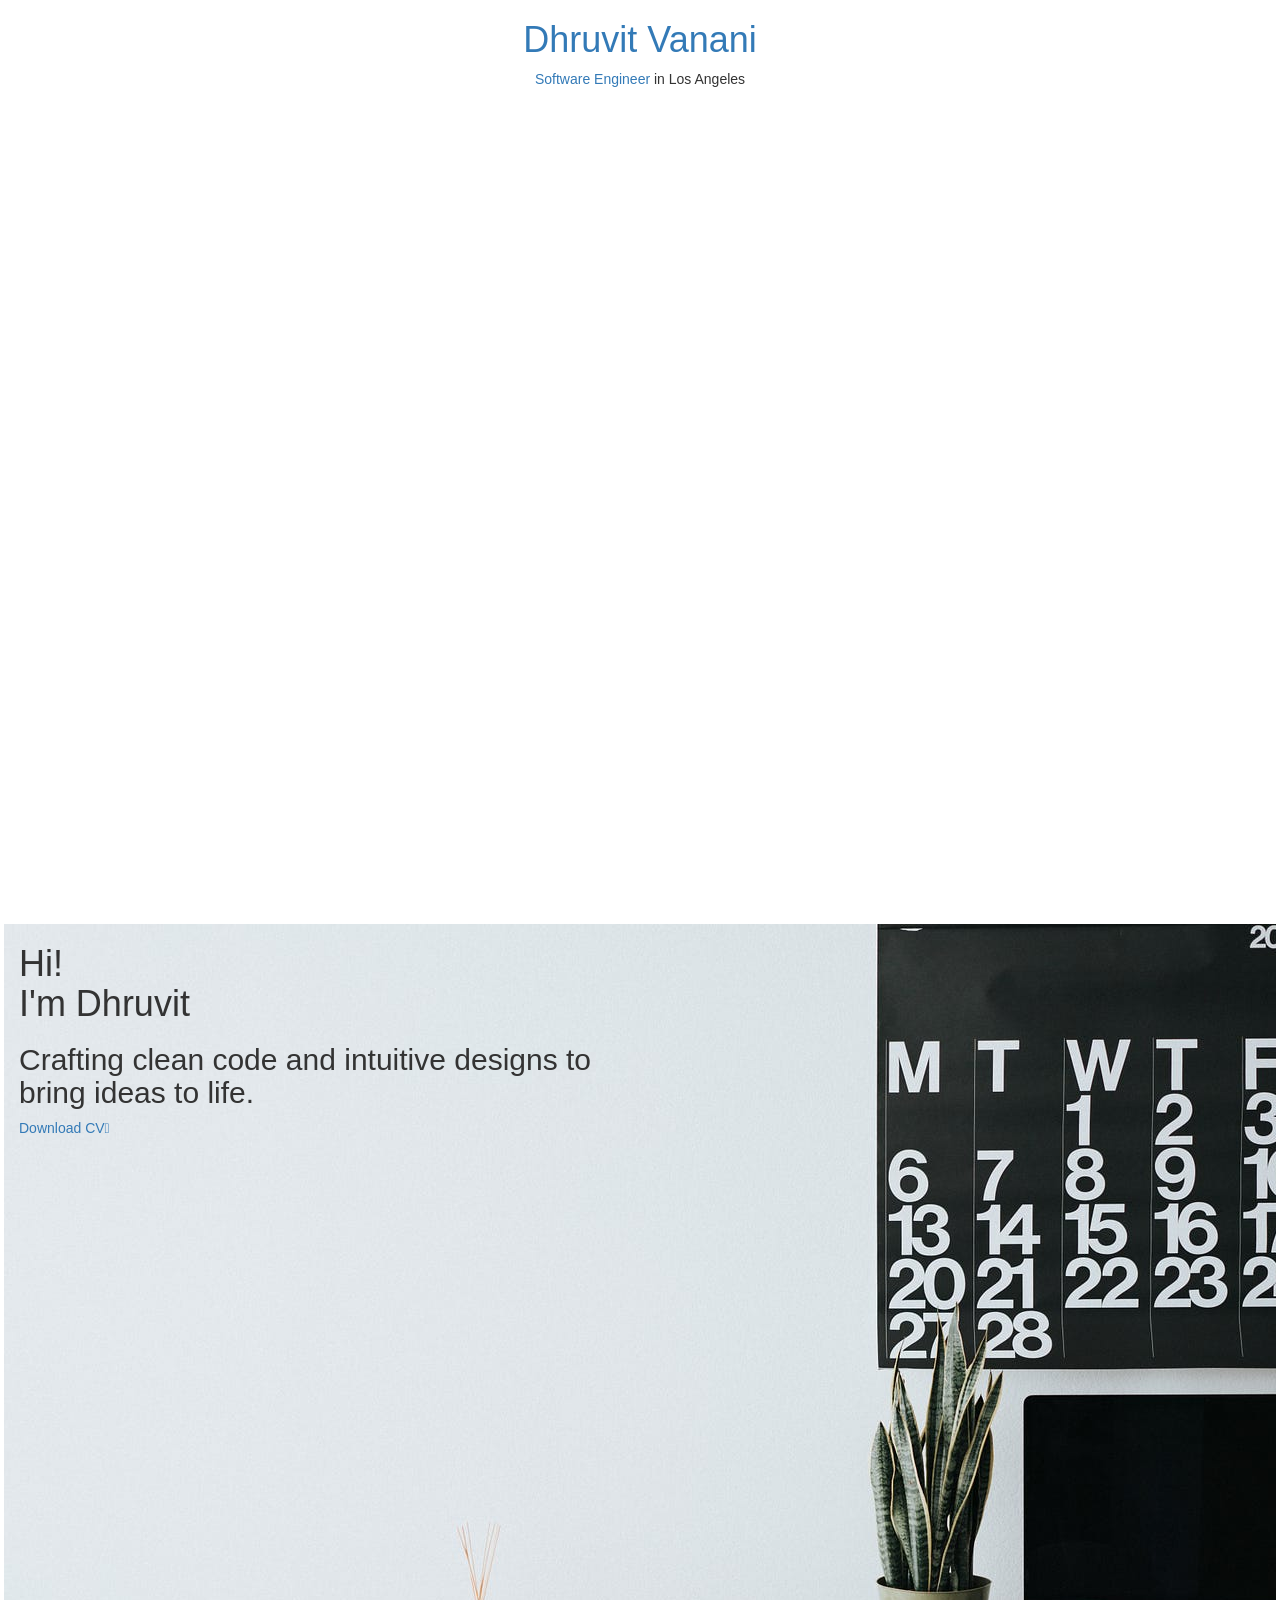
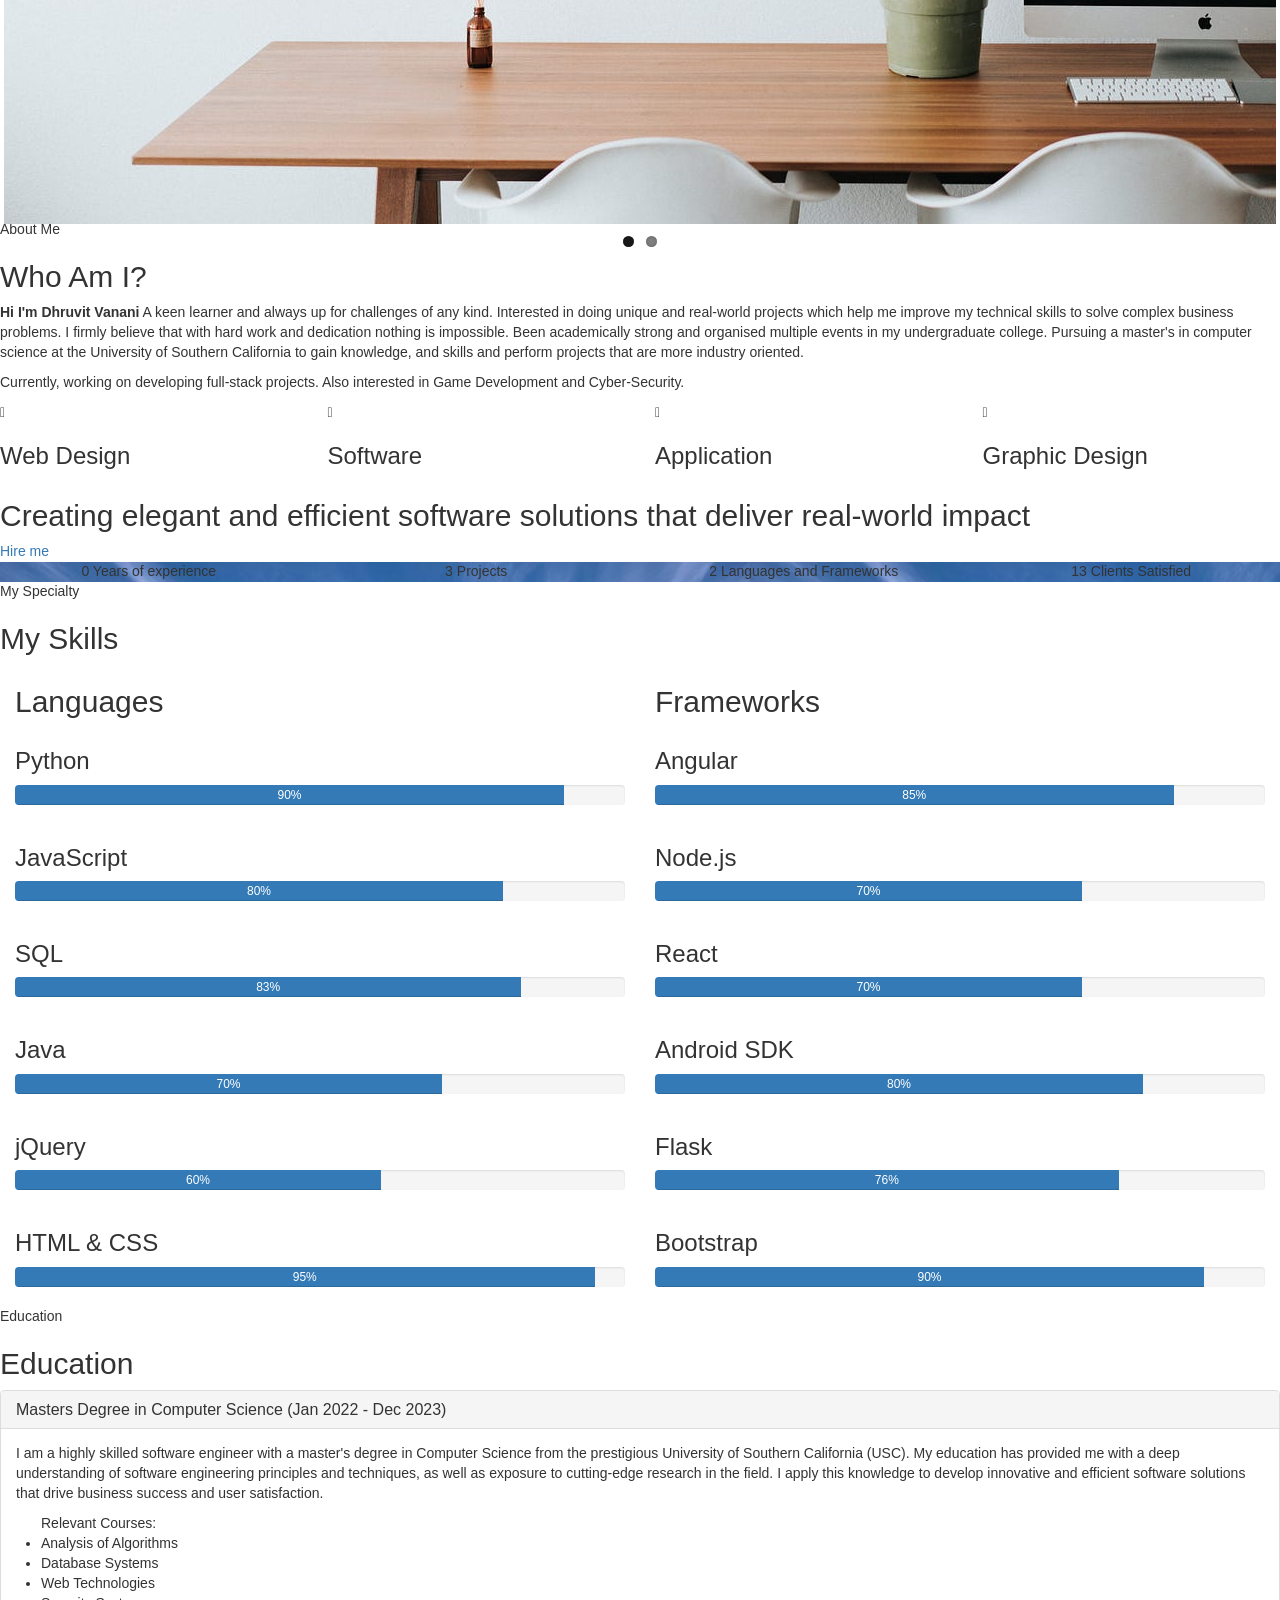
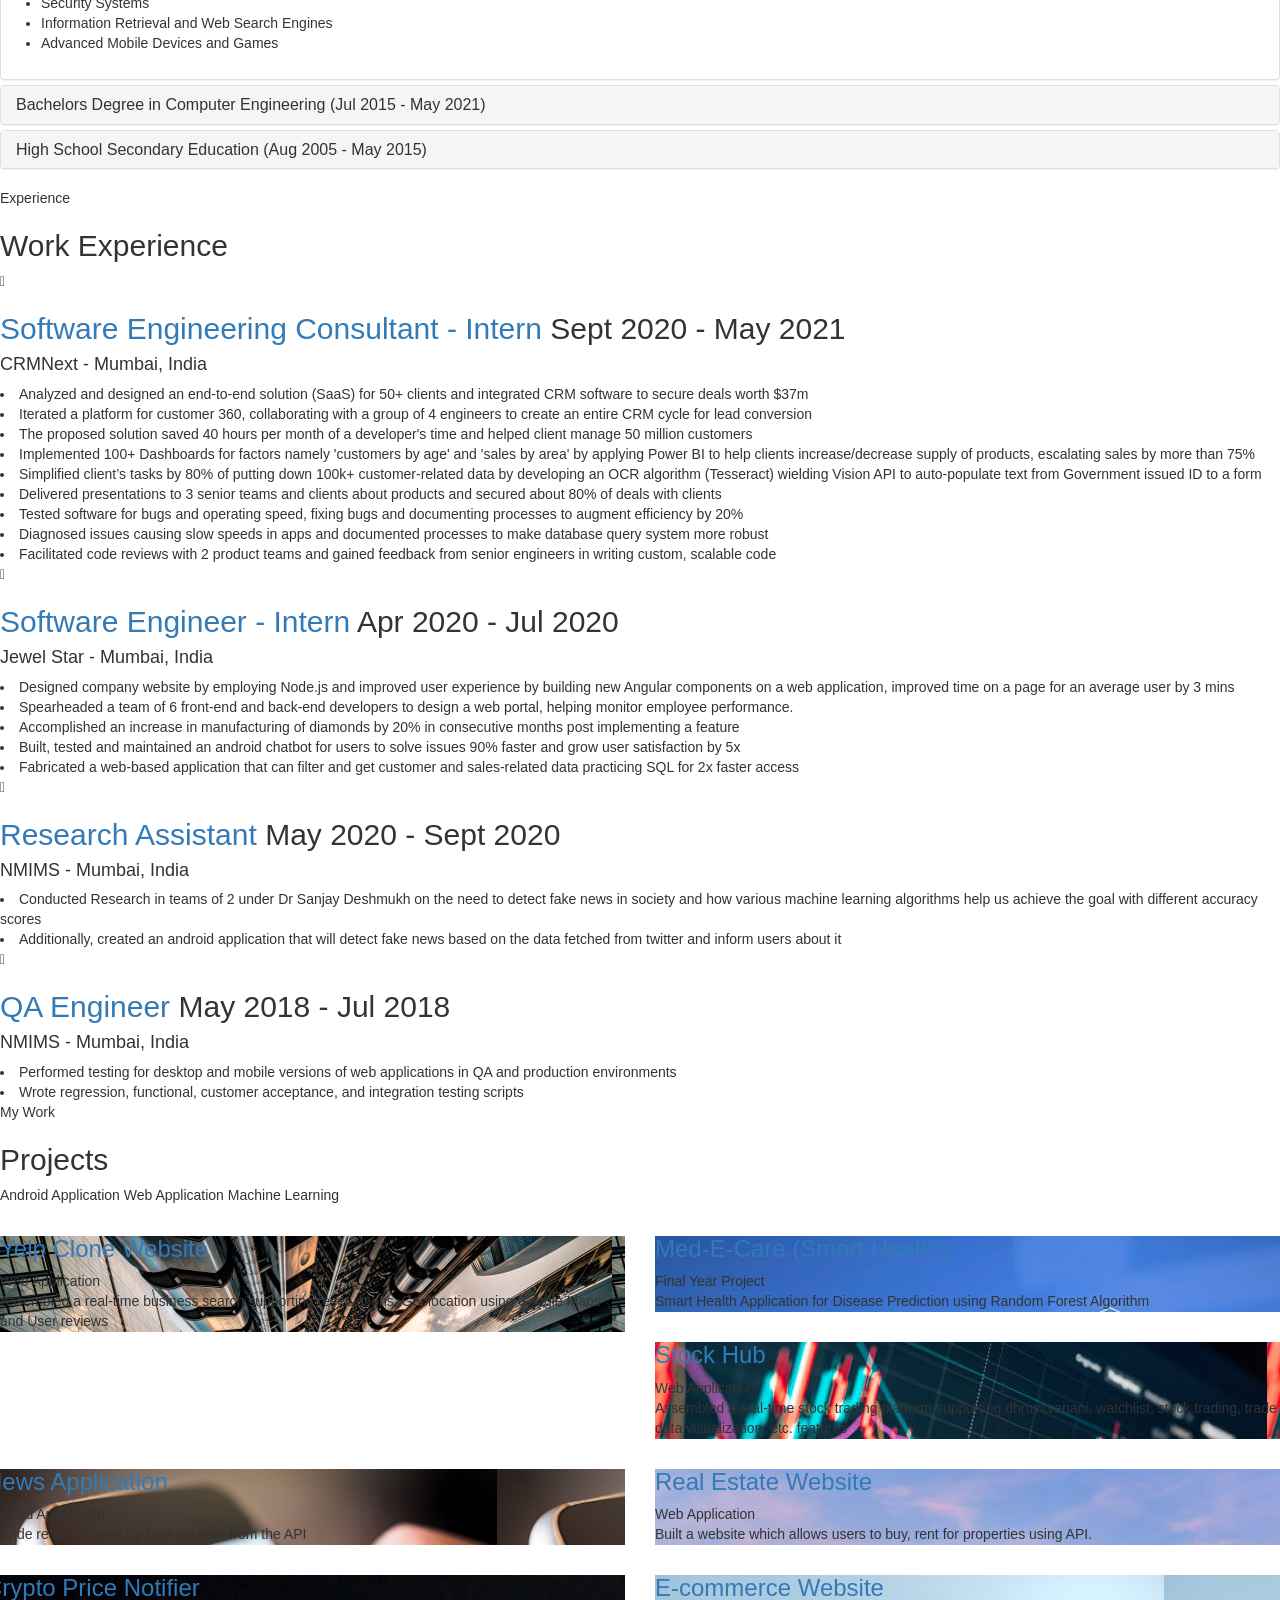
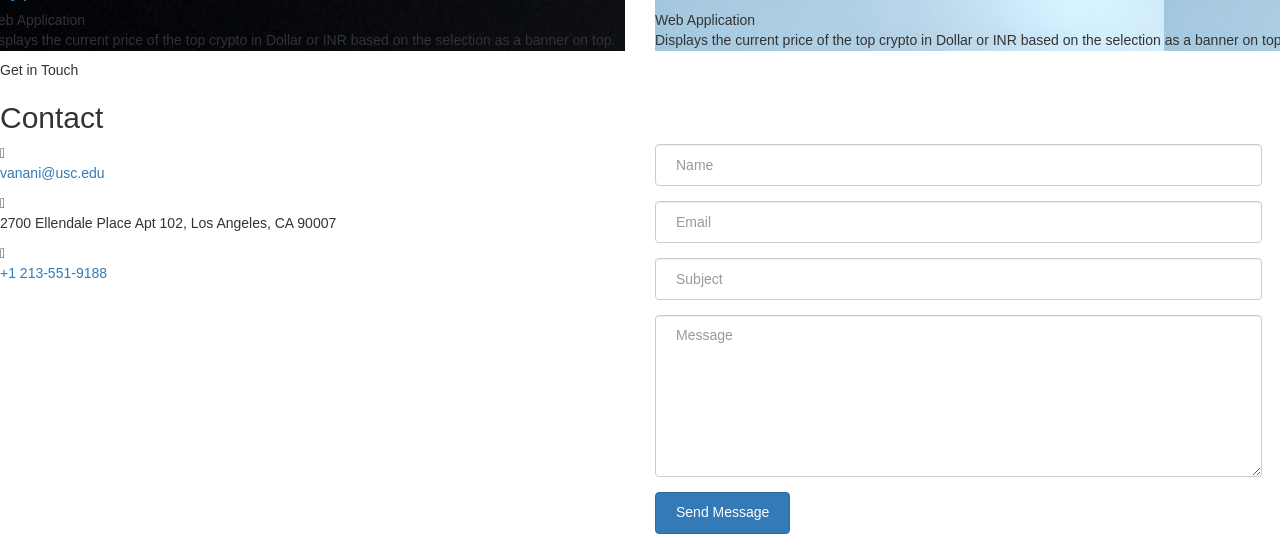
==== index.html @ b259d564 "updated index.html" ====
<!DOCTYPE HTML>
<html>
	<head>
	<meta charset="utf-8">
	<meta http-equiv="X-UA-Compatible" content="IE=edge">
	<title>Dhruvit's dhruvitvanani</title>
	<meta name="viewport" content="width=device-width, initial-scale=1">
	<meta name="description" content="" />
	<meta name="keywords" content="" />
	<meta name="author" content="" />

  <!-- Facebook and Twitter integration -->
	<meta property="og:title" content=""/>
	<meta property="og:image" content=""/>
	<meta property="og:url" content=""/>
	<meta property="og:site_name" content=""/>
	<meta property="og:description" content=""/>
	<meta name="twitter:title" content="" />
	<meta name="twitter:image" content="" />
	<meta name="twitter:url" content="" />
	<meta name="twitter:card" content="" />

	<!-- Place favicon.ico and apple-touch-icon.png in the root directory -->
	<link rel="shortcut icon" href="favicon.ico">

	<link href="https://fonts.googleapis.com/css?family=Quicksand:300,400,500,700" rel="stylesheet">
	<link href="https://fonts.googleapis.com/css?family=Playfair+Display:400,400i,700" rel="stylesheet">
	
	<!-- Animate.css -->
	<link rel="stylesheet" href="css/animate.css">
	<!-- Icomoon Icon Fonts-->
	<link rel="stylesheet" href="css/icomoon.css">
	<!-- Bootstrap  -->
	<link rel="stylesheet" href="css/bootstrap.css">
	<!-- Flexslider  -->
	<link rel="stylesheet" href="css/flexslider.css">
	<!-- Flaticons  -->
	<link rel="stylesheet" href="fonts/flaticon/font/flaticon.css">
	<!-- Owl Carousel -->
	<link rel="stylesheet" href="css/owl.carousel.min.css">
	<link rel="stylesheet" href="css/owl.theme.default.min.css">
	<!-- Theme style  -->
	<link rel="stylesheet" href="css/style.css">

	<!-- Modernizr JS -->
	<script src="js/modernizr-2.6.2.min.js"></script>
	<!-- FOR IE9 below -->
	<!--[if lt IE 9]>
	<script src="js/respond.min.js"></script>
	<![endif]-->

	</head>
	<body>
	<div id="colorlib-page">
		<div class="container-wrap">
		<a href="#" class="js-colorlib-nav-toggle colorlib-nav-toggle" data-toggle="collapse" data-target="#navbar" aria-expanded="false" aria-controls="navbar"><i></i></a>
		<aside id="colorlib-aside" role="complementary" class="border js-fullheight">
			<div class="text-center">
				<div class="author-img" style="background-image: url(images/Myphoto.png);"></div>
				<h1 id="colorlib-logo"><a href="index.html">Dhruvit Vanani</a></h1>
				<span class="position"><a href="https://www.linkedin.com/in/dhruvitvanani/" target="_blank">Software Engineer</a> in Los Angeles</span>
			</div>
			<nav id="colorlib-main-menu" role="navigation" class="navbar">
				<div id="navbar" class="collapse">
					<ul>
						<li class="active"><a href="#" data-nav-section="home">Home</a></li>
						<li><a href="#" data-nav-section="about">About</a></li>
						<li><a href="#" data-nav-section="skills">Skills</a></li>
						<li><a href="#" data-nav-section="education">Education</a></li>
						<li><a href="#" data-nav-section="experience">Experience</a></li>
						<li><a href="#" data-nav-section="work">Projects</a></li>
						<li><a href="#" data-nav-section="contact">Contact</a></li>
					</ul>
				</div>
			</nav>

		</aside>

		<div id="colorlib-main">
			<section id="colorlib-hero" class="js-fullheight" data-section="home">
				<div class="flexslider js-fullheight">
					<ul class="slides">
				   	<li style="background-image: url(./images/1.jpeg);">
				   		<div class="overlay"></div>
				   		<div class="container-fluid">
				   			<div class="row">
					   			<div class="col-md-6 col-md-offset-3 col-md-pull-3 col-sm-12 col-xs-12 js-fullheight slider-text">
					   				<div class="slider-text-inner js-fullheight">
					   					<div class="desc">
						   					<h1>Hi! <br>I'm Dhruvit</h1>
						   					<h2>Crafting clean code and intuitive designs to bring ideas to life.</h2>
												<p><a href="https://drive.google.com/file/d/1_4N4VpgWOWeT-nCImn5RVVaJ_wa892ek/view?usp=share_link" target="_blank">Download CV<i class="icon-download4"></i></a></p>
											</div>
					   				</div>
					   			</div>
					   		</div>
				   		</div>
				   	</li>
				   	<li style="background-image: url(./images/1.jpeg);">
				   		<div class="overlay"></div>
				   		<div class="container-fluid">
				   			<div class="row">
					   			<div class="col-md-6 col-md-offset-3 col-md-pull-3 col-sm-12 col-xs-12 js-fullheight slider-text">
					   				<div class="slider-text-inner">
					   					<div class="desc">
						   					<h1>I am <br>a Software Engineer</h1>
												<h2>Let's connect on LinkedIn to explore opportunities to collaborate and innovate together.</h2>
												<p><a href = "https://www.linkedin.com/in/dhruvitvanani/" target="_blank">Linkedin<i class="icon-briefcase3"></i></a></p>
											</div>
					   				</div>
					   			</div>
					   		</div>
				   		</div>
				   	</li>
				  	</ul>
			  	</div>
			</section>

			<section class="colorlib-about" data-section="about">
				<div class="colorlib-narrow-content">
					<div class="row">
						<div class="col-md-12">
							<div class="row row-bottom-padded-sm animate-box" data-animate-effect="fadeInLeft">
								<div class="col-md-12">
									<div class="about-desc">
										<span class="heading-meta">About Me</span>
										<h2 class="colorlib-heading">Who Am I?</h2>
										<p><strong>Hi I'm Dhruvit Vanani</strong> A keen learner and always up for challenges of any kind. Interested in doing unique and real-world projects which help me improve my technical skills to solve complex business problems. I firmly believe that with hard work and dedication nothing is impossible. Been academically strong and organised multiple events in my undergraduate college. Pursuing a master's in computer science at the University of Southern California to gain knowledge, and skills and perform projects that are more industry oriented.</p>
											
										<p>Currently, working on developing full-stack projects. Also interested in Game Development and Cyber-Security.</p>
									</div>
								</div>
							</div>
							<div class="row">
								<div class="col-md-3 animate-box" data-animate-effect="fadeInRight">
									<div class="services color-2">
										<span class="icon2"><i class="icon-globe-outline"></i></span>
										<h3>Web Design</h3>
									</div>
								</div>
								<div class="col-md-3 animate-box" data-animate-effect="fadeInTop">
									<div class="services color-3">
										<span class="icon2"><i class="icon-data"></i></span>
										<h3>Software</h3>
									</div>
								</div>
								<div class="col-md-3 animate-box" data-animate-effect="fadeInBottom">
									<div class="services color-4">
										<span class="icon2"><i class="icon-phone3"></i></span>
										<h3>Application</h3>
									</div>
								</div>
								<div class="col-md-3 animate-box" data-animate-effect="fadeInLeft">
									<div class="services color-1">
										<span class="icon2"><i class="icon-bulb"></i></span>
										<h3>Graphic Design</h3>
									</div>
								</div>
							</div>
							<div class="row">
								<div class="col-md-12 animate-box" data-animate-effect="fadeInLeft">
									<div class="hire">
										<h2>Creating elegant and efficient software solutions that deliver real-world impact</h2>
										<a href="#" class="btn-hire">Hire me</a>
									</div>
								</div>
							</div>
						</div>
					</div>
				</div>
			</section>

			
			<div id="colorlib-counter" class="colorlib-counters" style="background-image: url(images/tech.jpeg);" data-stellar-background-ratio="0.5">
				<div class="overlay"></div>
				<div class="colorlib-narrow-content">
					<div class="row">
					</div>
					<div class="row">
						<div class="col-md-3 text-center animate-box">
							<span class="colorlib-counter js-counter" data-from="0" data-to="1" data-speed="5000" data-refresh-interval="50"></span>
							<span class="colorlib-counter-label">Years of experience</span>
						</div>
						<div class="col-md-3 text-center animate-box">
							<span class="colorlib-counter js-counter" data-from="0" data-to="20" data-speed="5000" data-refresh-interval="50"></span>
							<span class="colorlib-counter-label">Projects</span>
						</div>
						<div class="col-md-3 text-center animate-box">
							<span class="colorlib-counter js-counter" data-from="0" data-to="15" data-speed="5000" data-refresh-interval="50"></span>
							<span class="colorlib-counter-label">Languages and Frameworks</span>
						</div>
						<div class="col-md-3 text-center animate-box">
							<span class="colorlib-counter js-counter" data-from="0" data-to="93" data-speed="5000" data-refresh-interval="50"></span>
							<span class="colorlib-counter-label">Clients Satisfied</span>
						</div>
					</div>
				</div>
			</div>

			<section class="colorlib-skills" data-section="skills">
				<div class="colorlib-narrow-content">
					<div class="row">
						<div class="col-md-6 col-md-offset-3 col-md-pull-3 animate-box" data-animate-effect="fadeInLeft">
							<span class="heading-meta">My Specialty</span>
							<h2 class="colorlib-heading animate-box">My Skills</h2>
						</div>
					</div>
					<div class="col">
						<div class="col-md-6 animate-box" data-animate-effect="fadeInLeft">
							<h2>Languages</h2>
						</div>
						<div class="col-md-6 animate-box" data-animate-effect="fadeInLeft">
							<h2>Frameworks</h2>
						</div>
						<div class="col-md-6 animate-box" data-animate-effect="fadeInLeft">
							<div class="progress-wrap">
								<h3>Python</h3>
								<div class="progress">
								 	<div class="progress-bar color-1" role="progressbar" aria-valuenow="75"
								  	aria-valuemin="0" aria-valuemax="100" style="width:90%">
								    <span>90%</span>
								  	</div>
								</div>
							</div>
						</div>
						<div class="col-md-6 animate-box" data-animate-effect="fadeInRight">
							<div class="progress-wrap">
								<h3>Angular</h3>
								<div class="progress">
								 	<div class="progress-bar color-2" role="progressbar" aria-valuenow="60"
								  	aria-valuemin="0" aria-valuemax="100" style="width:85%">
								    <span>85%</span>
								  	</div>
								</div>
							</div>
						</div>
						<div class="col-md-6 animate-box" data-animate-effect="fadeInLeft">
							<div class="progress-wrap">
								<h3>JavaScript</h3>
								<div class="progress">
								 	<div class="progress-bar color-3" role="progressbar" aria-valuenow="85"
								  	aria-valuemin="0" aria-valuemax="100" style="width:80%">
								    <span>80%</span>
								  	</div>
								</div>
							</div>
						</div>
						<div class="col-md-6 animate-box" data-animate-effect="fadeInRight">
							<div class="progress-wrap">
								<h3>Node.js</h3>
								<div class="progress">
								 	<div class="progress-bar color-4" role="progressbar" aria-valuenow="90"
								  	aria-valuemin="0" aria-valuemax="100" style="width:70%">
								    <span>70%</span>
								  	</div>
								</div>
							</div>
						</div>
						<div class="col-md-6 animate-box" data-animate-effect="fadeInLeft">
							<div class="progress-wrap">
								<h3>SQL</h3>
								<div class="progress">
								 	<div class="progress-bar color-5" role="progressbar" aria-valuenow="70"
								  	aria-valuemin="0" aria-valuemax="100" style="width:83%">
								    <span>83%</span>
								  	</div>
								</div>
							</div>
						</div>
						<div class="col-md-6 animate-box" data-animate-effect="fadeInRight">
							<div class="progress-wrap">
								<h3>React</h3>
								<div class="progress">
								 	<div class="progress-bar color-6" role="progressbar" aria-valuenow="80"
								  	aria-valuemin="0" aria-valuemax="100" style="width:70%">
								    <span>70%</span>
								  	</div>
								</div>
							</div>
						</div>


						<div class="col-md-6 animate-box" data-animate-effect="fadeInRight">
							<div class="progress-wrap">
								<h3>Java</h3>
								<div class="progress">
								 	<div class="progress-bar color-1" role="progressbar" aria-valuenow="80"
								  	aria-valuemin="0" aria-valuemax="100" style="width:70%">
								    <span>70%</span>
								  	</div>
								</div>
							</div>
						</div>

						<div class="col-md-6 animate-box" data-animate-effect="fadeInRight">
							<div class="progress-wrap">
								<h3>Android SDK</h3>
								<div class="progress">
								 	<div class="progress-bar color-2" role="progressbar" aria-valuenow="80"
								  	aria-valuemin="0" aria-valuemax="100" style="width:80%">
								    <span>80%</span>
								  	</div>
								</div>
							</div>
						</div>

						<div class="col-md-6 animate-box" data-animate-effect="fadeInRight">
							<div class="progress-wrap">
								<h3>jQuery</h3>
								<div class="progress">
								 	<div class="progress-bar color-3" role="progressbar" aria-valuenow="80"
								  	aria-valuemin="0" aria-valuemax="100" style="width:60%">
								    <span>60%</span>
								  	</div>
								</div>
							</div>
						</div>

						<div class="col-md-6 animate-box" data-animate-effect="fadeInRight">
							<div class="progress-wrap">
								<h3>Flask</h3>
								<div class="progress">
								 	<div class="progress-bar color-4" role="progressbar" aria-valuenow="80"
								  	aria-valuemin="0" aria-valuemax="100" style="width:76%">
								    <span>76%</span>
								  	</div>
								</div>
							</div>
						</div>

						<div class="col-md-6 animate-box" data-animate-effect="fadeInRight">
							<div class="progress-wrap">
								<h3>HTML & CSS</h3>
								<div class="progress">
								 	<div class="progress-bar color-5" role="progressbar" aria-valuenow="80"
								  	aria-valuemin="0" aria-valuemax="100" style="width:95%">
								    <span>95%</span>
								  	</div>
								</div>
							</div>
						</div>

						<div class="col-md-6 animate-box" data-animate-effect="fadeInRight">
							<div class="progress-wrap">
								<h3>Bootstrap</h3>
								<div class="progress">
								 	<div class="progress-bar color-6" role="progressbar" aria-valuenow="80"
								  	aria-valuemin="0" aria-valuemax="100" style="width:90%">
								    <span>90%</span>
								  	</div>
								</div>
							</div>
						</div>
					</div>
				</div>
			</section>

			<section class="colorlib-education" data-section="education">
				<div class="colorlib-narrow-content">
					<div class="row">
						<div class="col-md-6 col-md-offset-3 col-md-pull-3 animate-box" data-animate-effect="fadeInLeft">
							<span class="heading-meta">Education</span>
							<h2 class="colorlib-heading animate-box">Education</h2>
						</div>
					</div>
					<div class="row">
						<div class="col-md-12 animate-box" data-animate-effect="fadeInLeft">
							<div class="fancy-collapse-panel">
								<div class="panel-group" id="accordion" role="tablist" aria-multiselectable="true">
									<div class="panel panel-default">
									    <div class="panel-heading" role="tab" id="headingOne">
									        <h4 class="panel-title">
									            <a data-toggle="collapse" data-parent="#accordion" href="#collapseOne" aria-expanded="true" aria-controls="collapseOne">Masters Degree in Computer Science (Jan 2022 - Dec 2023)
									            </a>
									        </h4>
									    </div>
									    <div id="collapseOne" class="panel-collapse collapse in" role="tabpanel" aria-labelledby="headingOne">
									         <div class="panel-body">
									            <div class="row">
										      		<div class="col-md-12">
										      			<p>I am a highly skilled software engineer with a master's degree in Computer Science from the prestigious University of Southern California (USC). My education has provided me with a deep understanding of software engineering principles and techniques, as well as exposure to cutting-edge research in the field. I apply this knowledge to develop innovative and efficient software solutions that drive business success and user satisfaction.</p>
										      		</div>

													  <ul> Relevant Courses:
														<li>Analysis of Algorithms</li>
														<li>Database Systems</li>
														<li>Web Technologies</li>
														<li>Security Systems</li>
														<li>Information Retrieval and Web Search Engines</li>
														<li>Advanced Mobile Devices and Games</li>
													</ul>
										      	</div>
									         </div>
									    </div>
									</div>
									<div class="panel panel-default">
									    <div class="panel-heading" role="tab" id="headingTwo">
									        <h4 class="panel-title">
									            <a class="collapsed" data-toggle="collapse" data-parent="#accordion" href="#collapseTwo" aria-expanded="false" aria-controls="collapseTwo">Bachelors Degree in Computer Engineering (Jul 2015 - May 2021)
									            </a>
									        </h4>
									    </div>
									    <div id="collapseTwo" class="panel-collapse collapse" role="tabpanel" aria-labelledby="headingTwo">
									        <div class="panel-body">
									            <p>I hold a bachelor's degree in Computer Science from Narsee Monjee Institute of Management Studies (NMIMS), one of the top universities in India for computer science education. </p>
													<ul> Relevant Courses:
														<li>Data Structures</li>
														<li>Software Engineering</li>
														<li>Machine Learning</li>
														<li>Artificial Intelligence</li>
													</ul>
									        </div>
									    </div>
									</div>
									

									<div class="panel panel-default">
									    <div class="panel-heading" role="tab" id="headingFive">
									        <h4 class="panel-title">
									            <a class="collapsed" data-toggle="collapse" data-parent="#accordion" href="#collapseFive" aria-expanded="false" aria-controls="collapseFive">High School Secondary Education (Aug 2005 - May 2015)
									            </a>
									        </h4>
									    </div>
									    <div id="collapseFive" class="panel-collapse collapse" role="tabpanel" aria-labelledby="headingFive">
									        <div class="panel-body">
									            <p>I attended Utpal Shanghvi School, a leading educational institution in Mumbai, for my high school education. During this time, I developed a strong foundation in mathematics and science, which helped prepare me for my future studies in computer science. I also participated in various extracurricular activities such as coding competitions, robotics clubs, and community service initiatives, which helped develop my critical thinking and problem-solving skills. This well-rounded education has been instrumental in shaping me into the software engineer I am today.</p>	
									        </div>
									    </div>
									</div>
								</div>
							</div>
						</div>
					</div>
				</div>
			</section>

			<section class="colorlib-experience" data-section="experience">
				<div class="colorlib-narrow-content">
					<div class="row">
						<div class="col-md-6 col-md-offset-3 col-md-pull-3 animate-box" data-animate-effect="fadeInLeft">
							<span class="heading-meta">Experience</span>
							<h2 class="colorlib-heading animate-box">Work Experience</h2>
						</div>
					</div>
					<div class="row">
						<div class="col-md-12">
				         <div class="timeline-centered">
					         <article class="timeline-entry animate-box" data-animate-effect="fadeInLeft">
					            <div class="timeline-entry-inner">

					               <div class="timeline-icon color-1">
					                  <i class="icon-pen2"></i>
					               </div>

					               <div class="timeline-label">
					                  <h2><a href="#">Software Engineering Consultant - Intern</a> <span>Sept 2020 - May 2021</span></h2>
									  <h4>CRMNext - Mumbai, India</h4>
									  
										<li>Analyzed and designed an end-to-end solution (SaaS) for 50+ clients and integrated CRM software to secure deals worth $37m</li>
										<li>Iterated a platform for customer 360, collaborating with a group of 4 engineers to create an entire CRM cycle for lead conversion</li>
										<li>The proposed solution saved 40 hours per month of a developer's time and helped client manage 50 million customers</li>
										<li>Implemented 100+ Dashboards for factors namely 'customers by age' and 'sales by area' by applying Power BI to help clients
											increase/decrease supply of products, escalating sales by more than 75%</li>
										<li>Simplified client’s tasks by 80% of putting down 100k+ customer-related data by developing an OCR algorithm (Tesseract)
											wielding Vision API to auto-populate text from Government issued ID to a form</li>
										<li>Delivered presentations to 3 senior teams and clients about products and secured about 80% of deals with clients</li>
										<li>Tested software for bugs and operating speed, fixing bugs and documenting processes to augment efficiency by 20%</li>
										<li>Diagnosed issues causing slow speeds in apps and documented processes to make database query system more robust</li>
										<li>Facilitated code reviews with 2 product teams and gained feedback from senior engineers in writing custom, scalable code</li>

									
					               </div>
					            </div>
					         </article>


					         <article class="timeline-entry animate-box" data-animate-effect="fadeInRight">
					            <div class="timeline-entry-inner">
					               <div class="timeline-icon color-2">
					                  <i class="icon-pen2"></i>
					               </div>
					               <div class="timeline-label">
					               	<h2><a href="#">Software Engineer - Intern</a> <span>Apr 2020 - Jul 2020</span></h2>
									   <h4>Jewel Star - Mumbai, India</h4>

									   <li>Designed company website by employing Node.js and improved user experience by building new Angular components on a web
										application, improved time on a page for an average user by 3 mins</li>
									   <li>Spearheaded a team of 6 front-end and back-end developers to design a web portal, helping monitor employee performance.</li>
									   <li>Accomplished an increase in manufacturing of diamonds by 20% in consecutive months post implementing a feature</li>
									   <li>Built, tested and maintained an android chatbot for users to solve issues 90% faster and grow user satisfaction by 5x</li>
									   <li>Fabricated a web-based application that can filter and get customer and sales-related data practicing SQL for 2x faster access</li>
					               </div>
					            </div>
					         </article>

					         <article class="timeline-entry animate-box" data-animate-effect="fadeInLeft">
					            <div class="timeline-entry-inner">
					               <div class="timeline-icon color-3">
					                  <i class="icon-pen2"></i>
					               </div>
					               <div class="timeline-label">
					               	<h2><a href="#">Research Assistant</a> <span>May 2020 - Sept 2020</span></h2>
									<h4>NMIMS - Mumbai, India</h4>

									<li>Conducted Research in teams of 2 under Dr Sanjay Deshmukh on the need to detect fake news in society and how various machine learning algorithms help us achieve the goal with different accuracy scores</li>
									<li>Additionally, created an android application that will detect fake news based on the data fetched from twitter and inform users about it</li>
					               </div>
					            </div>
					         </article>

					         <article class="timeline-entry animate-box" data-animate-effect="fadeInLeft">
					            <div class="timeline-entry-inner">
					               <div class="timeline-icon color-5">
					                  <i class="icon-pen2"></i>
					               </div>
					               <div class="timeline-label">
					               	<h2><a href="#">QA Engineer</a> <span>May 2018 - Jul 2018</span></h2>
									   <h4>NMIMS - Mumbai, India</h4>

									   <li>Performed testing for desktop and mobile versions of web applications in QA and production environments</li>
									   <li>Wrote regression, functional, customer acceptance, and integration testing scripts</li>
					               </div>
					            </div>
					         </article>

					      </div>
					   </div>
				   </div>
				</div>
			</section>

			<section class="colorlib-work" data-section="work">
				<div class="colorlib-narrow-content">
					<div class="row">
						<div class="col-md-6 col-md-offset-3 col-md-pull-3 animate-box" data-animate-effect="fadeInLeft">
							<span class="heading-meta">My Work</span>
							<h2 class="colorlib-heading animate-box">Projects</h2>
						</div>
					</div>
					<div class="row row-bottom-padded-sm animate-box" data-animate-effect="fadeInLeft">
						<div class="col-md-12">
							<p class="work-menu"><span>Android Application</span> <span>Web Application</span> <span>Machine Learning</span></p>
						</div>
					</div>

					<div class="row">
						<div class="col-md-6 animate-box" data-animate-effect="fadeInLeft">
							<div class="project" style="background-image: url(images/business.jpg);">
								<div class="desc">
									<div class="con">
										<h3><a href="https://dv99-368300.wl.r.appspot.com/search" target="_blank">Yelp Clone Website</a></h3>
										<span>Web Application</span>
										<br>
										<p>Assembled a real-time business search supporting reservations, Geolocation using Google Maps and User reviews</p>							
									</div>
								</div>
							</div>
						</div>

					<div class="row">
						<div class="col-md-6 animate-box" data-animate-effect="fadeInLeft">
							<div class="project" style="background-image: url(images/med-e-care.jpeg);">
								<div class="desc">
									<div class="con">
										<h3><a href="https://github.com/dvanani9/Med-E-Care-Application.git" target="_blank">Med-E-Care (Smart Health)</a></h3>
										<span>Final Year Project</span>
										<br>
										<p>Smart Health Application for Disease Prediction using Random Forest Algorithm</p>							
									</div>
								</div>
							</div>
						</div>
						<div class="col-md-6 animate-box" data-animate-effect="fadeInRight">
							<div class="project" style="background-image: url(images/stock.jpeg);">
								<div class="desc">
									<div class="con">
										<h3><a href="https://github.com/dvanani9/StockApp-flask.git" target="_blank">Stock Hub</a></h3>
										<span>Web Application</span>
										<br>
										<p>Assembled a real-time stock trading platform supporting dhruvitvanani, watchlist, stock trading, trade data visualization, etc. features</p>
									</div>
								</div>
							</div>
						</div>
						<div class="col-md-6 animate-box" data-animate-effect="fadeInTop">
							<div class="project" style="background-image: url(images/news.jpeg);">
								<div class="desc">
									<div class="con">
										<h3><a href="https://github.com/dvanani9/News-App.git" target="_blank">News Application</a></h3>
										<span>Android Application</span>
										<br>
										<p>Provide realtime news by fetching data from the API</p>
									</div>
								</div>
							</div>
						</div>
						<div class="col-md-6 animate-box" data-animate-effect="fadeInBottom">
							<div class="project" style="background-image: url(images/real.jpg);">
								<div class="desc">
									<div class="con">
										<h3><a href="https://github.com/dvanani9/realestate-React-.git" target="_blank">Real Estate Website</a></h3>
										<span>Web Application</span>
										<br>
										<p>Built a website which allows users to buy, rent for properties using API.</p>
									</div>
								</div>
							</div>
						</div>
						<div class="col-md-6 animate-box" data-animate-effect="fadeInLeft">
							<div class="project" style="background-image: url(images/crypto.jpg);">
								<div class="desc">
									<div class="con">
										<h3><a href="https://github.com/dvanani9/Crypto-Checker.git" target="_blank">Crypto Price Notifier</a></h3>
										<span>Web Application</span>
										<br>
										<p>Displays the current price of the top crypto in Dollar or INR based on the selection as a banner on top.</p>
									</div>
								</div>
							</div>
						</div>
						<div class="col-md-6 animate-box" data-animate-effect="fadeInRight">
							<div class="project" style="background-image: url(images/e-commerce.jpeg);">
								<div class="desc">
									<div class="con">
										<h3><a href="https://github.com/dvanani9/Ecommerce-React-.git" target="_blank">E-commerce Website</a></h3>
										<span>Web Application</span>
										<br>
										<p>Displays the current price of the top crypto in Dollar or INR based on the selection as a banner on top.</p>
									</div>
								</div>
							</div>
						</div>
					</div>
					
				</div>
			</section>

			<section class="colorlib-contact" data-section="contact">
				<div class="colorlib-narrow-content">
					<div class="row">
						<div class="col-md-6 col-md-offset-3 col-md-pull-3 animate-box" data-animate-effect="fadeInLeft">
							<span class="heading-meta">Get in Touch</span>
							<h2 class="colorlib-heading">Contact</h2>
						</div>
					</div>
					<div class="row">
						<div class="col-md-5">
							<div class="colorlib-feature colorlib-feature-sm animate-box" data-animate-effect="fadeInLeft">
								<div class="colorlib-icon">
									<i class="icon-globe-outline"></i>
								</div>
								<div class="colorlib-text">
									<p><a href="mailto:vanani@usc.edu.com">vanani@usc.edu</a></p>
								</div>
							</div>

							<div class="colorlib-feature colorlib-feature-sm animate-box" data-animate-effect="fadeInLeft">
								<div class="colorlib-icon">
									<i class="icon-map"></i>
								</div>
								<div class="colorlib-text">
									<p>2700 Ellendale Place Apt 102, Los Angeles, CA 90007</p>
								</div>
							</div>

							<div class="colorlib-feature colorlib-feature-sm animate-box" data-animate-effect="fadeInLeft">
								<div class="colorlib-icon">
									<i class="icon-phone"></i>
								</div>
								<div class="colorlib-text">
									<p><a href="tel:+12135519188">+1 213-551-9188</a></p>
								</div>
							</div>
						</div>
						<div class="col-md-7 col-md-push-1">
							<div class="row">
								<div class="col-md-10 col-md-offset-1 col-md-pull-1 animate-box" data-animate-effect="fadeInRight">
									<form action="mailto:recipient@example.com" method="post" enctype="text/plain">
										<div class="form-group">
											<input type="text" class="form-control" placeholder="Name">
										</div>
										<div class="form-group">
											<input type="text" class="form-control" placeholder="Email">
										</div>
										<div class="form-group">
											<input type="text" class="form-control" placeholder="Subject">
										</div>
										<div class="form-group">
											<textarea name="" id="message" cols="30" rows="7" class="form-control" placeholder="Message"></textarea>
										</div>
										<div class="form-group">
											<input type="submit" class="btn btn-primary btn-send-message" value="Send Message">
										</div>
									</form>
								</div>
								
							</div>
						</div>
					</div>
				</div>
			</section>

		</div><!-- end:colorlib-main -->
	</div><!-- end:container-wrap -->
	</div><!-- end:colorlib-page -->

	<!-- jQuery -->
	<script src="js/jquery.min.js"></script>
	<!-- jQuery Easing -->
	<script src="js/jquery.easing.1.3.js"></script>
	<!-- Bootstrap -->
	<script src="js/bootstrap.min.js"></script>
	<!-- Waypoints -->
	<script src="js/jquery.waypoints.min.js"></script>
	<!-- Flexslider -->
	<script src="js/jquery.flexslider-min.js"></script>
	<!-- Owl carousel -->
	<script src="js/owl.carousel.min.js"></script>
	<!-- Counters -->
	<script src="js/jquery.countTo.js"></script>
	
	
	<!-- MAIN JS -->
	<script src="js/main.js"></script>

	</body>
</html>
---- css/icomoon.css ----
@font-face {
  font-family: 'icomoon';
  src:  url('fonts/icomoon.eot?6py85u');
  src:  url('fonts/icomoon.eot?6py85u#iefix') format('embedded-opentype'),
    url('fonts/icomoon.ttf?6py85u') format('truetype'),
    url('fonts/icomoon.woff?6py85u') format('woff'),
    url('fonts/icomoon.svg?6py85u#icomoon') format('svg');
  font-weight: normal;
  font-style: normal;
}

[class^="icon-"], [class*=" icon-"] {
  /* use !important to prevent issues with browser extensions that change fonts */
  font-family: 'icomoon' !important;
  speak: none;
  font-style: normal;
  font-weight: normal;
  font-variant: normal;
  text-transform: none;
  line-height: 1;

  /* Better Font Rendering =========== */
  -webkit-font-smoothing: antialiased;
  -moz-osx-font-smoothing: grayscale;
}

.icon-times:before {
  content: "\e930";
}
.icon-tick:before {
  content: "\e931";
}
.icon-plus:before {
  content: "\e932";
}
.icon-minus:before {
  content: "\e933";
}
.icon-equals:before {
  content: "\e934";
}
.icon-divide:before {
  content: "\e935";
}
.icon-chevron-right:before {
  content: "\e936";
}
.icon-chevron-left:before {
  content: "\e937";
}
.icon-arrow-right-thick:before {
  content: "\e938";
}
.icon-arrow-left-thick:before {
  content: "\e939";
}
.icon-th-small:before {
  content: "\e93a";
}
.icon-th-menu:before {
  content: "\e93b";
}
.icon-th-list:before {
  content: "\e93c";
}
.icon-th-large:before {
  content: "\e93d";
}
.icon-home:before {
  content: "\e93e";
}
.icon-arrow-forward:before {
  content: "\e93f";
}
.icon-arrow-back:before {
  content: "\e940";
}
.icon-rss:before {
  content: "\e941";
}
.icon-location:before {
  content: "\e942";
}
.icon-link:before {
  content: "\e943";
}
.icon-image:before {
  content: "\e944";
}
.icon-arrow-up-thick:before {
  content: "\e945";
}
.icon-arrow-down-thick:before {
  content: "\e946";
}
.icon-starburst:before {
  content: "\e947";
}
.icon-starburst-outline:before {
  content: "\e948";
}
.icon-star3:before {
  content: "\e949";
}
.icon-flow-children:before {
  content: "\e94a";
}
.icon-export:before {
  content: "\e94b";
}
.icon-delete2:before {
  content: "\e94c";
}
.icon-delete-outline:before {
  content: "\e94d";
}
.icon-cloud-storage:before {
  content: "\e94e";
}
.icon-wi-fi:before {
  content: "\e94f";
}
.icon-heart:before {
  content: "\e950";
}
.icon-flash:before {
  content: "\e951";
}
.icon-cancel:before {
  content: "\e952";
}
.icon-backspace:before {
  content: "\e953";
}
.icon-attachment:before {
  content: "\e954";
}
.icon-arrow-move:before {
  content: "\e955";
}
.icon-warning:before {
  content: "\e956";
}
.icon-user:before {
  content: "\e957";
}
.icon-radar:before {
  content: "\e958";
}
.icon-lock-open:before {
  content: "\e959";
}
.icon-lock-closed:before {
  content: "\e95a";
}
.icon-location-arrow:before {
  content: "\e95b";
}
.icon-info:before {
  content: "\e95c";
}
.icon-user-delete:before {
  content: "\e95d";
}
.icon-user-add:before {
  content: "\e95e";
}
.icon-media-pause:before {
  content: "\e95f";
}
.icon-group:before {
  content: "\e960";
}
.icon-chart-pie:before {
  content: "\e961";
}
.icon-chart-line:before {
  content: "\e962";
}
.icon-chart-bar:before {
  content: "\e963";
}
.icon-chart-area:before {
  content: "\e964";
}
.icon-video:before {
  content: "\e965";
}
.icon-point-of-interest:before {
  content: "\e966";
}
.icon-infinity:before {
  content: "\e967";
}
.icon-globe:before {
  content: "\e968";
}
.icon-eye:before {
  content: "\e969";
}
.icon-cog:before {
  content: "\e96a";
}
.icon-camera:before {
  content: "\e96b";
}
.icon-upload:before {
  content: "\e96c";
}
.icon-scissors:before {
  content: "\e96d";
}
.icon-refresh:before {
  content: "\e96e";
}
.icon-pin:before {
  content: "\e96f";
}
.icon-key:before {
  content: "\e970";
}
.icon-info-large:before {
  content: "\e971";
}
.icon-eject:before {
  content: "\e972";
}
.icon-download:before {
  content: "\e973";
}
.icon-zoom:before {
  content: "\e974";
}
.icon-zoom-out:before {
  content: "\e975";
}
.icon-zoom-in:before {
  content: "\e976";
}
.icon-sort-numerically:before {
  content: "\e977";
}
.icon-sort-alphabetically:before {
  content: "\e978";
}
.icon-input-checked:before {
  content: "\e979";
}
.icon-calender:before {
  content: "\e97a";
}
.icon-world2:before {
  content: "\e97b";
}
.icon-notes:before {
  content: "\e97c";
}
.icon-code:before {
  content: "\e97d";
}
.icon-arrow-sync:before {
  content: "\e97e";
}
.icon-arrow-shuffle:before {
  content: "\e97f";
}
.icon-arrow-repeat:before {
  content: "\e980";
}
.icon-arrow-minimise:before {
  content: "\e981";
}
.icon-arrow-maximise:before {
  content: "\e982";
}
.icon-arrow-loop:before {
  content: "\e983";
}
.icon-anchor:before {
  content: "\e984";
}
.icon-spanner:before {
  content: "\e985";
}
.icon-puzzle:before {
  content: "\e986";
}
.icon-power:before {
  content: "\e987";
}
.icon-plane:before {
  content: "\e988";
}
.icon-pi:before {
  content: "\e989";
}
.icon-phone:before {
  content: "\e98a";
}
.icon-microphone2:before {
  content: "\e98b";
}
.icon-media-rewind:before {
  content: "\e98c";
}
.icon-flag:before {
  content: "\e98d";
}
.icon-adjust-brightness:before {
  content: "\e98e";
}
.icon-waves:before {
  content: "\e98f";
}
.icon-social-twitter:before {
  content: "\e990";
}
.icon-social-facebook:before {
  content: "\e991";
}
.icon-social-dribbble:before {
  content: "\e992";
}
.icon-media-stop:before {
  content: "\e993";
}
.icon-media-record:before {
  content: "\e994";
}
.icon-media-play:before {
  content: "\e995";
}
.icon-media-fast-forward:before {
  content: "\e996";
}
.icon-media-eject:before {
  content: "\e997";
}
.icon-social-vimeo:before {
  content: "\e998";
}
.icon-social-tumbler:before {
  content: "\e999";
}
.icon-social-skype:before {
  content: "\e99a";
}
.icon-social-pinterest:before {
  content: "\e99b";
}
.icon-social-linkedin:before {
  content: "\e99c";
}
.icon-social-last-fm:before {
  content: "\e99d";
}
.icon-social-github:before {
  content: "\e99e";
}
.icon-social-flickr:before {
  content: "\e99f";
}
.icon-at:before {
  content: "\e9a0";
}
.icon-times-outline:before {
  content: "\e9a1";
}
.icon-plus-outline:before {
  content: "\e9a2";
}
.icon-minus-outline:before {
  content: "\e9a3";
}
.icon-tick-outline:before {
  content: "\e9a4";
}
.icon-th-large-outline:before {
  content: "\e9a5";
}
.icon-equals-outline:before {
  content: "\e9a6";
}
.icon-divide-outline:before {
  content: "\e9a7";
}
.icon-chevron-right-outline:before {
  content: "\e9a8";
}
.icon-chevron-left-outline:before {
  content: "\e9a9";
}
.icon-arrow-right-outline:before {
  content: "\e9aa";
}
.icon-arrow-left-outline:before {
  content: "\e9ab";
}
.icon-th-small-outline:before {
  content: "\e9ac";
}
.icon-th-menu-outline:before {
  content: "\e9ad";
}
.icon-th-list-outline:before {
  content: "\e9ae";
}
.icon-news2:before {
  content: "\e9b1";
}
.icon-home-outline:before {
  content: "\e9b2";
}
.icon-arrow-up-outline:before {
  content: "\e9b3";
}
.icon-arrow-forward-outline:before {
  content: "\e9b4";
}
.icon-arrow-down-outline:before {
  content: "\e9b5";
}
.icon-arrow-back-outline:before {
  content: "\e9b6";
}
.icon-trash3:before {
  content: "\e9b7";
}
.icon-rss-outline:before {
  content: "\e9b8";
}
.icon-message:before {
  content: "\e9b9";
}
.icon-location-outline:before {
  content: "\e9ba";
}
.icon-link-outline:before {
  content: "\e9bb";
}
.icon-image-outline:before {
  content: "\e9bc";
}
.icon-export-outline:before {
  content: "\e9bd";
}
.icon-cross:before {
  content: "\e9be";
}
.icon-wi-fi-outline:before {
  content: "\e9bf";
}
.icon-star-outline:before {
  content: "\e9c0";
}
.icon-media-pause-outline:before {
  content: "\e9c1";
}
.icon-mail:before {
  content: "\e9c2";
}
.icon-heart-outline:before {
  content: "\e9c3";
}
.icon-flash-outline:before {
  content: "\e9c4";
}
.icon-cancel-outline:before {
  content: "\e9c5";
}
.icon-beaker:before {
  content: "\e9c6";
}
.icon-arrow-move-outline:before {
  content: "\e9c7";
}
.icon-watch2:before {
  content: "\e9c8";
}
.icon-warning-outline:before {
  content: "\e9c9";
}
.icon-time:before {
  content: "\e9ca";
}
.icon-radar-outline:before {
  content: "\e9cb";
}
.icon-lock-open-outline:before {
  content: "\e9cc";
}
.icon-location-arrow-outline:before {
  content: "\e9cd";
}
.icon-info-outline:before {
  content: "\e9ce";
}
.icon-backspace-outline:before {
  content: "\e9cf";
}
.icon-attachment-outline:before {
  content: "\e9d0";
}
.icon-user-outline:before {
  content: "\e9d1";
}
.icon-user-delete-outline:before {
  content: "\e9d2";
}
.icon-user-add-outline:before {
  content: "\e9d3";
}
.icon-lock-closed-outline:before {
  content: "\e9d4";
}
.icon-group-outline:before {
  content: "\e9d5";
}
.icon-chart-pie-outline:before {
  content: "\e9d6";
}
.icon-chart-line-outline:before {
  content: "\e9d7";
}
.icon-chart-bar-outline:before {
  content: "\e9d8";
}
.icon-chart-area-outline:before {
  content: "\e9d9";
}
.icon-video-outline:before {
  content: "\e9da";
}
.icon-point-of-interest-outline:before {
  content: "\e9db";
}
.icon-map:before {
  content: "\e9dc";
}
.icon-key-outline:before {
  content: "\e9dd";
}
.icon-infinity-outline:before {
  content: "\e9de";
}
.icon-globe-outline:before {
  content: "\e9df";
}
.icon-eye-outline:before {
  content: "\e9e0";
}
.icon-cog-outline:before {
  content: "\e9e1";
}
.icon-camera-outline:before {
  content: "\e9e2";
}
.icon-upload-outline:before {
  content: "\e9e3";
}
.icon-support:before {
  content: "\e9e4";
}
.icon-scissors-outline:before {
  content: "\e9e5";
}
.icon-refresh-outline:before {
  content: "\e9e6";
}
.icon-info-large-outline:before {
  content: "\e9e7";
}
.icon-eject-outline:before {
  content: "\e9e8";
}
.icon-download-outline:before {
  content: "\e9e9";
}
.icon-battery-mid:before {
  content: "\e9ea";
}
.icon-battery-low:before {
  content: "\e9eb";
}
.icon-battery-high:before {
  content: "\e9ec";
}
.icon-zoom-outline:before {
  content: "\e9ed";
}
.icon-zoom-out-outline:before {
  content: "\e9ee";
}
.icon-zoom-in-outline:before {
  content: "\e9ef";
}
.icon-tag3:before {
  content: "\e9f0";
}
.icon-tabs-outline:before {
  content: "\e9f1";
}
.icon-pin-outline:before {
  content: "\e9f2";
}
.icon-message-typing:before {
  content: "\e9f3";
}
.icon-directions:before {
  content: "\e9f4";
}
.icon-battery-full:before {
  content: "\e9f5";
}
.icon-battery-charge:before {
  content: "\e9f6";
}
.icon-pipette:before {
  content: "\e9f7";
}
.icon-pencil:before {
  content: "\e9f8";
}
.icon-folder:before {
  content: "\e9f9";
}
.icon-folder-delete:before {
  content: "\e9fa";
}
.icon-folder-add:before {
  content: "\e9fb";
}
.icon-edit:before {
  content: "\e9fc";
}
.icon-document:before {
  content: "\e9fd";
}
.icon-document-delete:before {
  content: "\e9fe";
}
.icon-document-add:before {
  content: "\e9ff";
}
.icon-brush:before {
  content: "\ea00";
}
.icon-thumbs-up:before {
  content: "\ea01";
}
.icon-thumbs-down:before {
  content: "\ea02";
}
.icon-pen:before {
  content: "\ea03";
}
.icon-sort-numerically-outline:before {
  content: "\ea04";
}
.icon-sort-alphabetically-outline:before {
  content: "\ea05";
}
.icon-social-last-fm-circular:before {
  content: "\ea06";
}
.icon-social-github-circular:before {
  content: "\ea07";
}
.icon-compass:before {
  content: "\ea08";
}
.icon-bookmark:before {
  content: "\ea09";
}
.icon-input-checked-outline:before {
  content: "\ea0a";
}
.icon-code-outline:before {
  content: "\ea0b";
}
.icon-calender-outline:before {
  content: "\ea0c";
}
.icon-business-card:before {
  content: "\ea0d";
}
.icon-arrow-up:before {
  content: "\ea0e";
}
.icon-arrow-sync-outline:before {
  content: "\ea0f";
}
.icon-arrow-right:before {
  content: "\ea10";
}
.icon-arrow-repeat-outline:before {
  content: "\ea11";
}
.icon-arrow-loop-outline:before {
  content: "\ea12";
}
.icon-arrow-left:before {
  content: "\ea13";
}
.icon-flow-switch:before {
  content: "\ea14";
}
.icon-flow-parallel:before {
  content: "\ea15";
}
.icon-flow-merge:before {
  content: "\ea16";
}
.icon-document-text:before {
  content: "\ea17";
}
.icon-clipboard:before {
  content: "\ea18";
}
.icon-calculator:before {
  content: "\ea19";
}
.icon-arrow-minimise-outline:before {
  content: "\ea1a";
}
.icon-arrow-maximise-outline:before {
  content: "\ea1b";
}
.icon-arrow-down:before {
  content: "\ea1c";
}
.icon-gift:before {
  content: "\ea1d";
}
.icon-film:before {
  content: "\ea1e";
}
.icon-database:before {
  content: "\ea1f";
}
.icon-bell:before {
  content: "\ea20";
}
.icon-anchor-outline:before {
  content: "\ea21";
}
.icon-adjust-contrast:before {
  content: "\ea22";
}
.icon-world-outline:before {
  content: "\ea23";
}
.icon-shopping-bag:before {
  content: "\ea24";
}
.icon-power-outline:before {
  content: "\ea25";
}
.icon-notes-outline:before {
  content: "\ea26";
}
.icon-device-tablet:before {
  content: "\ea27";
}
.icon-device-phone:before {
  content: "\ea28";
}
.icon-device-laptop:before {
  content: "\ea29";
}
.icon-device-desktop:before {
  content: "\ea2a";
}
.icon-briefcase:before {
  content: "\ea2b";
}
.icon-stopwatch:before {
  content: "\ea2c";
}
.icon-spanner-outline:before {
  content: "\ea2d";
}
.icon-puzzle-outline:before {
  content: "\ea2e";
}
.icon-printer:before {
  content: "\ea2f";
}
.icon-pi-outline:before {
  content: "\ea30";
}
.icon-lightbulb:before {
  content: "\ea31";
}
.icon-flag-outline:before {
  content: "\ea32";
}
.icon-contacts:before {
  content: "\ea33";
}
.icon-archive2:before {
  content: "\ea34";
}
.icon-weather-stormy:before {
  content: "\ea35";
}
.icon-weather-shower:before {
  content: "\ea36";
}
.icon-weather-partly-sunny:before {
  content: "\ea37";
}
.icon-weather-downpour:before {
  content: "\ea38";
}
.icon-weather-cloudy:before {
  content: "\ea39";
}
.icon-plane-outline:before {
  content: "\ea3a";
}
.icon-phone-outline:before {
  content: "\ea3b";
}
.icon-microphone-outline:before {
  content: "\ea3c";
}
.icon-weather-windy:before {
  content: "\ea3d";
}
.icon-weather-windy-cloudy:before {
  content: "\ea3e";
}
.icon-weather-sunny:before {
  content: "\ea3f";
}
.icon-weather-snow:before {
  content: "\ea40";
}
.icon-weather-night:before {
  content: "\ea41";
}
.icon-media-stop-outline:before {
  content: "\ea42";
}
.icon-media-rewind-outline:before {
  content: "\ea43";
}
.icon-media-record-outline:before {
  content: "\ea44";
}
.icon-media-play-outline:before {
  content: "\ea45";
}
.icon-media-fast-forward-outline:before {
  content: "\ea46";
}
.icon-media-eject-outline:before {
  content: "\ea47";
}
.icon-wine:before {
  content: "\ea48";
}
.icon-waves-outline:before {
  content: "\ea49";
}
.icon-ticket:before {
  content: "\ea4a";
}
.icon-tags:before {
  content: "\ea4b";
}
.icon-plug:before {
  content: "\ea4c";
}
.icon-headphones:before {
  content: "\ea4d";
}
.icon-credit-card:before {
  content: "\ea4e";
}
.icon-coffee:before {
  content: "\ea4f";
}
.icon-book:before {
  content: "\ea50";
}
.icon-beer:before {
  content: "\ea51";
}
.icon-volume2:before {
  content: "\ea52";
}
.icon-volume-up:before {
  content: "\ea53";
}
.icon-volume-mute:before {
  content: "\ea54";
}
.icon-volume-down:before {
  content: "\ea55";
}
.icon-social-vimeo-circular:before {
  content: "\ea56";
}
.icon-social-twitter-circular:before {
  content: "\ea57";
}
.icon-social-pinterest-circular:before {
  content: "\ea58";
}
.icon-social-linkedin-circular:before {
  content: "\ea59";
}
.icon-social-facebook-circular:before {
  content: "\ea5a";
}
.icon-social-dribbble-circular:before {
  content: "\ea5b";
}
.icon-tree:before {
  content: "\ea5c";
}
.icon-thermometer2:before {
  content: "\ea5d";
}
.icon-social-tumbler-circular:before {
  content: "\ea5e";
}
.icon-social-skype-outline:before {
  content: "\ea5f";
}
.icon-social-flickr-circular:before {
  content: "\ea60";
}
.icon-social-at-circular:before {
  content: "\ea61";
}
.icon-shopping-cart:before {
  content: "\ea62";
}
.icon-messages:before {
  content: "\ea63";
}
.icon-leaf:before {
  content: "\ea64";
}
.icon-feather:before {
  content: "\ea65";
}
.icon-eye2:before {
  content: "\e064";
}
.icon-paper-clip:before {
  content: "\e065";
}
.icon-mail5:before {
  content: "\e066";
}
.icon-toggle:before {
  content: "\e067";
}
.icon-layout:before {
  content: "\e068";
}
.icon-link2:before {
  content: "\e069";
}
.icon-bell2:before {
  content: "\e06a";
}
.icon-lock3:before {
  content: "\e06b";
}
.icon-unlock:before {
  content: "\e06c";
}
.icon-ribbon2:before {
  content: "\e06d";
}
.icon-image2:before {
  content: "\e06e";
}
.icon-signal:before {
  content: "\e06f";
}
.icon-target3:before {
  content: "\e070";
}
.icon-clipboard3:before {
  content: "\e071";
}
.icon-clock3:before {
  content: "\e072";
}
.icon-watch:before {
  content: "\e073";
}
.icon-air-play:before {
  content: "\e074";
}
.icon-camera3:before {
  content: "\e075";
}
.icon-video2:before {
  content: "\e076";
}
.icon-disc:before {
  content: "\e077";
}
.icon-printer3:before {
  content: "\e078";
}
.icon-monitor:before {
  content: "\e079";
}
.icon-server:before {
  content: "\e07a";
}
.icon-cog2:before {
  content: "\e07b";
}
.icon-heart3:before {
  content: "\e07c";
}
.icon-paragraph:before {
  content: "\e07d";
}
.icon-align-justify:before {
  content: "\e07e";
}
.icon-align-left:before {
  content: "\e07f";
}
.icon-align-center:before {
  content: "\e080";
}
.icon-align-right:before {
  content: "\e081";
}
.icon-book2:before {
  content: "\e082";
}
.icon-layers2:before {
  content: "\e083";
}
.icon-stack2:before {
  content: "\e084";
}
.icon-stack-2:before {
  content: "\e085";
}
.icon-paper:before {
  content: "\e086";
}
.icon-paper-stack:before {
  content: "\e087";
}
.icon-search3:before {
  content: "\e088";
}
.icon-zoom-in2:before {
  content: "\e089";
}
.icon-zoom-out2:before {
  content: "\e08a";
}
.icon-reply2:before {
  content: "\e08b";
}
.icon-circle-plus:before {
  content: "\e08c";
}
.icon-circle-minus:before {
  content: "\e08d";
}
.icon-circle-check:before {
  content: "\e08e";
}
.icon-circle-cross:before {
  content: "\e08f";
}
.icon-square-plus:before {
  content: "\e090";
}
.icon-square-minus:before {
  content: "\e091";
}
.icon-square-check:before {
  content: "\e092";
}
.icon-square-cross:before {
  content: "\e093";
}
.icon-microphone:before {
  content: "\e094";
}
.icon-record:before {
  content: "\e095";
}
.icon-skip-back:before {
  content: "\e096";
}
.icon-rewind:before {
  content: "\e097";
}
.icon-play4:before {
  content: "\e098";
}
.icon-pause3:before {
  content: "\e099";
}
.icon-stop3:before {
  content: "\e09a";
}
.icon-fast-forward:before {
  content: "\e09b";
}
.icon-skip-forward:before {
  content: "\e09c";
}
.icon-shuffle2:before {
  content: "\e09d";
}
.icon-repeat:before {
  content: "\e09e";
}
.icon-folder2:before {
  content: "\e09f";
}
.icon-umbrella:before {
  content: "\e0a0";
}
.icon-moon:before {
  content: "\e0a1";
}
.icon-thermometer:before {
  content: "\e0a2";
}
.icon-drop:before {
  content: "\e0a3";
}
.icon-sun2:before {
  content: "\e0a4";
}
.icon-cloud3:before {
  content: "\e0a5";
}
.icon-cloud-upload2:before {
  content: "\e0a6";
}
.icon-cloud-download2:before {
  content: "\e0a7";
}
.icon-upload4:before {
  content: "\e0a8";
}
.icon-download4:before {
  content: "\e0a9";
}
.icon-location3:before {
  content: "\e0aa";
}
.icon-location-2:before {
  content: "\e0ab";
}
.icon-map3:before {
  content: "\e0ac";
}
.icon-battery:before {
  content: "\e0ad";
}
.icon-head:before {
  content: "\e0ae";
}
.icon-briefcase3:before {
  content: "\e0af";
}
.icon-speech-bubble:before {
  content: "\e0b0";
}
.icon-anchor2:before {
  content: "\e0b1";
}
.icon-globe2:before {
  content: "\e0b2";
}
.icon-box:before {
  content: "\e0b3";
}
.icon-reload:before {
  content: "\e0b4";
}
.icon-share3:before {
  content: "\e0b5";
}
.icon-marquee:before {
  content: "\e0b6";
}
.icon-marquee-plus:before {
  content: "\e0b7";
}
.icon-marquee-minus:before {
  content: "\e0b8";
}
.icon-tag:before {
  content: "\e0b9";
}
.icon-power2:before {
  content: "\e0ba";
}
.icon-command2:before {
  content: "\e0bb";
}
.icon-alt:before {
  content: "\e0bc";
}
.icon-esc:before {
  content: "\e0bd";
}
.icon-bar-graph:before {
  content: "\e0be";
}
.icon-bar-graph-2:before {
  content: "\e0bf";
}
.icon-pie-graph:before {
  content: "\e0c0";
}
.icon-star:before {
  content: "\e0c1";
}
.icon-arrow-left3:before {
  content: "\e0c2";
}
.icon-arrow-right3:before {
  content: "\e0c3";
}
.icon-arrow-up3:before {
  content: "\e0c4";
}
.icon-arrow-down3:before {
  content: "\e0c5";
}
.icon-volume:before {
  content: "\e0c6";
}
.icon-mute:before {
  content: "\e0c7";
}
.icon-content-right:before {
  content: "\e100";
}
.icon-content-left:before {
  content: "\e101";
}
.icon-grid2:before {
  content: "\e102";
}
.icon-grid-2:before {
  content: "\e103";
}
.icon-columns:before {
  content: "\e104";
}
.icon-loader:before {
  content: "\e105";
}
.icon-bag:before {
  content: "\e106";
}
.icon-ban:before {
  content: "\e107";
}
.icon-flag3:before {
  content: "\e108";
}
.icon-trash:before {
  content: "\e109";
}
.icon-expand2:before {
  content: "\e110";
}
.icon-contract:before {
  content: "\e111";
}
.icon-maximize:before {
  content: "\e112";
}
.icon-minimize:before {
  content: "\e113";
}
.icon-plus2:before {
  content: "\e114";
}
.icon-minus2:before {
  content: "\e115";
}
.icon-check:before {
  content: "\e116";
}
.icon-cross2:before {
  content: "\e117";
}
.icon-move:before {
  content: "\e118";
}
.icon-delete:before {
  content: "\e119";
}
.icon-menu5:before {
  content: "\e120";
}
.icon-archive:before {
  content: "\e121";
}
.icon-inbox:before {
  content: "\e122";
}
.icon-outbox:before {
  content: "\e123";
}
.icon-file:before {
  content: "\e124";
}
.icon-file-add:before {
  content: "\e125";
}
.icon-file-subtract:before {
  content: "\e126";
}
.icon-help:before {
  content: "\e127";
}
.icon-open:before {
  content: "\e128";
}
.icon-ellipsis:before {
  content: "\e129";
}
.icon-heart4:before {
  content: "\e900";
}
.icon-cloud4:before {
  content: "\e901";
}
.icon-star2:before {
  content: "\e902";
}
.icon-tv2:before {
  content: "\e903";
}
.icon-sound:before {
  content: "\e904";
}
.icon-video3:before {
  content: "\e905";
}
.icon-trash2:before {
  content: "\e906";
}
.icon-user2:before {
  content: "\e907";
}
.icon-key3:before {
  content: "\e908";
}
.icon-search4:before {
  content: "\e909";
}
.icon-settings:before {
  content: "\e90a";
}
.icon-camera4:before {
  content: "\e90b";
}
.icon-tag2:before {
  content: "\e90c";
}
.icon-lock4:before {
  content: "\e90d";
}
.icon-bulb:before {
  content: "\e90e";
}
.icon-pen2:before {
  content: "\e90f";
}
.icon-diamond:before {
  content: "\e910";
}
.icon-display2:before {
  content: "\e911";
}
.icon-location4:before {
  content: "\e912";
}
.icon-eye3:before {
  content: "\e913";
}
.icon-bubble3:before {
  content: "\e914";
}
.icon-stack3:before {
  content: "\e915";
}
.icon-cup:before {
  content: "\e916";
}
.icon-phone3:before {
  content: "\e917";
}
.icon-news:before {
  content: "\e918";
}
.icon-mail6:before {
  content: "\e919";
}
.icon-like:before {
  content: "\e91a";
}
.icon-photo:before {
  content: "\e91b";
}
.icon-note:before {
  content: "\e91c";
}
.icon-clock4:before {
  content: "\e91d";
}
.icon-paperplane:before {
  content: "\e91e";
}
.icon-params:before {
  content: "\e91f";
}
.icon-banknote:before {
  content: "\e920";
}
.icon-data:before {
  content: "\e921";
}
.icon-music2:before {
  content: "\e922";
}
.icon-megaphone2:before {
  content: "\e923";
}
.icon-study:before {
  content: "\e924";
}
.icon-lab2:before {
  content: "\e925";
}
.icon-food:before {
  content: "\e926";
}
.icon-t-shirt:before {
  content: "\e927";
}
.icon-fire2:before {
  content: "\e928";
}
.icon-clip:before {
  content: "\e929";
}
.icon-shop:before {
  content: "\e92a";
}
.icon-calendar3:before {
  content: "\e92b";
}
.icon-wallet2:before {
  content: "\e92c";
}
.icon-vynil:before {
  content: "\e92d";
}
.icon-truck2:before {
  content: "\e92e";
}
.icon-world:before {
  content: "\e92f";
}
.icon-spinner6:before {
  content: "\e9af";
}
.icon-spinner7:before {
  content: "\e9b0";
}
.icon-amazon:before {
  content: "\eab7";
}
.icon-google:before {
  content: "\eab8";
}
.icon-google2:before {
  content: "\eab9";
}
.icon-google3:before {
  content: "\eaba";
}
.icon-google-plus:before {
  content: "\eabb";
}
.icon-google-plus2:before {
  content: "\eabc";
}
.icon-google-plus3:before {
  content: "\eabd";
}
.icon-hangouts:before {
  content: "\eabe";
}
.icon-google-drive:before {
  content: "\eabf";
}
.icon-facebook2:before {
  content: "\eac0";
}
.icon-facebook22:before {
  content: "\eac1";
}
.icon-instagram:before {
  content: "\eac2";
}
.icon-whatsapp:before {
  content: "\eac3";
}
.icon-spotify:before {
  content: "\eac4";
}
.icon-telegram:before {
  content: "\eac5";
}
.icon-twitter2:before {
  content: "\eac6";
}
.icon-vine:before {
  content: "\eac7";
}
.icon-vk:before {
  content: "\eac8";
}
.icon-renren:before {
  content: "\eac9";
}
.icon-sina-weibo:before {
  content: "\eaca";
}
.icon-rss2:before {
  content: "\eacb";
}
.icon-rss22:before {
  content: "\eacc";
}
.icon-youtube:before {
  content: "\eacd";
}
.icon-youtube2:before {
  content: "\eace";
}
.icon-twitch:before {
  content: "\eacf";
}
.icon-vimeo:before {
  content: "\ead0";
}
.icon-vimeo2:before {
  content: "\ead1";
}
.icon-lanyrd:before {
  content: "\ead2";
}
.icon-flickr:before {
  content: "\ead3";
}
.icon-flickr2:before {
  content: "\ead4";
}
.icon-flickr3:before {
  content: "\ead5";
}
.icon-flickr4:before {
  content: "\ead6";
}
.icon-dribbble2:before {
  content: "\ead7";
}
.icon-behance:before {
  content: "\ead8";
}
.icon-behance2:before {
  content: "\ead9";
}
.icon-deviantart:before {
  content: "\eada";
}
.icon-500px:before {
  content: "\eadb";
}
.icon-steam:before {
  content: "\eadc";
}
.icon-steam2:before {
  content: "\eadd";
}
.icon-dropbox:before {
  content: "\eade";
}
.icon-onedrive:before {
  content: "\eadf";
}
.icon-github:before {
  content: "\eae0";
}
.icon-npm:before {
  content: "\eae1";
}
.icon-basecamp:before {
  content: "\eae2";
}
.icon-trello:before {
  content: "\eae3";
}
.icon-wordpress:before {
  content: "\eae4";
}
.icon-joomla:before {
  content: "\eae5";
}
.icon-ello:before {
  content: "\eae6";
}
.icon-blogger:before {
  content: "\eae7";
}
.icon-blogger2:before {
  content: "\eae8";
}
.icon-tumblr2:before {
  content: "\eae9";
}
.icon-tumblr22:before {
  content: "\eaea";
}
.icon-yahoo:before {
  content: "\eaeb";
}
.icon-yahoo2:before {
  content: "\eaec";
}
.icon-tux:before {
  content: "\eaed";
}
.icon-appleinc:before {
  content: "\eaee";
}
.icon-finder:before {
  content: "\eaef";
}
.icon-android:before {
  content: "\eaf0";
}
.icon-windows:before {
  content: "\eaf1";
}
.icon-windows8:before {
  content: "\eaf2";
}
.icon-soundcloud:before {
  content: "\eaf3";
}
.icon-soundcloud2:before {
  content: "\eaf4";
}
.icon-skype:before {
  content: "\eaf5";
}
.icon-reddit:before {
  content: "\eaf6";
}
.icon-hackernews:before {
  content: "\eaf7";
}
.icon-wikipedia:before {
  content: "\eaf8";
}
.icon-linkedin2:before {
  content: "\eaf9";
}
.icon-linkedin22:before {
  content: "\eafa";
}
.icon-lastfm:before {
  content: "\eafb";
}
.icon-lastfm2:before {
  content: "\eafc";
}
.icon-delicious:before {
  content: "\eafd";
}
.icon-stumbleupon:before {
  content: "\eafe";
}
.icon-stumbleupon2:before {
  content: "\eaff";
}
.icon-stackoverflow:before {
  content: "\eb00";
}
.icon-pinterest:before {
  content: "\eb01";
}
.icon-pinterest2:before {
  content: "\eb02";
}
.icon-xing:before {
  content: "\eb03";
}
.icon-xing2:before {
  content: "\eb04";
}
.icon-flattr:before {
  content: "\eb05";
}
.icon-foursquare:before {
  content: "\eb06";
}
.icon-yelp:before {
  content: "\eb07";
}
.icon-paypal:before {
  content: "\eb08";
}
.icon-chrome:before {
  content: "\eb09";
}
.icon-firefox:before {
  content: "\eb0a";
}
.icon-IE:before {
  content: "\eb0b";
}
.icon-edge:before {
  content: "\eb0c";
}
.icon-safari:before {
  content: "\eb0d";
}
.icon-opera:before {
  content: "\eb0e";
}
.icon-file-pdf:before {
  content: "\eb0f";
}
.icon-file-openoffice:before {
  content: "\eb10";
}
.icon-file-word:before {
  content: "\eb11";
}
.icon-file-excel:before {
  content: "\eb12";
}
.icon-libreoffice:before {
  content: "\eb13";
}
.icon-html-five:before {
  content: "\eb14";
}
.icon-html-five2:before {
  content: "\eb15";
}
.icon-css3:before {
  content: "\eb16";
}
.icon-git:before {
  content: "\eb17";
}
.icon-codepen:before {
  content: "\eb18";
}
.icon-svg:before {
  content: "\eb19";
}
.icon-IcoMoon:before {
  content: "\eb1a";
}
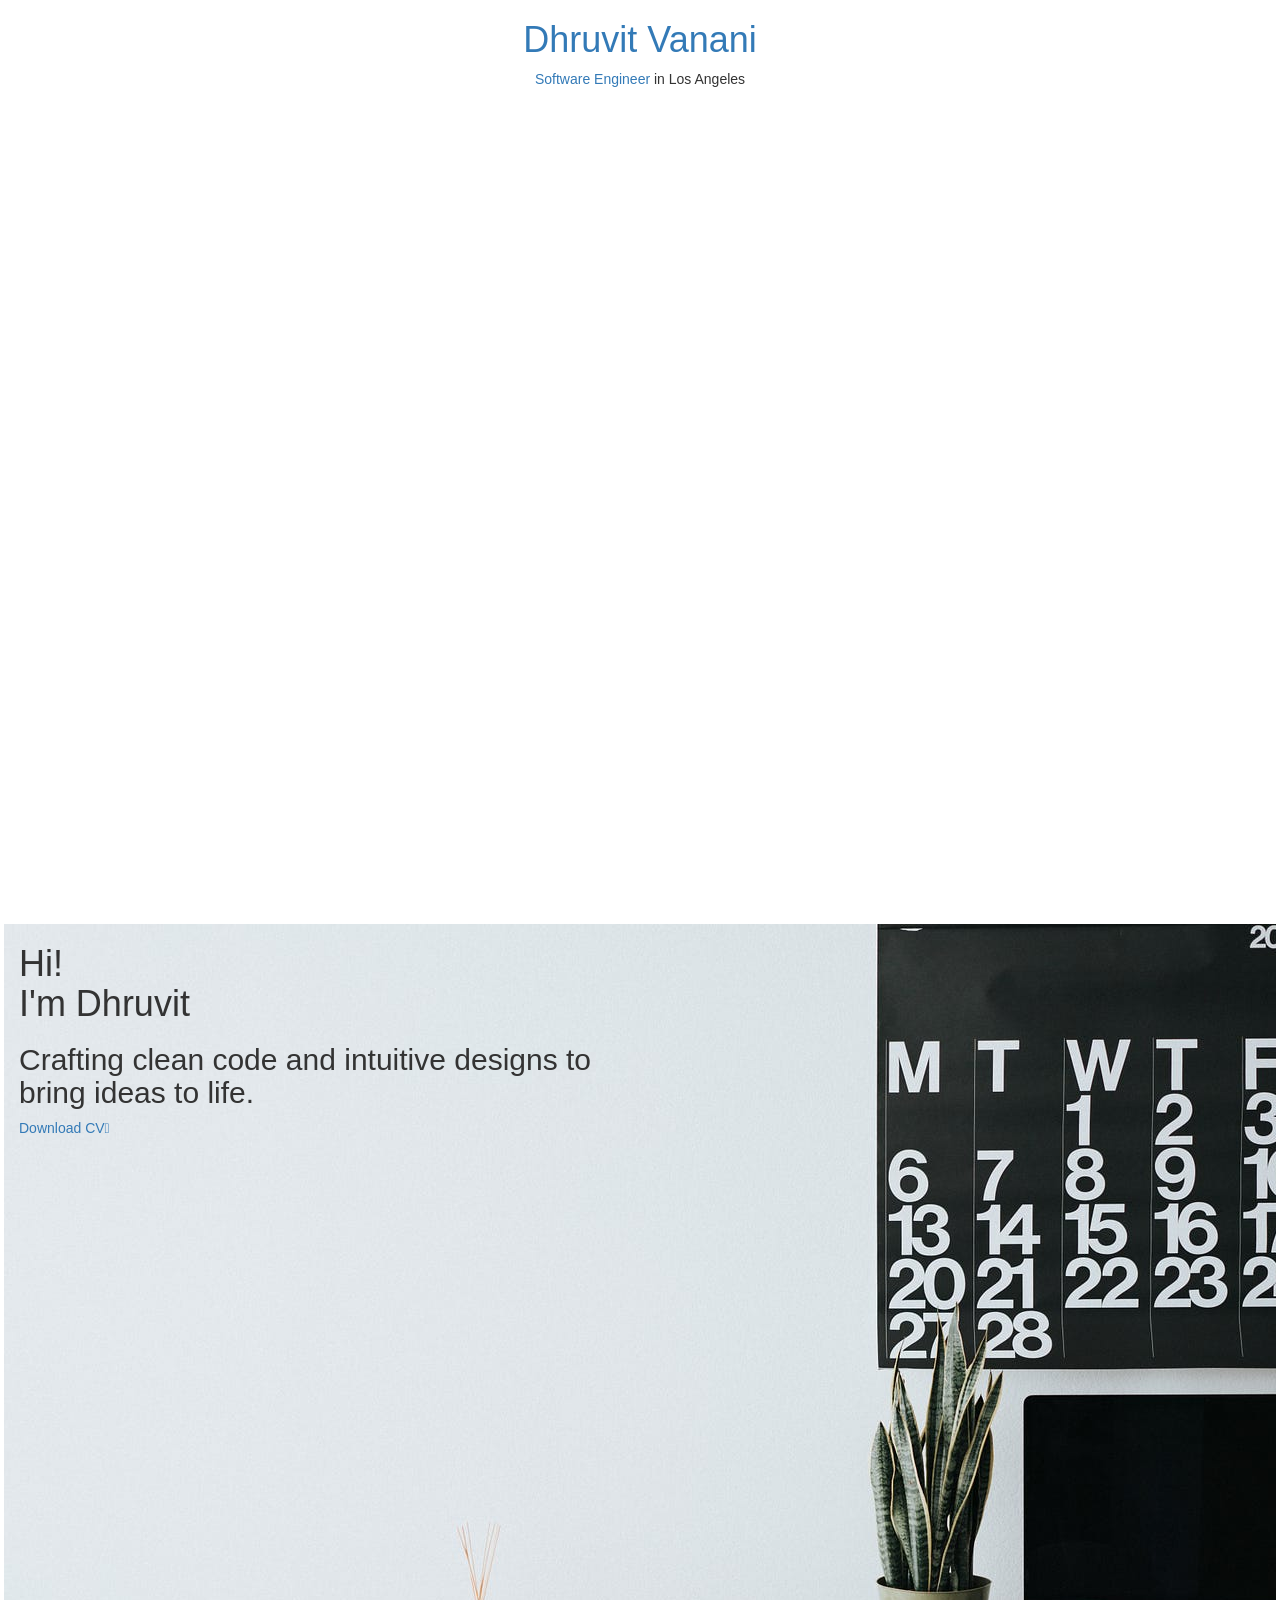
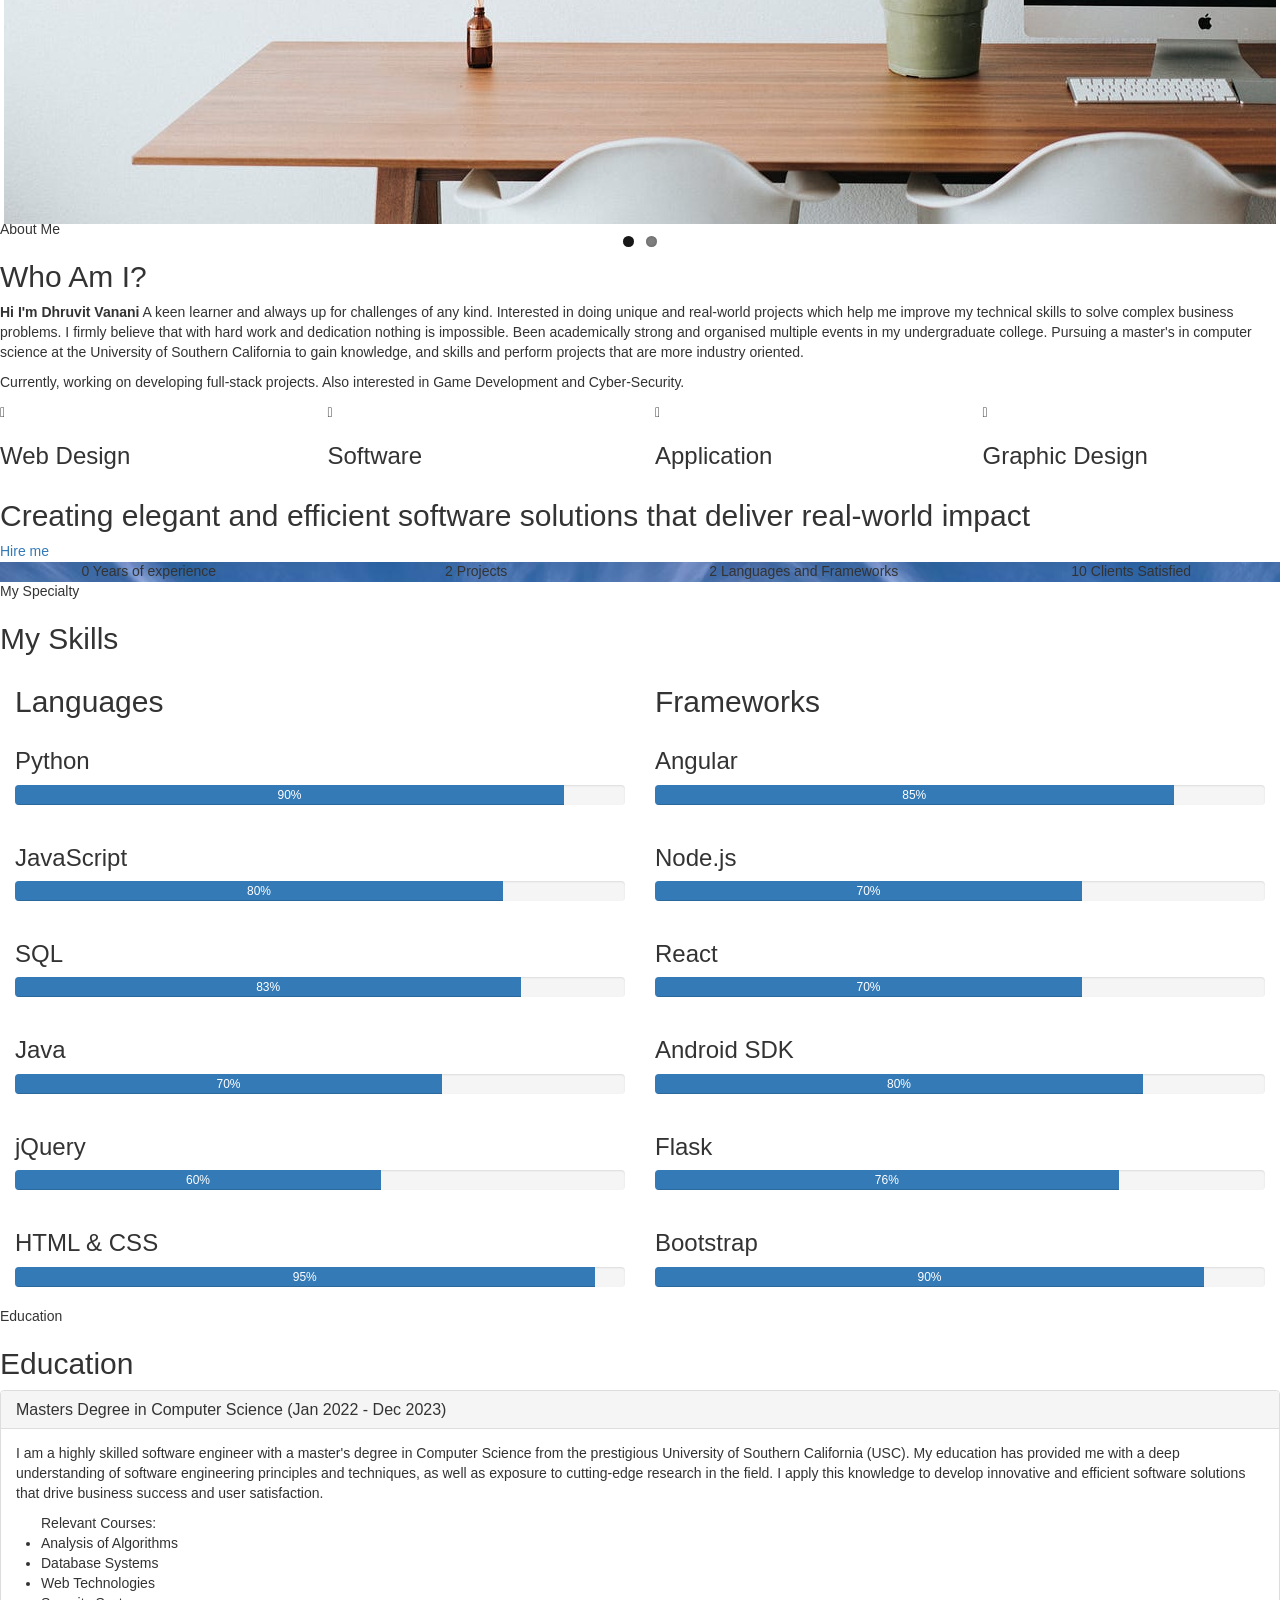
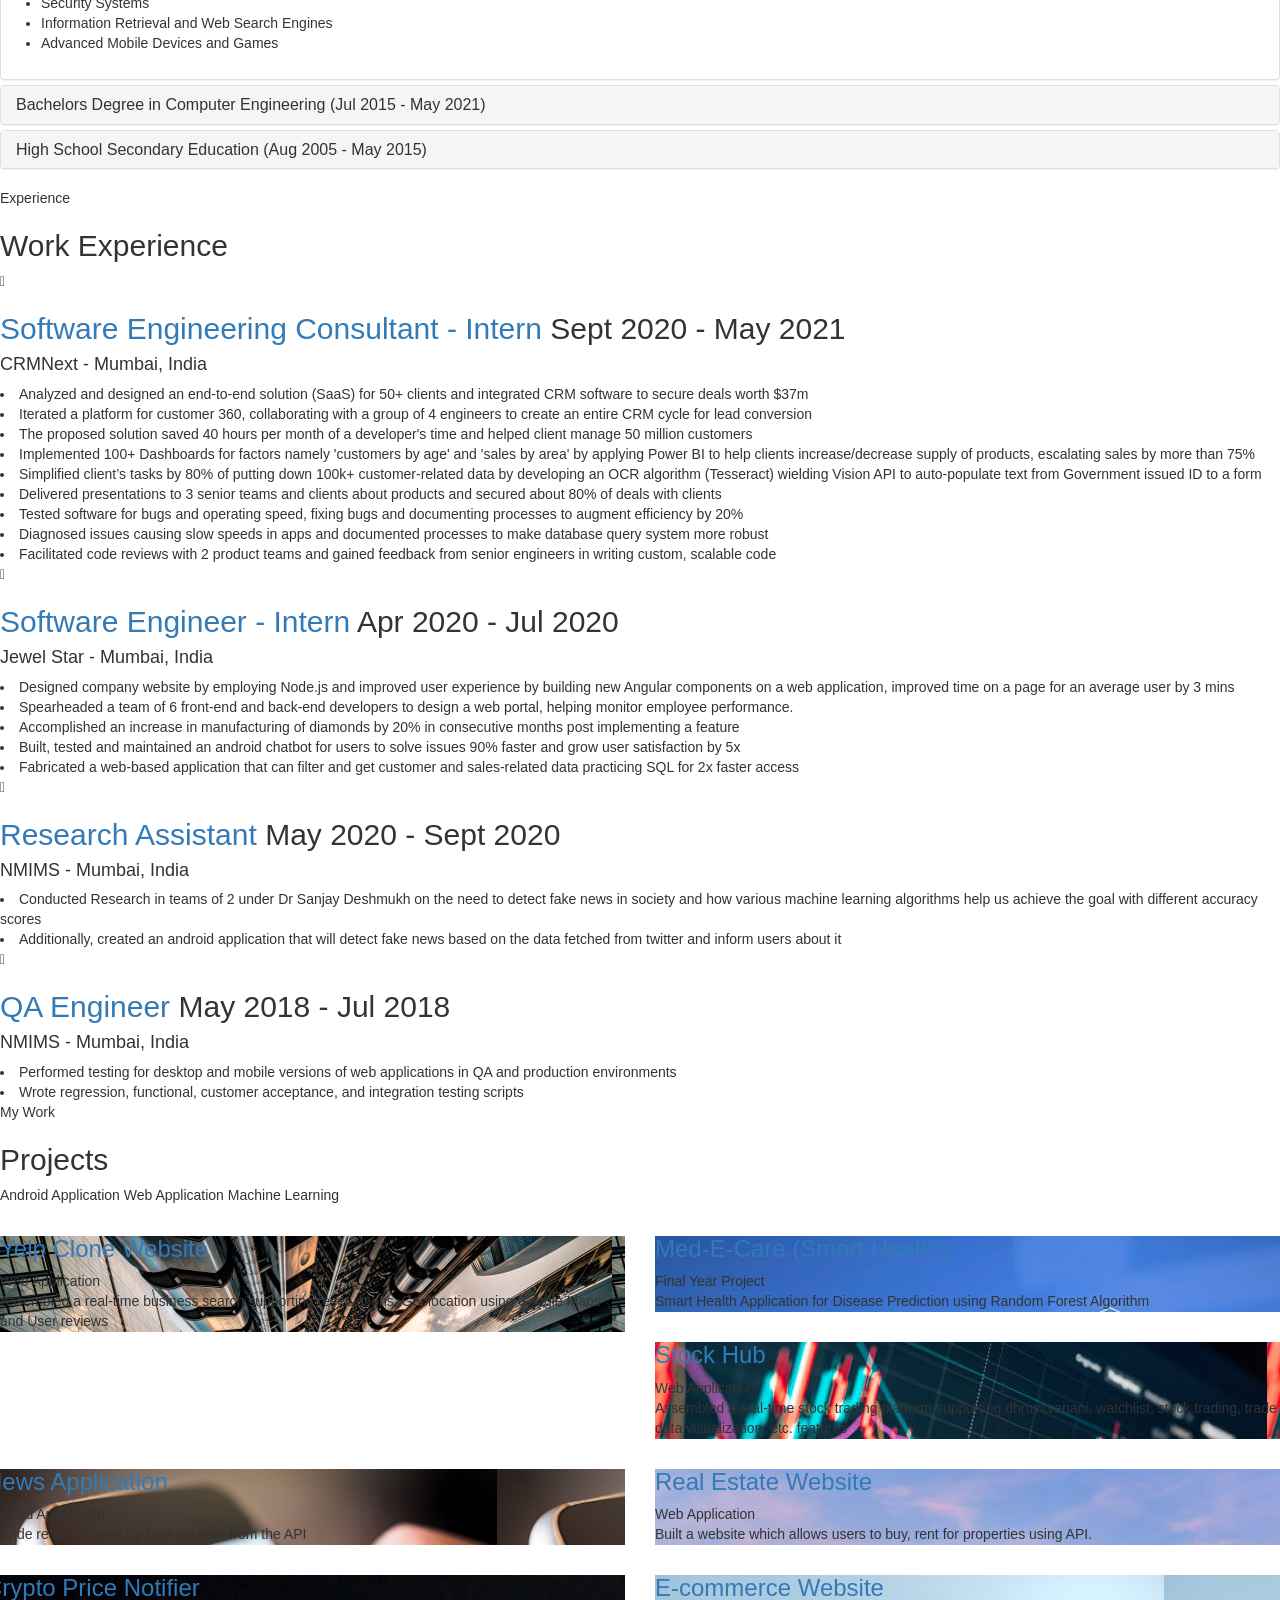
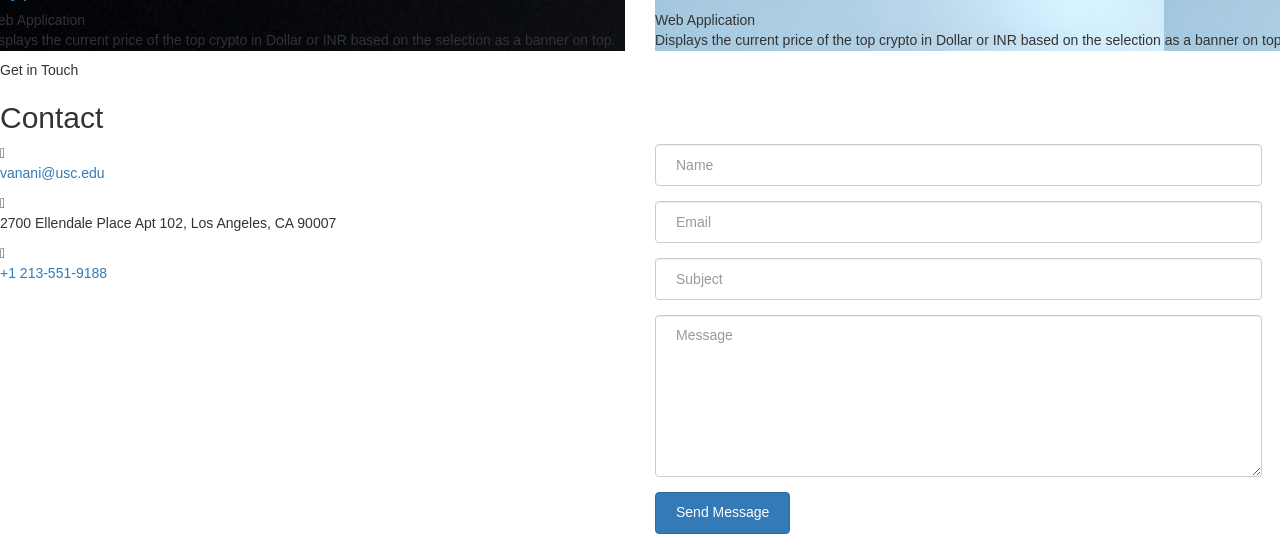
==== commit 93a7bff6: "Updated index.html" ====
--- a/index.html
+++ b/index.html
@@ -89,7 +89,7 @@
 					   					<div class="desc">
 						   					<h1>Hi! <br>I'm Dhruvit</h1>
 						   					<h2>Crafting clean code and intuitive designs to bring ideas to life.</h2>
-												<p><a href="https://drive.google.com/file/d/1_4N4VpgWOWeT-nCImn5RVVaJ_wa892ek/view?usp=share_link" target="_blank">Download CV<i class="icon-download4"></i></a></p>
+												<p><a href="https://drive.google.com/file/d/1tKjLK1i2PmmLz-SOEVrBnxaJecGf6C1D/view?usp=share_link" target="_blank">Download CV<i class="icon-download4"></i></a></p>
 											</div>
 					   				</div>
 					   			</div>
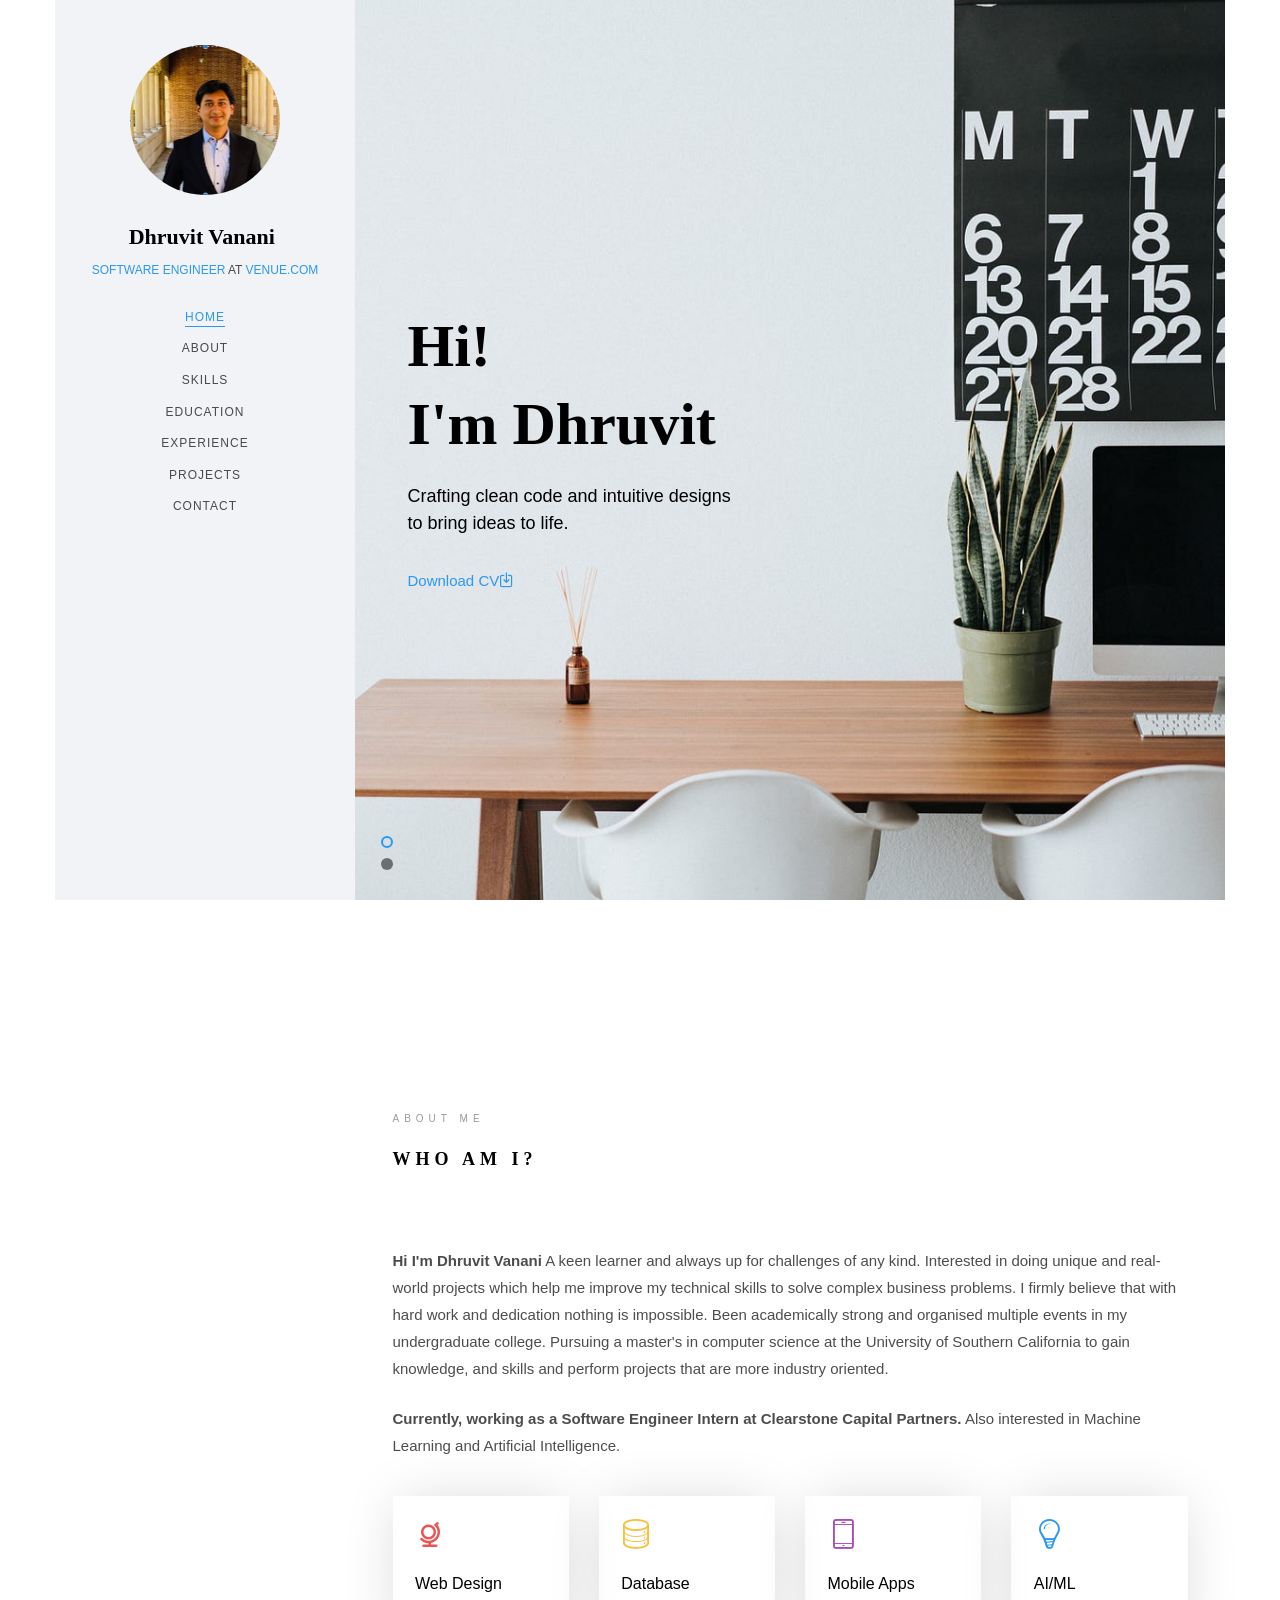
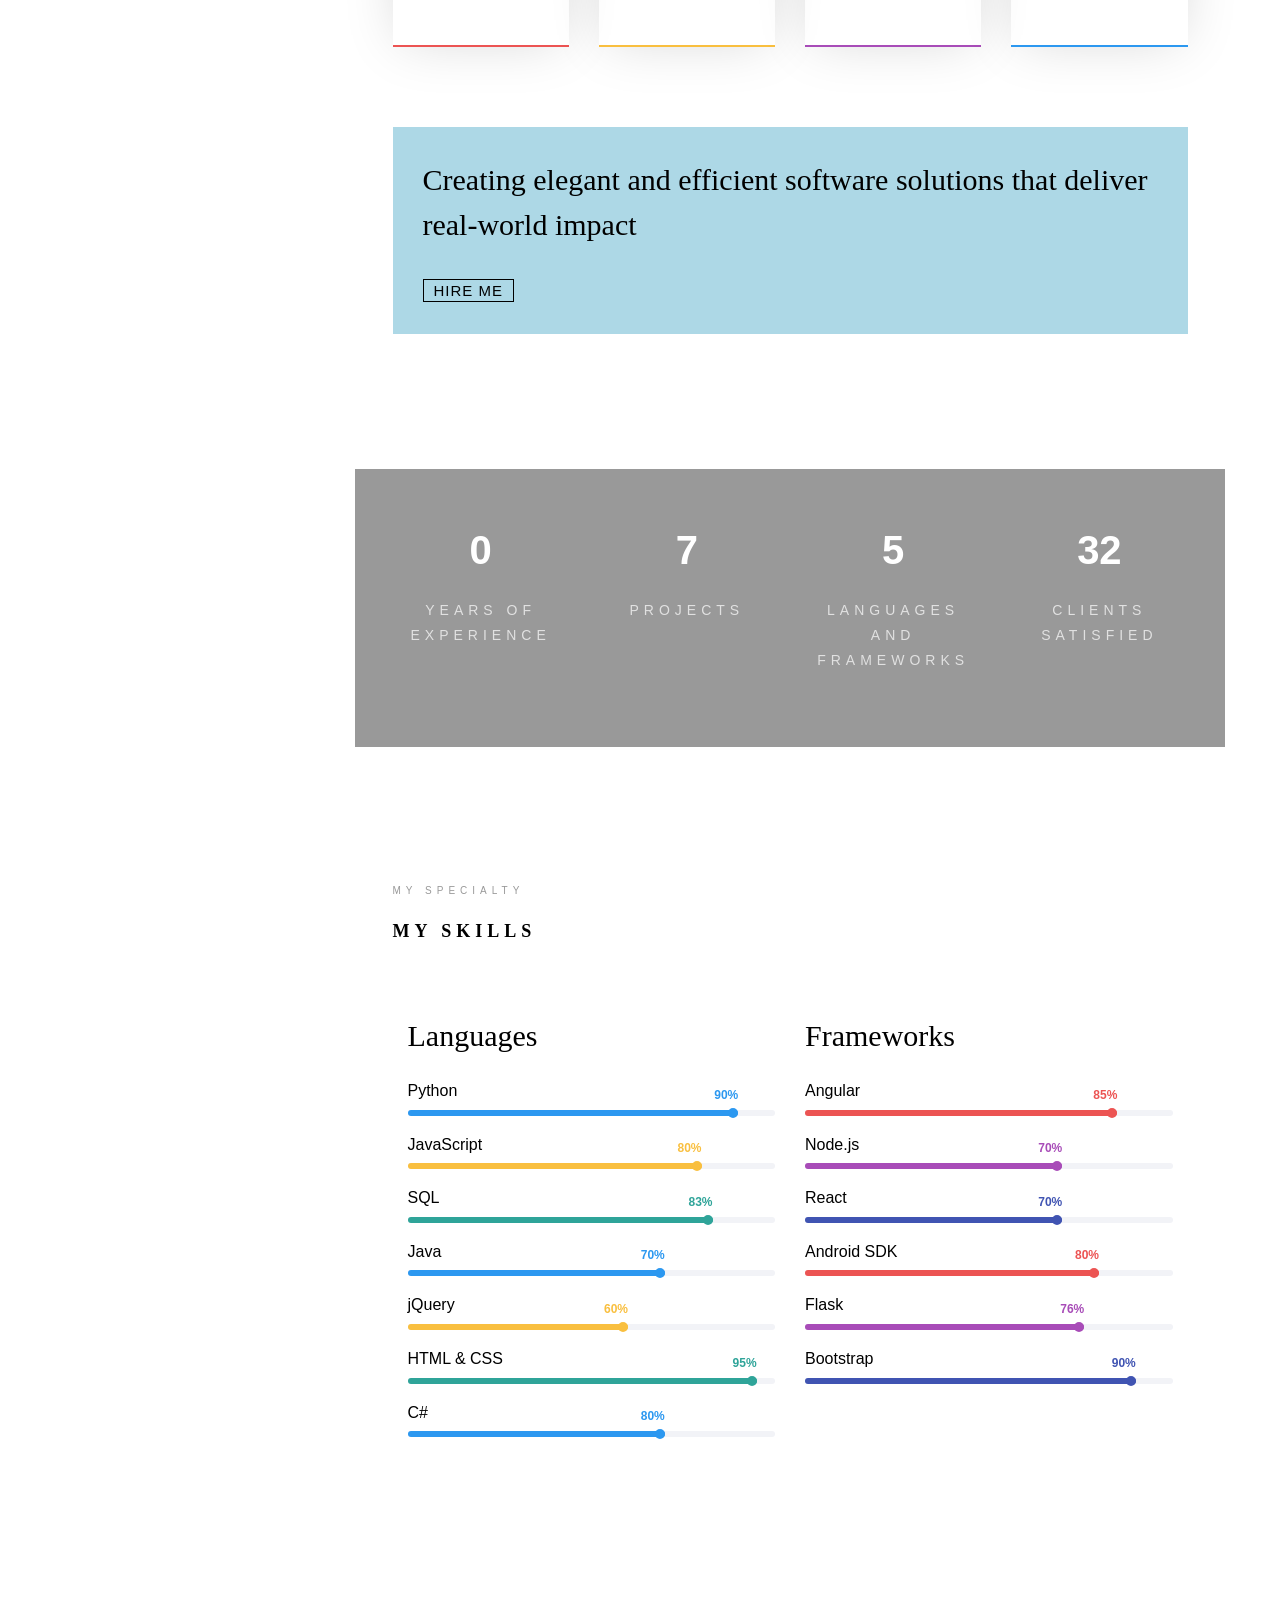
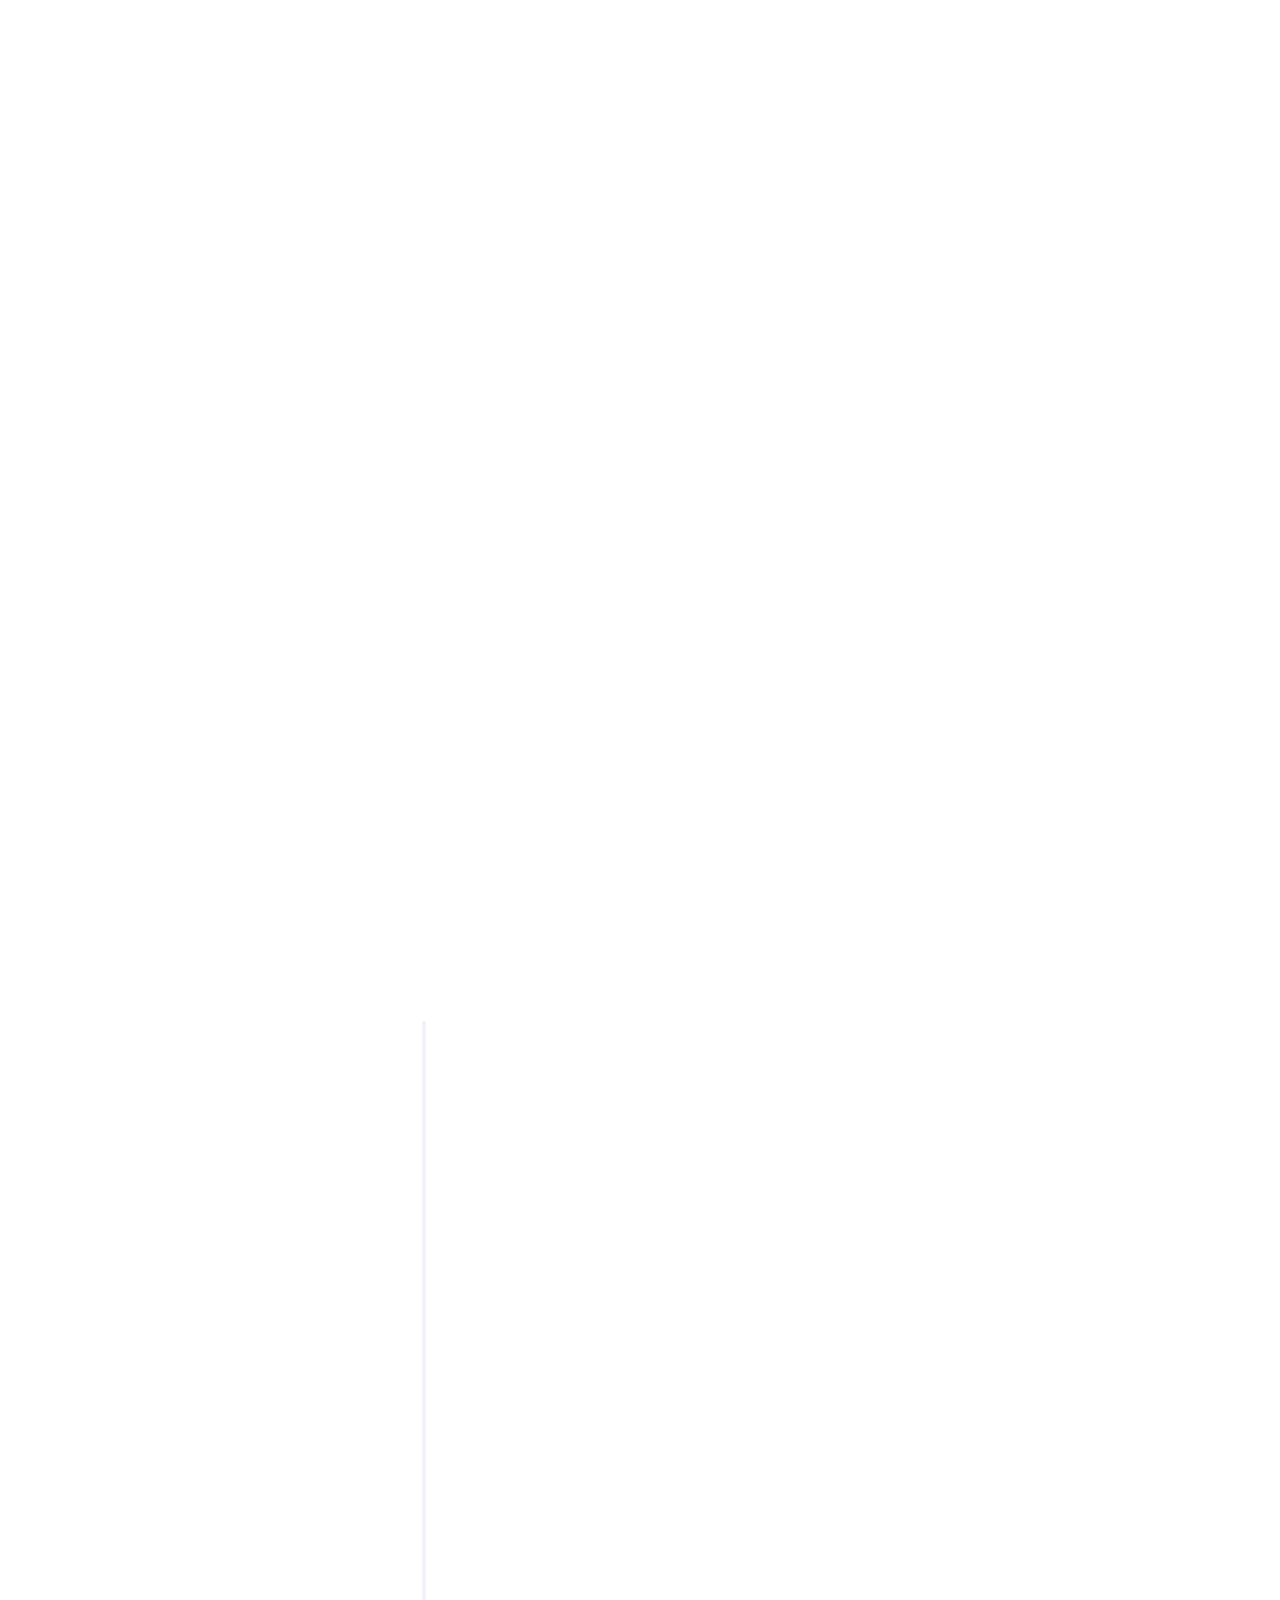
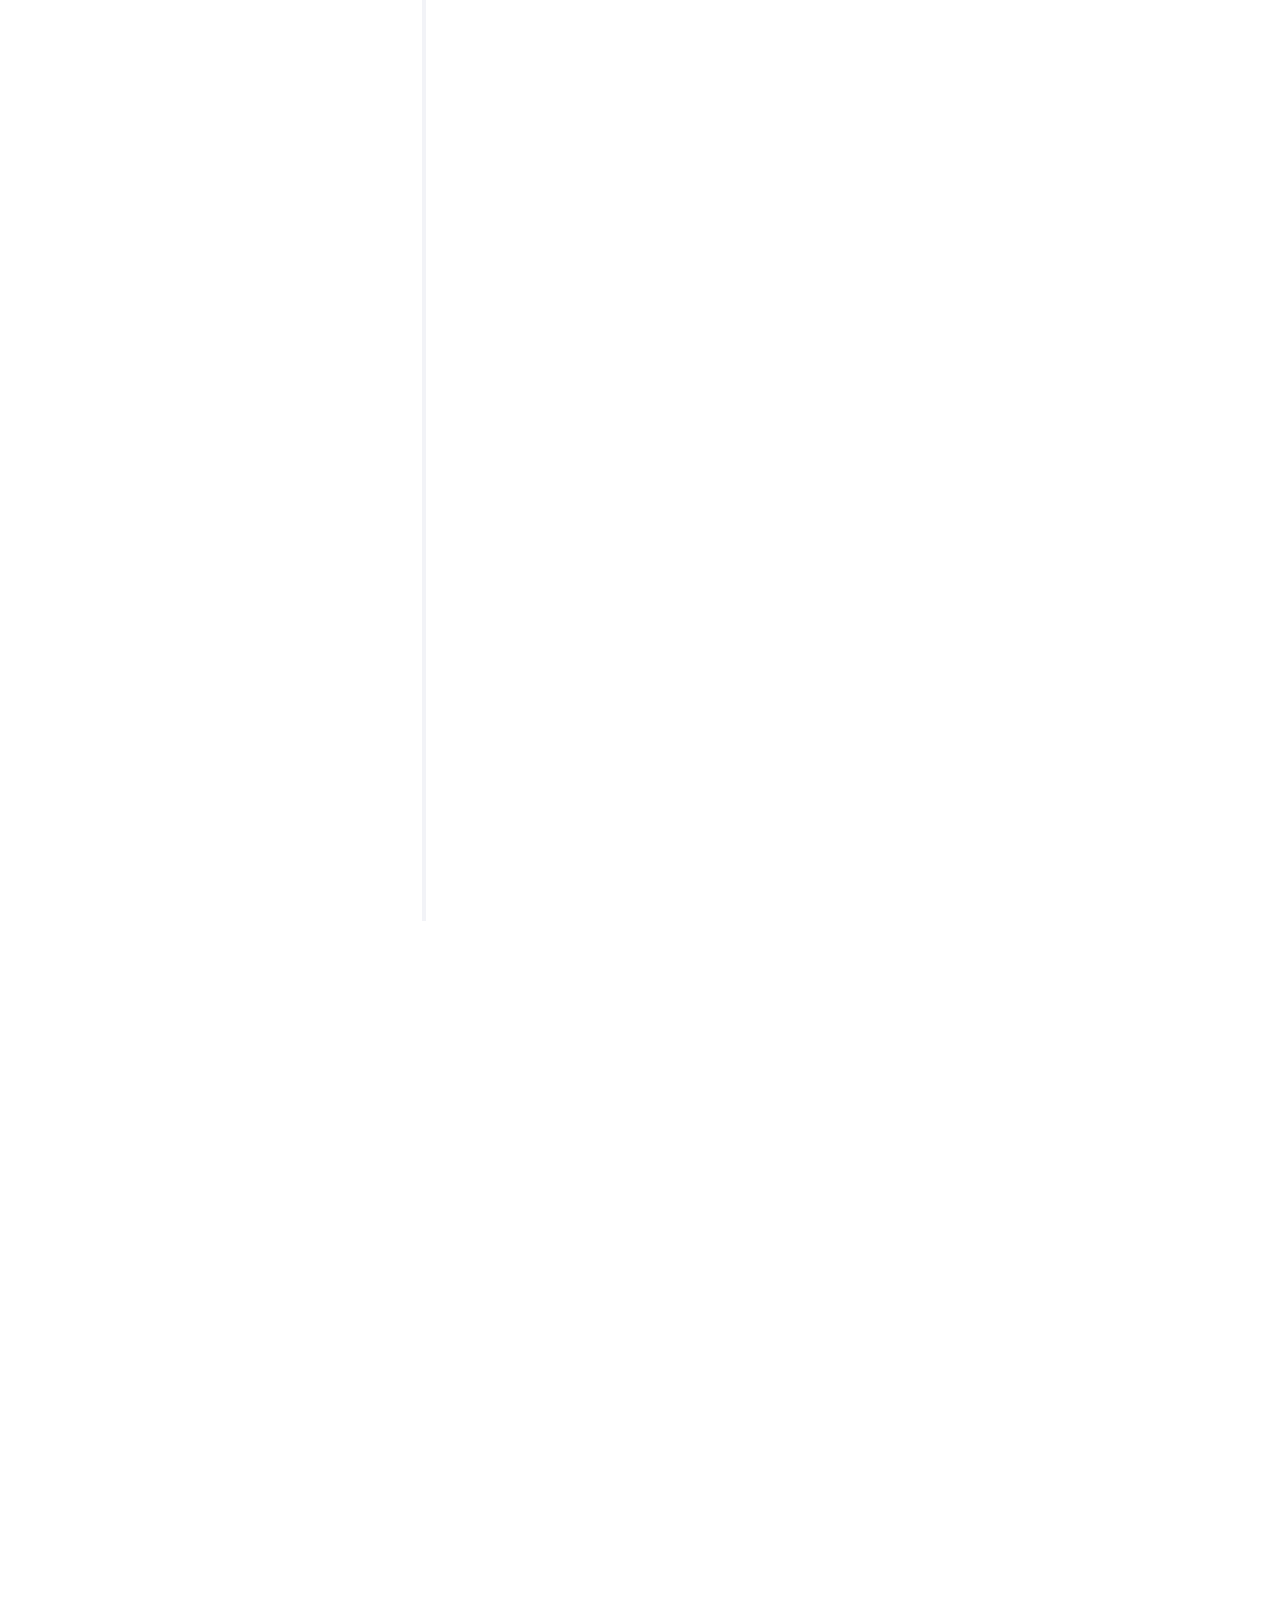
==== commit 245012da: "update" ====
--- a/index.html
+++ b/index.html
@@ -56,9 +56,9 @@
 		<a href="#" class="js-colorlib-nav-toggle colorlib-nav-toggle" data-toggle="collapse" data-target="#navbar" aria-expanded="false" aria-controls="navbar"><i></i></a>
 		<aside id="colorlib-aside" role="complementary" class="border js-fullheight">
 			<div class="text-center">
-				<div class="author-img" style="background-image: url(images/Myphoto.png);"></div>
+				<div class="author-img" style="background-image: url(./images/Myphoto.png);"></div>
 				<h1 id="colorlib-logo"><a href="index.html">Dhruvit Vanani</a></h1>
-				<span class="position"><a href="https://www.linkedin.com/in/dhruvitvanani/" target="_blank">Software Engineer</a> in Los Angeles</span>
+				<span class="position"><a href="https://www.linkedin.com/in/dhruvitvanani/" target="_blank">Software Engineer</a> at <a href="https://venue.com/" target="_blank">Venue.com</a></span>
 			</div>
 			<nav id="colorlib-main-menu" role="navigation" class="navbar">
 				<div id="navbar" class="collapse">
@@ -89,7 +89,7 @@
 					   					<div class="desc">
 						   					<h1>Hi! <br>I'm Dhruvit</h1>
 						   					<h2>Crafting clean code and intuitive designs to bring ideas to life.</h2>
-												<p><a href="https://drive.google.com/file/d/1tKjLK1i2PmmLz-SOEVrBnxaJecGf6C1D/view?usp=share_link" target="_blank">Download CV<i class="icon-download4"></i></a></p>
+												<p><a href="https://drive.google.com/file/d/1wRsM4aTiJpBGH_Ic5LsvvDmcjvGIGerb/view?usp=drive_link" target="_blank">Download CV<i class="icon-download4"></i></a></p>
 											</div>
 					   				</div>
 					   			</div>
@@ -127,7 +127,7 @@
 										<h2 class="colorlib-heading">Who Am I?</h2>
 										<p><strong>Hi I'm Dhruvit Vanani</strong> A keen learner and always up for challenges of any kind. Interested in doing unique and real-world projects which help me improve my technical skills to solve complex business problems. I firmly believe that with hard work and dedication nothing is impossible. Been academically strong and organised multiple events in my undergraduate college. Pursuing a master's in computer science at the University of Southern California to gain knowledge, and skills and perform projects that are more industry oriented.</p>
 											
-										<p>Currently, working on developing full-stack projects. Also interested in Game Development and Cyber-Security.</p>
+										<p><strong>Currently, working as a Software Engineer Intern at Clearstone Capital Partners.</strong> Also interested in Machine Learning and Artificial Intelligence.</p>
 									</div>
 								</div>
 							</div>
@@ -141,19 +141,19 @@
 								<div class="col-md-3 animate-box" data-animate-effect="fadeInTop">
 									<div class="services color-3">
 										<span class="icon2"><i class="icon-data"></i></span>
-										<h3>Software</h3>
+										<h3>Database</h3>
 									</div>
 								</div>
 								<div class="col-md-3 animate-box" data-animate-effect="fadeInBottom">
 									<div class="services color-4">
 										<span class="icon2"><i class="icon-phone3"></i></span>
-										<h3>Application</h3>
+										<h3>Mobile Apps</h3>
 									</div>
 								</div>
 								<div class="col-md-3 animate-box" data-animate-effect="fadeInLeft">
 									<div class="services color-1">
 										<span class="icon2"><i class="icon-bulb"></i></span>
-										<h3>Graphic Design</h3>
+										<h3>AI/ML</h3>
 									</div>
 								</div>
 							</div>
@@ -161,7 +161,7 @@
 								<div class="col-md-12 animate-box" data-animate-effect="fadeInLeft">
 									<div class="hire">
 										<h2>Creating elegant and efficient software solutions that deliver real-world impact</h2>
-										<a href="#" class="btn-hire">Hire me</a>
+										<a href="https://www.linkedin.com/in/dhruvitvanani/" class="btn-hire" target="_blank">Hire me</a>
 									</div>
 								</div>
 							</div>
@@ -351,6 +351,34 @@
 								</div>
 							</div>
 						</div>
+
+						<div class="col-md-6 animate-box" data-animate-effect="fadeInRight">
+							<div class="progress-wrap">
+								<h3>C#</h3>
+								<div class="progress">
+								 	<div class="progress-bar color-1" role="progressbar" aria-valuenow="80"
+								  	aria-valuemin="0" aria-valuemax="100" style="width:70%">
+								    <span>80%</span>
+								  	</div>
+								</div>
+							</div>
+						</div>
+
+						<div class="col-md-6 animate-box" data-animate-effect="fadeInRight">
+							<div class="progress-wrap">
+								<h3>Stencil.js</h3>
+								<div class="progress">
+								 	<div class="progress-bar color-2" role="progressbar" aria-valuenow="80"
+								  	aria-valuemin="0" aria-valuemax="100" style="width:80%">
+								    <span>80%</span>
+								  	</div>
+								</div>
+							</div>
+						</div>
+
+
+
+
 					</div>
 				</div>
 			</section>
@@ -453,22 +481,15 @@
 					               </div>
 
 					               <div class="timeline-label">
-					                  <h2><a href="#">Software Engineering Consultant - Intern</a> <span>Sept 2020 - May 2021</span></h2>
+					                  <h2><a href="#">Software Engineer - Intern</a> <span>Sept 2020 - May 2021</span></h2>
 									  <h4>CRMNext - Mumbai, India</h4>
 									  
-										<li>Analyzed and designed an end-to-end solution (SaaS) for 50+ clients and integrated CRM software to secure deals worth $37m</li>
-										<li>Iterated a platform for customer 360, collaborating with a group of 4 engineers to create an entire CRM cycle for lead conversion</li>
-										<li>The proposed solution saved 40 hours per month of a developer's time and helped client manage 50 million customers</li>
-										<li>Implemented 100+ Dashboards for factors namely 'customers by age' and 'sales by area' by applying Power BI to help clients
-											increase/decrease supply of products, escalating sales by more than 75%</li>
-										<li>Simplified client’s tasks by 80% of putting down 100k+ customer-related data by developing an OCR algorithm (Tesseract)
-											wielding Vision API to auto-populate text from Government issued ID to a form</li>
-										<li>Delivered presentations to 3 senior teams and clients about products and secured about 80% of deals with clients</li>
-										<li>Tested software for bugs and operating speed, fixing bugs and documenting processes to augment efficiency by 20%</li>
-										<li>Diagnosed issues causing slow speeds in apps and documented processes to make database query system more robust</li>
-										<li>Facilitated code reviews with 2 product teams and gained feedback from senior engineers in writing custom, scalable code</li>
-
-									
+										<li>Created over 20 dashboards with D3.js and Chart.js, boosting user engagement and data analysis by 30%</li>
+										<li>Reduced data entry time by up to 70% by implementing mashup pre-population in 8 modules with AJAX and jQuery</li>
+										<li>Optimized SQL queries for 5 features using MySQL Workbench, improving data retrieval up to 50%</li>
+										<li>Developed a CRM with WhatsApp messaging API integration for sending multiple messages and recording responses</li>
+										<li>The CRM was seamlessly integrated with the website using Django, JavaScript, and SQLite3, and hosted on AWS</li>
+										
 					               </div>
 					            </div>
 					         </article>
@@ -483,12 +504,10 @@
 					               	<h2><a href="#">Software Engineer - Intern</a> <span>Apr 2020 - Jul 2020</span></h2>
 									   <h4>Jewel Star - Mumbai, India</h4>
 
-									   <li>Designed company website by employing Node.js and improved user experience by building new Angular components on a web
-										application, improved time on a page for an average user by 3 mins</li>
-									   <li>Spearheaded a team of 6 front-end and back-end developers to design a web portal, helping monitor employee performance.</li>
-									   <li>Accomplished an increase in manufacturing of diamonds by 20% in consecutive months post implementing a feature</li>
-									   <li>Built, tested and maintained an android chatbot for users to solve issues 90% faster and grow user satisfaction by 5x</li>
-									   <li>Fabricated a web-based application that can filter and get customer and sales-related data practicing SQL for 2x faster access</li>
+									   <li>Revamped website with Node.js and Angular, improving website speed up to 30% and network traffic up to 40%</li>
+									   <li>Spearheaded a team of 6 developers to create a performance monitoring portal, resulting in a 20% increase in manufacturing</li>
+									   <li>Fabricated a web-based application using SQL to filter and access customer and sales data 2X faster</li>
+									   
 					               </div>
 					            </div>
 					         </article>
@@ -504,6 +523,23 @@
 
 									<li>Conducted Research in teams of 2 under Dr Sanjay Deshmukh on the need to detect fake news in society and how various machine learning algorithms help us achieve the goal with different accuracy scores</li>
 									<li>Additionally, created an android application that will detect fake news based on the data fetched from twitter and inform users about it</li>
+					               </div>
+					            </div>
+					         </article>
+
+							 <article class="timeline-entry animate-box" data-animate-effect="fadeInRight">
+					            <div class="timeline-entry-inner">
+					               <div class="timeline-icon color-2">
+					                  <i class="icon-pen2"></i>
+					               </div>
+					               <div class="timeline-label">
+					               	<h2><a href="#">Software Engineer - Intern</a> <span>Apr 2019 - Jul 2019</span></h2>
+									   <h4>Peacock Technologies - Surat, India</h4>
+
+									   <li>Constructed mobile-first web application using React, Bootstrap, Java, increased traffic and user engagement by 25%</li>
+									   <li>Developed RESTful APIs using Python and Flask for seamless integration with third-party apps</li>
+									   <li>Tested, and maintained an Android chatbot, enabling 90% faster issue resolution and 3X higher user satisfaction</li>
+									   
 					               </div>
 					            </div>
 					         </article>
@@ -545,7 +581,7 @@
 
 					<div class="row">
 						<div class="col-md-6 animate-box" data-animate-effect="fadeInLeft">
-							<div class="project" style="background-image: url(images/business.jpg);">
+							<div class="project" style="background-image: url(./images/business.jpg);">
 								<div class="desc">
 									<div class="con">
 										<h3><a href="https://dv99-368300.wl.r.appspot.com/search" target="_blank">Yelp Clone Website</a></h3>
@@ -559,7 +595,7 @@
 
 					<div class="row">
 						<div class="col-md-6 animate-box" data-animate-effect="fadeInLeft">
-							<div class="project" style="background-image: url(images/med-e-care.jpeg);">
+							<div class="project" style="background-image: url(./images/med-e-care.jpeg);">
 								<div class="desc">
 									<div class="con">
 										<h3><a href="https://github.com/dvanani9/Med-E-Care-Application.git" target="_blank">Med-E-Care (Smart Health)</a></h3>
@@ -571,7 +607,7 @@
 							</div>
 						</div>
 						<div class="col-md-6 animate-box" data-animate-effect="fadeInRight">
-							<div class="project" style="background-image: url(images/stock.jpeg);">
+							<div class="project" style="background-image: url(./images/stock.jpeg);">
 								<div class="desc">
 									<div class="con">
 										<h3><a href="https://github.com/dvanani9/StockApp-flask.git" target="_blank">Stock Hub</a></h3>
@@ -583,7 +619,7 @@
 							</div>
 						</div>
 						<div class="col-md-6 animate-box" data-animate-effect="fadeInTop">
-							<div class="project" style="background-image: url(images/news.jpeg);">
+							<div class="project" style="background-image: url(./images/news.jpeg);">
 								<div class="desc">
 									<div class="con">
 										<h3><a href="https://github.com/dvanani9/News-App.git" target="_blank">News Application</a></h3>
@@ -595,7 +631,7 @@
 							</div>
 						</div>
 						<div class="col-md-6 animate-box" data-animate-effect="fadeInBottom">
-							<div class="project" style="background-image: url(images/real.jpg);">
+							<div class="project" style="background-image: url(./images/real.jpg);">
 								<div class="desc">
 									<div class="con">
 										<h3><a href="https://github.com/dvanani9/realestate-React-.git" target="_blank">Real Estate Website</a></h3>
@@ -607,7 +643,7 @@
 							</div>
 						</div>
 						<div class="col-md-6 animate-box" data-animate-effect="fadeInLeft">
-							<div class="project" style="background-image: url(images/crypto.jpg);">
+							<div class="project" style="background-image: url(./images/crypto.jpg);">
 								<div class="desc">
 									<div class="con">
 										<h3><a href="https://github.com/dvanani9/Crypto-Checker.git" target="_blank">Crypto Price Notifier</a></h3>
@@ -619,7 +655,7 @@
 							</div>
 						</div>
 						<div class="col-md-6 animate-box" data-animate-effect="fadeInRight">
-							<div class="project" style="background-image: url(images/e-commerce.jpeg);">
+							<div class="project" style="background-image: url(./images/e-commerce.jpeg);">
 								<div class="desc">
 									<div class="con">
 										<h3><a href="https://github.com/dvanani9/Ecommerce-React-.git" target="_blank">E-commerce Website</a></h3>
--- a/css/style.css
+++ b/css/style.css
@@ -0,0 +1,1429 @@
+@font-face {
+  font-family: 'icomoon';
+  src: url("../fonts/icomoon/icomoon.eot?srf3rx");
+  src: url("../fonts/icomoon/icomoon.eot?srf3rx#iefix") format("embedded-opentype"), url("../fonts/icomoon/icomoon.ttf?srf3rx") format("truetype"), url("../fonts/icomoon/icomoon.woff?srf3rx") format("woff"), url("../fonts/icomoon/icomoon.svg?srf3rx#icomoon") format("svg");
+  font-weight: normal;
+  font-style: normal; }
+
+/* =======================================================
+*
+* 	Template Style 
+*	Edit this section
+*
+* ======================================================= */
+body {
+  font-family: "Quicksand", Arial, sans-serif;
+  font-weight: 400;
+  font-size: 15px;
+  line-height: 1.8;
+  color: rgba(0, 0, 0, 0.7); }
+  @media screen and (max-width: 992px) {
+    body {
+      font-size: 16px; } }
+
+a {
+  color: #2c98f0;
+  -webkit-transition: 0.5s;
+  -o-transition: 0.5s;
+  transition: 0.5s; }
+  a:hover, a:active, a:focus {
+    color: #2c98f0;
+    outline: none;
+    text-decoration: none !important; }
+
+p {
+  margin-bottom: 1.5em; }
+
+h1, h2, h3, h4, h5, h6 {
+  color: #000;
+  font-family: "Playfair Display", Georgia, serif;
+  font-weight: 400;
+  margin: 0 0 30px 0; }
+
+figure {
+  margin-bottom: 2.5em;
+  float: left;
+  width: 100%; }
+  figure figcaption {
+    font-size: 16px;
+    width: 80%;
+    margin: 20px auto 0px auto;
+    color: #b3b3b3;
+    font-style: italic;
+    font-family: "Quicksand", Arial, sans-serif; }
+    @media screen and (max-width: 480px) {
+      figure figcaption {
+        width: 100%; } }
+
+::-webkit-selection {
+  color: #fff;
+  background: #2c98f0; }
+
+::-moz-selection {
+  color: #fff;
+  background: #2c98f0; }
+
+::selection {
+  color: #fff;
+  background: #2c98f0; }
+
+#colorlib-page {
+  width: 100%;
+  overflow: hidden;
+  position: relative; }
+
+#colorlib-aside {
+  padding-top: 3em;
+  padding-bottom: 40px;
+  float: left;
+  width: 300px;
+  position: fixed;
+  overflow-y: scroll;
+  z-index: 1001;
+  background: #f2f3f7;
+  -webkit-transition: 0.5s;
+  -o-transition: 0.5s;
+  transition: 0.5s; }
+  @media screen and (max-width: 768px) {
+    #colorlib-aside {
+      width: 300px;
+      -moz-transform: translateX(-300px);
+      -webkit-transform: translateX(-300px);
+      -ms-transform: translateX(-300px);
+      -o-transform: translateX(-300px);
+      transform: translateX(-300px);
+      padding-top: 4em; } }
+  #colorlib-aside .author-img {
+    width: 150px;
+    height: 150px;
+    margin: 0 auto;
+    margin-bottom: 30px;
+    -webkit-border-radius: 50%;
+    -moz-border-radius: 50%;
+    -ms-border-radius: 50%;
+    border-radius: 50%; }
+  #colorlib-aside .position {
+    display: block;
+    margin-bottom: 2em;
+    font-size: 12px;
+    text-transform: uppercase; }
+  #colorlib-aside #colorlib-logo {
+    text-align: right;
+    font-weight: 700;
+    font-size: 22px;
+    margin-bottom: .5em;
+    display: block;
+    width: 100%; }
+    #colorlib-aside #colorlib-logo a {
+      display: block;
+      text-align: center;
+      color: #000;
+      padding-right: .3em; }
+  #colorlib-aside #colorlib-main-menu {
+    display: block;
+    width: 100%; }
+    #colorlib-aside #colorlib-main-menu .collapse {
+      display: block !important; }
+    #colorlib-aside #colorlib-main-menu ul {
+      text-align: center;
+      margin: 0;
+      padding: 0; }
+      @media screen and (max-width: 768px) {
+        #colorlib-aside #colorlib-main-menu ul {
+          margin: 0 0 2em 0; } }
+      #colorlib-aside #colorlib-main-menu ul li {
+        margin: 0 0 10px 0;
+        padding: 0;
+        list-style: none;
+        font-size: 12px;
+        font-weight: 500;
+        text-transform: uppercase;
+        letter-spacing: 1px; }
+        #colorlib-aside #colorlib-main-menu ul li a {
+          color: rgba(0, 0, 0, 0.7);
+          text-decoration: none;
+          position: relative;
+          padding: 10px 0;
+          font-family: "Quicksand", Arial, sans-serif;
+          -webkit-transition: 0.3s;
+          -o-transition: 0.3s;
+          transition: 0.3s; }
+          #colorlib-aside #colorlib-main-menu ul li a:after {
+            content: "";
+            position: absolute;
+            height: 1px;
+            bottom: 7px;
+            left: 0;
+            right: 0;
+            background-color: #2c98f0;
+            visibility: hidden;
+            -webkit-transform: scaleX(0);
+            -moz-transform: scaleX(0);
+            -ms-transform: scaleX(0);
+            -o-transform: scaleX(0);
+            transform: scaleX(0);
+            -webkit-transition: all 0.3s cubic-bezier(0.175, 0.885, 0.32, 1.275);
+            -moz-transition: all 0.3s cubic-bezier(0.175, 0.885, 0.32, 1.275);
+            -ms-transition: all 0.3s cubic-bezier(0.175, 0.885, 0.32, 1.275);
+            -o-transition: all 0.3s cubic-bezier(0.175, 0.885, 0.32, 1.275);
+            transition: all 0.3s cubic-bezier(0.175, 0.885, 0.32, 1.275); }
+          #colorlib-aside #colorlib-main-menu ul li a:hover {
+            text-decoration: none;
+            color: black; }
+            #colorlib-aside #colorlib-main-menu ul li a:hover:after {
+              visibility: visible;
+              -webkit-transform: scaleX(1);
+              -moz-transform: scaleX(1);
+              -ms-transform: scaleX(1);
+              -o-transform: scaleX(1);
+              transform: scaleX(1); }
+        #colorlib-aside #colorlib-main-menu ul li.active a {
+          color: #2c98f0; }
+          #colorlib-aside #colorlib-main-menu ul li.active a:after {
+            visibility: visible;
+            -webkit-transform: scaleX(1);
+            -moz-transform: scaleX(1);
+            -ms-transform: scaleX(1);
+            -o-transform: scaleX(1);
+            transform: scaleX(1); }
+  #colorlib-aside .colorlib-footer {
+    font-size: 15px;
+    text-align: center;
+    font-weight: 400;
+    color: rgba(0, 0, 0, 0.5);
+    padding: 0 20px;
+    width: 100%; }
+    @media screen and (max-width: 768px) {
+      #colorlib-aside .colorlib-footer {
+        position: relative;
+        bottom: 0; } }
+    #colorlib-aside .colorlib-footer span {
+      display: block; }
+    #colorlib-aside .colorlib-footer ul {
+      padding: 0;
+      margin: 0; }
+      #colorlib-aside .colorlib-footer ul li {
+        padding: 0;
+        margin: 0;
+        display: inline;
+        list-style: none; }
+        #colorlib-aside .colorlib-footer ul li a {
+          color: rgba(255, 255, 255, 0.3);
+          padding: 4px; }
+          #colorlib-aside .colorlib-footer ul li a:hover, #colorlib-aside .colorlib-footer ul li a:active, #colorlib-aside .colorlib-footer ul li a:focus {
+            text-decoration: none;
+            outline: none;
+            color: #2c98f0; }
+
+.container-wrap {
+  max-width: 1170px;
+  margin: 0 auto; }
+
+#colorlib-main {
+  width: calc(100% - 300px);
+  float: right;
+  -webkit-transition: 0.5s;
+  -o-transition: 0.5s;
+  transition: 0.5s; }
+  @media screen and (max-width: 768px) {
+    #colorlib-main {
+      width: 100%;
+      padding: 0 1em; } }
+
+#colorlib-hero {
+  min-height: 500px;
+  background: #fff url(../images/loader.gif) no-repeat center center;
+  width: 100%;
+  float: left;
+  margin-bottom: 10em;
+  clear: both; }
+  #colorlib-hero .flexslider {
+    border: none;
+    z-index: 1;
+    margin-bottom: 0; }
+    #colorlib-hero .flexslider .slides {
+      position: relative;
+      overflow: visible; }
+      #colorlib-hero .flexslider .slides li {
+        background-repeat: no-repeat;
+        background-size: cover;
+        background-position: bottom center;
+        min-height: 400px;
+        position: relative; }
+    #colorlib-hero .flexslider .flex-control-nav {
+      bottom: 20px;
+      z-index: 1000;
+      left: 20px;
+      float: left;
+      width: auto; }
+      @media screen and (max-width: 768px) {
+        #colorlib-hero .flexslider .flex-control-nav {
+          right: 20px;
+          top: 100px; } }
+      #colorlib-hero .flexslider .flex-control-nav li {
+        display: block;
+        margin-bottom: 10px; }
+        #colorlib-hero .flexslider .flex-control-nav li a {
+          background: rgba(0, 0, 0, 0.5);
+          -webkit-box-shadow: none;
+          box-shadow: none;
+          width: 12px;
+          height: 12px;
+          cursor: pointer; }
+          #colorlib-hero .flexslider .flex-control-nav li a.flex-active {
+            cursor: pointer;
+            background: transparent;
+            border: 2px solid #2c98f0; }
+    #colorlib-hero .flexslider .flex-direction-nav {
+      display: none; }
+    #colorlib-hero .flexslider .slider-text {
+      display: table;
+      opacity: 0;
+      min-height: 500px;
+      z-index: 9; }
+      #colorlib-hero .flexslider .slider-text > .slider-text-inner {
+        display: table-cell;
+        vertical-align: middle;
+        min-height: 700px;
+        padding: 2.5em;
+        position: relative; }
+        @media screen and (max-width: 768px) {
+          #colorlib-hero .flexslider .slider-text > .slider-text-inner {
+            text-align: center; } }
+        #colorlib-hero .flexslider .slider-text > .slider-text-inner h1, #colorlib-hero .flexslider .slider-text > .slider-text-inner h2 {
+          margin: 0;
+          padding: 0;
+          color: black;
+          font-family: "Playfair Display", Georgia, serif; }
+        #colorlib-hero .flexslider .slider-text > .slider-text-inner h1 {
+          margin-bottom: 20px;
+          font-size: 60px;
+          line-height: 1.3;
+          font-weight: 700; }
+          @media screen and (max-width: 768px) {
+            #colorlib-hero .flexslider .slider-text > .slider-text-inner h1 {
+              font-size: 28px; } }
+        #colorlib-hero .flexslider .slider-text > .slider-text-inner h2 {
+          font-size: 18px;
+          line-height: 1.5;
+          margin-bottom: 30px;
+          font-weight: 300;
+          font-family: "Quicksand", Arial, sans-serif; }
+          #colorlib-hero .flexslider .slider-text > .slider-text-inner h2 a {
+            color: rgba(44, 152, 240, 0.8);
+            border-bottom: 1px solid rgba(44, 152, 240, 0.7); }
+        #colorlib-hero .flexslider .slider-text > .slider-text-inner .heading-section {
+          font-size: 50px; }
+          @media screen and (max-width: 768px) {
+            #colorlib-hero .flexslider .slider-text > .slider-text-inner .heading-section {
+              font-size: 30px; } }
+        #colorlib-hero .flexslider .slider-text > .slider-text-inner s
+.colorlib-lead {
+          font-size: 20px;
+          color: #fff; }
+        #colorlib-hero .flexslider .slider-text > .slider-text-inner p {
+          margin-bottom: 0; }
+        #colorlib-hero .flexslider .slider-text > .slider-text-inner .btn {
+          font-size: 12px;
+          text-transform: uppercase;
+          letter-spacing: 2px;
+          color: #000;
+          padding: 10px 15px !important;
+          border: none;
+          font-weight: 400; }
+          #colorlib-hero .flexslider .slider-text > .slider-text-inner .btn.btn-learn {
+            color: #000;
+            border: 1px solid #000;
+            background: transparent !important; }
+            #colorlib-hero .flexslider .slider-text > .slider-text-inner .btn.btn-learn:hover {
+              background: transparent !important;
+              border: 1px solid #000 !important; }
+          @media screen and (max-width: 768px) {
+            #colorlib-hero .flexslider .slider-text > .slider-text-inner .btn {
+              width: 100%; } }
+
+body.offcanvas {
+  overflow-x: hidden; }
+  body.offcanvas #colorlib-aside {
+    -moz-transform: translateX(0);
+    -webkit-transform: translateX(0);
+    -ms-transform: translateX(0);
+    -o-transform: translateX(0);
+    transform: translateX(0);
+    width: 300px;
+    background: #f2f3f7;
+    z-index: 999;
+    position: fixed; }
+  body.offcanvas #colorlib-main, body.offcanvas .colorlib-nav-toggle {
+    top: 0;
+    -moz-transform: translateX(300px);
+    -webkit-transform: translateX(300px);
+    -ms-transform: translateX(300px);
+    -o-transform: translateX(300px);
+    transform: translateX(300px); }
+
+.colorlib-narrow-content {
+  padding: 0 2.5em; }
+  @media screen and (max-width: 768px) {
+    .colorlib-narrow-content {
+      padding: 0; } }
+
+.no-gutters {
+  margin: 0;
+  padding: 0; }
+
+.colorlib-experience,
+.colorlib-skills,
+.colorlib-education,
+.colorlib-blog,
+.colorlib-work,
+.colorlib-about,
+.colorlib-services,
+.colorlib-contact {
+  padding-top: 4em;
+  padding-bottom: 9em;
+  clear: both;
+  width: 100%;
+  display: block; }
+  @media screen and (max-width: 768px) {
+    .colorlib-experience,
+    .colorlib-skills,
+    .colorlib-education,
+    .colorlib-blog,
+    .colorlib-work,
+    .colorlib-about,
+    .colorlib-services,
+    .colorlib-contact {
+      padding-top: 5em;
+      padding-bottom: 8em; } }
+
+.author-img {
+  background-size: cover;
+  background-position: center center;
+  background-repeat: no-repeat;
+  position: relative; }
+
+.colorlib-heading {
+  font-size: 18px;
+  margin-bottom: 4em;
+  font-weight: 700;
+  text-transform: uppercase;
+  letter-spacing: 5px;
+  line-height: 1.8;
+  position: relative; }
+  .colorlib-heading span {
+    display: block; }
+  @media screen and (max-width: 768px) {
+    .colorlib-heading {
+      margin-bottom: 3em; } }
+
+.heading-meta {
+  margin-bottom: 15px;
+  display: block;
+  font-size: 10px;
+  text-transform: uppercase;
+  color: #999999;
+  font-weight: 500;
+  letter-spacing: 5px; }
+
+.about-img {
+  width: 100%;
+  height: 600px;
+  margin-bottom: 30px; }
+
+.about-desc h3 {
+  font-size: 18px;
+  text-transform: uppercase;
+  letter-spacing: 5px;
+  font-weight: 500; }
+
+.hire {
+  padding: 2em;
+  background: #ADD8E6; }
+  .hire h2 {
+    line-height: 1.5; }
+  .hire .btn-hire {
+    color: #000;
+    text-transform: uppercase;
+    letter-spacing: 1px;
+    bordeR: 1px solid #000;
+    padding: 2px 10px; }
+
+.fancy-collapse-panel .panel-default > .panel-heading {
+  padding: 0; }
+
+.panel-heading a {
+  padding: 20px 25px;
+  display: block;
+  width: 100%;
+  font-weight: 500;
+  font-size: 14px;
+  letter-spacing: 1px;
+  text-transform: uppercase;
+  font-family: "Quicksand", Arial, sans-serif;
+  background-color: #2c98f0;
+  color: #fff;
+  position: relative;
+  -webkit-box-shadow: none !important;
+  -moz-box-shadow: none !important;
+  -ms-box-shadow: none !important;
+  -o-box-shadow: none !important;
+  box-shadow: none !important; }
+
+.panel {
+  -webkit-box-shadow: none !important;
+  -moz-box-shadow: none !important;
+  -ms-box-shadow: none !important;
+  -o-box-shadow: none !important;
+  box-shadow: none !important;
+  border: none; }
+
+.panel-heading a:after {
+  font-family: "icomoon";
+  content: "\e115";
+  position: absolute;
+  right: 20px;
+  font-size: 14px;
+  font-weight: 400;
+  top: 50%;
+  line-height: 1;
+  margin-top: -7px; }
+
+.panel-heading a.collapsed:after {
+  content: "\e114"; }
+
+.panel-heading a.collapsed {
+  background: #f2f3f7;
+  border: 1px solid #e6e6e6 !important;
+  color: #333333; }
+
+.panel-body {
+  padding: 1.5em;
+  margin-top: 5px;
+  border: 1px solid #e6e6e6 !important; }
+
+.timeline-centered {
+  position: relative;
+  margin-bottom: 30px; }
+
+.timeline-centered:before, .timeline-centered:after {
+  content: " ";
+  display: table; }
+
+.timeline-centered:after {
+  clear: both; }
+
+.timeline-centered:before, .timeline-centered:after {
+  content: " ";
+  display: table; }
+
+.timeline-centered:after {
+  clear: both; }
+
+.timeline-centered:before {
+  content: '';
+  position: absolute;
+  display: block;
+  width: 4px;
+  background: #f2f3f7;
+  top: 20px;
+  bottom: 20px;
+  margin-left: 29px; }
+
+.timeline-centered .timeline-entry {
+  position: relative;
+  margin-top: 5px;
+  margin-left: 30px;
+  margin-bottom: 10px;
+  clear: both; }
+
+.timeline-centered .timeline-entry .timeline-entry-inner {
+  position: relative;
+  margin-left: -20px; }
+
+.timeline-centered .timeline-entry .timeline-entry-inner .timeline-icon {
+  display: block;
+  width: 40px;
+  height: 40px;
+  background: #2c98f0;
+  -webkit-border-radius: 50%;
+  -moz-border-radius: 50%;
+  -ms-border-radius: 50%;
+  border-radius: 50%;
+  text-align: center;
+  -moz-box-shadow: 0 0 0 5px #f2f3f7;
+  -webkit-box-shadow: 0 0 0 5px #f2f3f7;
+  box-shadow: 0 0 0 5px #f2f3f7;
+  line-height: 40px;
+  float: left; }
+  .timeline-centered .timeline-entry .timeline-entry-inner .timeline-icon i {
+    color: #fff; }
+  .timeline-centered .timeline-entry .timeline-entry-inner .timeline-icon.color-2 {
+    background: #ec5453; }
+  .timeline-centered .timeline-entry .timeline-entry-inner .timeline-icon.color-3 {
+    background: #f9bf3f; }
+  .timeline-centered .timeline-entry .timeline-entry-inner .timeline-icon.color-4 {
+    background: #a84cb8; }
+  .timeline-centered .timeline-entry .timeline-entry-inner .timeline-icon.color-5 {
+    background: #2fa499; }
+  .timeline-centered .timeline-entry .timeline-entry-inner .timeline-icon.color-none {
+    background: #fff;
+    width: 20px;
+    height: 20px;
+    margin-left: 10px; }
+
+.timeline-centered .timeline-entry .timeline-entry-inner .timeline-label {
+  position: relative;
+  background: #f2f3f7;
+  padding: 1.5em;
+  margin-left: 60px;
+  -webkit-background-clip: padding-box;
+  -moz-background-clip: padding;
+  background-clip: padding-box; }
+
+.timeline-centered .timeline-entry .timeline-entry-inner .timeline-label:after {
+  content: '';
+  display: block;
+  position: absolute;
+  width: 0;
+  height: 0;
+  border-style: solid;
+  border-width: 9px 9px 9px 0;
+  border-color: transparent #f2f3f7 transparent transparent;
+  left: 0;
+  top: 10px;
+  margin-left: -9px; }
+
+.timeline-centered .timeline-entry .timeline-entry-inner .timeline-label p + p {
+  margin-top: 15px; }
+
+.timeline-centered .timeline-entry .timeline-entry-inner .timeline-label h2 {
+  font-size: 20px;
+  font-family: "Quicksand", Arial, sans-serif;
+  font-weight: 500; }
+
+.timeline-centered .timeline-entry .timeline-entry-inner .timeline-label h2 a {
+  color: #000; }
+
+.timeline-centered .timeline-entry .timeline-entry-inner .timeline-label h2 span {
+  -webkit-opacity: .4;
+  -moz-opacity: .4;
+  opacity: .4;
+  -ms-filter: alpha(opacity=40);
+  filter: alpha(opacity=40);
+  font-size: 16px; }
+
+.services {
+  margin-bottom: 30px;
+  padding: 1.5em;
+  -webkit-box-shadow: 0px 0px 56px -8px rgba(0, 0, 0, 0.17);
+  -moz-box-shadow: 0px 0px 56px -8px rgba(0, 0, 0, 0.17);
+  -ms-box-shadow: 0px 0px 56px -8px rgba(0, 0, 0, 0.17);
+  -o-box-shadow: 0px 0px 56px -8px rgba(0, 0, 0, 0.17);
+  box-shadow: 0px 0px 56px -8px rgba(0, 0, 0, 0.17);
+  border-bottom: 2px solid #2c98f0; }
+  .services .icon2 {
+    display: block;
+    margin-bottom: 20px; }
+    .services .icon2 i {
+      font-size: 30px;
+      color: #2c98f0; }
+  .services h3 {
+    font-family: "Quicksand", Arial, sans-serif;
+    font-size: 16px;
+    font-weight: 500; }
+  .services.color-2 {
+    border-bottom: 2px solid #ec5453; }
+    .services.color-2 .icon2 i {
+      color: #ec5453; }
+  .services.color-3 {
+    border-bottom: 2px solid #f9bf3f; }
+    .services.color-3 .icon2 i {
+      color: #f9bf3f; }
+  .services.color-4 {
+    border-bottom: 2px solid #a84cb8; }
+    .services.color-4 .icon2 i {
+      color: #a84cb8; }
+  .services.color-5 {
+    border-bottom: 2px solid #2fa499; }
+  .services.color-6 {
+    border-bottom: 2px solid #4054b2; }
+
+.services {
+  margin-bottom: 80px;
+  position: relative;
+  z-index: 0; }
+  @media screen and (max-width: 768px) {
+    .services {
+      margin-bottom: 4em; } }
+  .services .icon {
+    position: absolute;
+    top: -20px;
+    left: 0;
+    right: 0;
+    width: 100px;
+    height: 50px;
+    display: table;
+    margin: 0 auto;
+    background: #2c98f0; }
+    .services .icon:before, .services .icon:after {
+      position: absolute;
+      left: 0;
+      right: 0;
+      content: ''; }
+    .services .icon:before {
+      top: -30px;
+      width: 0;
+      height: 0;
+      border-style: solid;
+      border-width: 0 50px 30px 50px;
+      border-color: transparent transparent #2c98f0 transparent; }
+    .services .icon:after {
+      bottom: -30px;
+      width: 0;
+      height: 0;
+      border-style: solid;
+      border-width: 30px 50px 0 50px;
+      border-color: #2c98f0 transparent transparent transparent; }
+    .services .icon i {
+      font-size: 30px;
+      color: #fff;
+      z-index: 1;
+      display: table-cell;
+      vertical-align: middle; }
+  .services .desc {
+    margin-top: 60px; }
+    .services .desc h3 {
+      font-size: 16px;
+      font-weight: 700;
+      text-transform: uppercase; }
+  .services.color-2 .icon {
+    background: #ec5453; }
+    .services.color-2 .icon:before {
+      border-color: transparent transparent #ec5453 transparent; }
+    .services.color-2 .icon:after {
+      border-color: #ec5453 transparent transparent transparent; }
+  .services.color-3 .icon {
+    background: #f9bf3f; }
+    .services.color-3 .icon:before {
+      border-color: transparent transparent #f9bf3f transparent; }
+    .services.color-3 .icon:after {
+      border-color: #f9bf3f transparent transparent transparent; }
+  .services.color-4 .icon {
+    background: #a84cb8; }
+    .services.color-4 .icon:before {
+      border-color: transparent transparent #a84cb8 transparent; }
+    .services.color-4 .icon:after {
+      border-color: #a84cb8 transparent transparent transparent; }
+  .services.color-5 .icon {
+    background: #2fa499; }
+    .services.color-5 .icon:before {
+      border-color: transparent transparent #2fa499 transparent; }
+    .services.color-5 .icon:after {
+      border-color: #2fa499 transparent transparent transparent; }
+  .services.color-6 .icon {
+    background: #4054b2; }
+    .services.color-6 .icon:before {
+      border-color: transparent transparent #4054b2 transparent; }
+    .services.color-6 .icon:after {
+      border-color: #4054b2 transparent transparent transparent; }
+
+.progress-wrap h3 {
+  font-size: 16px;
+  font-family: "Quicksand", Arial, sans-serif;
+  margin-bottom: 10px; }
+
+.progress {
+  height: 6px;
+  -webkit-box-shadow: none;
+  box-shadow: none;
+  background: #f2f3f7;
+  overflow: visible; }
+
+.progress-bar {
+  background: #2c98f0;
+  -webkit-box-shadow: none;
+  box-shadow: none;
+  font-size: 12px;
+  line-height: 1.2;
+  color: #000;
+  font-weight: 600;
+  text-align: right;
+  position: relative;
+  overflow: visible;
+  -webkit-border-radius: 8px;
+  -moz-border-radius: 8px;
+  -ms-border-radius: 8px;
+  border-radius: 8px; }
+  .progress-bar:after {
+    position: absolute;
+    top: -2px;
+    right: 0;
+    width: 10px;
+    height: 10px;
+    content: '';
+    background: #2c98f0;
+    -webkit-border-radius: 50%;
+    -moz-border-radius: 50%;
+    -ms-border-radius: 50%;
+    border-radius: 50%; }
+  .progress-bar span {
+    position: absolute;
+    top: -22px;
+    right: 0; }
+  .progress-bar.color-1 {
+    background: #2c98f0; }
+    .progress-bar.color-1:after {
+      background: #2c98f0; }
+    .progress-bar.color-1 span {
+      color: #2c98f0; }
+  .progress-bar.color-2 {
+    background: #ec5453; }
+    .progress-bar.color-2:after {
+      background: #ec5453; }
+    .progress-bar.color-2 span {
+      color: #ec5453; }
+  .progress-bar.color-3 {
+    background: #f9bf3f; }
+    .progress-bar.color-3:after {
+      background: #f9bf3f; }
+    .progress-bar.color-3 span {
+      color: #f9bf3f; }
+  .progress-bar.color-4 {
+    background: #a84cb8; }
+    .progress-bar.color-4:after {
+      background: #a84cb8; }
+    .progress-bar.color-4 span {
+      color: #a84cb8; }
+  .progress-bar.color-5 {
+    background: #2fa499; }
+    .progress-bar.color-5:after {
+      background: #2fa499; }
+    .progress-bar.color-5 span {
+      color: #2fa499; }
+  .progress-bar.color-6 {
+    background: #4054b2; }
+    .progress-bar.color-6:after {
+      background: #4054b2; }
+    .progress-bar.color-6 span {
+      color: #4054b2; }
+
+.colorlib-feature {
+  text-align: left;
+  width: 100%;
+  float: left;
+  margin-bottom: 40px;
+  position: relative; }
+  .colorlib-feature .colorlib-icon {
+    position: absolute;
+    top: 0;
+    left: 0;
+    width: 100px;
+    height: 100px;
+    display: table;
+    text-align: center;
+    background: #f2f3f7;
+    -webkit-border-radius: 2px;
+    -moz-border-radius: 2px;
+    -ms-border-radius: 2px;
+    border-radius: 2px; }
+    .colorlib-feature .colorlib-icon i {
+      display: table-cell;
+      vertical-align: middle;
+      color: #2c98f0;
+      font-size: 60px;
+      height: 100px; }
+      @media screen and (max-width: 1200px) {
+        .colorlib-feature .colorlib-icon i {
+          font-size: 40px; } }
+  .colorlib-feature .colorlib-text {
+    padding-left: 120px;
+    width: 100%; }
+    .colorlib-feature .colorlib-text h2, .colorlib-feature .colorlib-text h3 {
+      margin: 0;
+      padding: 0; }
+    .colorlib-feature .colorlib-text h3 {
+      font-weight: 500;
+      margin-bottom: 20px;
+      color: rgba(0, 0, 0, 0.7);
+      font-size: 14px;
+      letter-spacing: 3px;
+      text-transform: uppercase; }
+  .colorlib-feature.colorlib-feature-sm .colorlib-text {
+    margin-top: 30px; }
+  .colorlib-feature.colorlib-feature-sm .colorlib-icon i {
+    color: #2c98f0;
+    font-size: 40px; }
+    @media screen and (max-width: 1200px) {
+      .colorlib-feature.colorlib-feature-sm .colorlib-icon i {
+        font-size: 28px; } }
+
+.blog-entry {
+  width: 100%;
+  float: left;
+  background: #fff;
+  margin-bottom: 3em; }
+  @media screen and (max-width: 768px) {
+    .blog-entry {
+      margin-bottom: 3em; } }
+  .blog-entry .blog-img {
+    width: 100%;
+    float: left;
+    overflow: hidden;
+    position: relative;
+    z-index: 1;
+    margin-bottom: 25px; }
+    .blog-entry .blog-img img {
+      position: relative;
+      max-width: 100%;
+      -webkit-transform: scale(1);
+      -moz-transform: scale(1);
+      -ms-transform: scale(1);
+      -o-transform: scale(1);
+      transform: scale(1);
+      -webkit-transition: 0.3s;
+      -o-transition: 0.3s;
+      transition: 0.3s; }
+  .blog-entry .desc h3 {
+    font-size: 16px;
+    margin-bottom: 25px;
+    line-height: auto;
+    font-weight: 500;
+    text-transform: uppercase;
+    letter-spacing: 1px;
+    font-family: "Quicksand", Arial, sans-serif; }
+    .blog-entry .desc h3 a {
+      color: #000;
+      text-decoration: none; }
+  .blog-entry .desc span {
+    display: block;
+    margin-bottom: 20px;
+    font-size: 12px;
+    color: rgba(0, 0, 0, 0.4) !important;
+    text-transform: uppercase;
+    letter-spacing: 1px;
+    font-weight: 400; }
+    .blog-entry .desc span small i {
+      color: #999999; }
+  .blog-entry .desc .lead {
+    font-size: 12px;
+    text-transform: uppercase;
+    letter-spacing: 2px;
+    color: #000; }
+  .blog-entry:hover .blog-img img {
+    -webkit-transform: scale(1.1);
+    -moz-transform: scale(1.1);
+    -ms-transform: scale(1.1);
+    -o-transform: scale(1.1);
+    transform: scale(1.1); }
+
+.work-menu span {
+  margin-left: 10px; }
+  .work-menu span:first-child {
+    margin-left: 0; }
+  .work-menu span a {
+    color: #000; }
+    .work-menu span a.active {
+      color: #2c98f0; }
+
+.project {
+  background-size: cover;
+  background-position: center center;
+  background-repeat: no-repeat;
+  position: relative;
+  height: 300px;
+  width: 100%;
+  display: block;
+  margin-bottom: 30px; }
+  .project .desc {
+    position: absolute;
+    top: 0;
+    bottom: 0;
+    left: 0;
+    right: 0;
+    background: #2c98f0;
+    opacity: 0;
+    -webkit-transition: 0.3s;
+    -o-transition: 0.3s;
+    transition: 0.3s; }
+    .project .desc .con {
+      padding: 20px;
+      display: block;
+      position: relative;
+      height: 300px; }
+      .project .desc .con .icon {
+        position: absolute;
+        bottom: 20px;
+        left: 20px;
+        right: 20px; }
+        .project .desc .con .icon span {
+          display: inline;
+          padding-right: 5px; }
+          .project .desc .con .icon span a {
+            color: #333333;
+            padding: 5px;
+            background: rgba(255, 255, 255, 0.5);
+            -webkit-border-radius: 4px;
+            -moz-border-radius: 4px;
+            -ms-border-radius: 4px;
+            border-radius: 4px; }
+        .project .desc .con .icon i {
+          font-size: 16px;
+          color: #333333; }
+    .project .desc h3 {
+      font-family: "Quicksand", Arial, sans-serif;
+      font-size: 16px;
+      font-weight: 500;
+      text-transform: uppercase;
+      letter-spacing: 1px;
+      -webkit-transition: -webkit-transform 0.3s, opacity 0.3s;
+      -webkit-transition: opacity 0.3s, -webkit-transform 0.3s;
+      transition: opacity 0.3s, -webkit-transform 0.3s;
+      -o-transition: transform 0.3s, opacity 0.3s;
+      transition: transform 0.3s, opacity 0.3s;
+      transition: transform 0.3s, opacity 0.3s, -webkit-transform 0.3s;
+      -webkit-transform: translate3d(0, -15px, 0);
+      transform: translate3d(0, -15px, 0);
+      margin-bottom: 15px; }
+      .project .desc h3 a {
+        color: #fff; }
+    .project .desc span {
+      display: block;
+      color: rgba(255, 255, 255, 0.7);
+      font-size: 13px;
+      -webkit-transition: -webkit-transform 0.3s, opacity 0.3s;
+      -webkit-transition: opacity 0.3s, -webkit-transform 0.3s;
+      transition: opacity 0.3s, -webkit-transform 0.3s;
+      -o-transition: transform 0.3s, opacity 0.3s;
+      transition: transform 0.3s, opacity 0.3s;
+      transition: transform 0.3s, opacity 0.3s, -webkit-transform 0.3s;
+      -webkit-transform: translate3d(0, 15px, 0);
+      transform: translate3d(0, 15px, 0); }
+      .project .desc span a {
+        color: #000; }
+    @media screen and (max-width: 768px) {
+      .project .desc {
+        opacity: 1;
+        background: rgba(0, 0, 0, 0.4); }
+        .project .desc h3 {
+          font-style: 28px;
+          -webkit-transform: translate3d(0, 0, 0);
+          transform: translate3d(0, 0, 0);
+          color: #000; }
+        .project .desc span {
+          -webkit-transform: translate3d(0, 0, 0);
+          transform: translate3d(0, 0, 0); } }
+  .project:hover .desc {
+    opacity: 1; }
+    .project:hover .desc h3 {
+      -webkit-transform: translate3d(0, 0, 0);
+      transform: translate3d(0, 0, 0); }
+    .project:hover .desc span {
+      -webkit-transform: translate3d(0, 0, 0);
+      transform: translate3d(0, 0, 0); }
+
+.btn-load-more {
+  width: 100%; }
+
+#colorlib-counter {
+  position: relative;
+  clear: both;
+  margin-bottom: 5em; }
+
+.colorlib-counters {
+  padding: 3em 0;
+  background-size: cover;
+  background-attachment: fixed;
+  background-position: center center; }
+  .colorlib-counters .overlay {
+    z-index: 0;
+    position: absolute;
+    bottom: 0;
+    top: 0;
+    left: 0;
+    right: 0;
+    background: rgba(0, 0, 0, 0.4); }
+  .colorlib-counters .icon {
+    width: 100px;
+    height: 100px;
+    display: table;
+    margin: 0 auto;
+    margin-bottom: 20px; }
+    .colorlib-counters .icon i {
+      display: table-cell;
+      vertical-align: middle;
+      width: 100px;
+      height: 100px;
+      font-size: 50px;
+      color: #2c98f0;
+      background: #fff;
+      -webkit-border-radius: 50%;
+      -moz-border-radius: 50%;
+      -ms-border-radius: 50%;
+      border-radius: 50%; }
+  .colorlib-counters .counter-wrap {
+    border: 1px solid red !important; }
+  .colorlib-counters .colorlib-counter {
+    font-size: 40px;
+    display: block;
+    color: white;
+    font-family: "Quicksand", Arial, sans-serif;
+    width: 100%;
+    font-weight: 700;
+    margin-bottom: .3em; }
+  .colorlib-counters .colorlib-counter-label {
+    color: rgba(255, 255, 255, 0.7);
+    text-transform: uppercase;
+    font-size: 14px;
+    letter-spacing: 5px;
+    margin-bottom: 2em;
+    display: block; }
+
+.colorlib-social {
+  padding: 0;
+  margin: 0;
+  text-align: center; }
+  .colorlib-social li {
+    padding: 0;
+    margin: 0;
+    list-style: none;
+    display: -moz-inline-stack;
+    display: inline-block;
+    zoom: 1;
+    *display: inline; }
+    .colorlib-social li a {
+      font-size: 22px;
+      color: #000;
+      padding: 10px;
+      display: -moz-inline-stack;
+      display: inline-block;
+      zoom: 1;
+      *display: inline;
+      -webkit-border-radius: 7px;
+      -moz-border-radius: 7px;
+      -ms-border-radius: 7px;
+      border-radius: 7px; }
+      @media screen and (max-width: 768px) {
+        .colorlib-social li a {
+          padding: 10px 8px; } }
+      .colorlib-social li a:hover {
+        color: #2c98f0; }
+      .colorlib-social li a:hover, .colorlib-social li a:active, .colorlib-social li a:focus {
+        outline: none;
+        text-decoration: none;
+        color: #2c98f0; }
+
+#map {
+  width: 100%;
+  height: 700px; }
+  @media screen and (max-width: 768px) {
+    #map {
+      height: 200px; } }
+
+.colorlib-bg-color {
+  background: #fafafa;
+  position: relative; }
+
+.pagination {
+  padding: 0; }
+  .pagination li {
+    margin: 2px; }
+    .pagination li a {
+      color: #000;
+      background: transparent;
+      color: #000;
+      margin: 2px;
+      -webkit-border-radius: 0;
+      -moz-border-radius: 0;
+      -ms-border-radius: 0;
+      border-radius: 0; }
+      .pagination li a:first-child {
+        -webkit-border-radius: 2px;
+        -moz-border-radius: 2px;
+        -ms-border-radius: 2px;
+        border-radius: 2px; }
+      .pagination li a:hover, .pagination li a:focus {
+        background: #2c98f0;
+        color: #fff;
+        border: 1px solid #2c98f0; }
+      @media screen and (max-width: 768px) {
+        .pagination li a {
+          padding: 7px 15px; } }
+    .pagination li.active a {
+      background: #2c98f0;
+      border: 1px solid #2c98f0 !important; }
+      .pagination li.active a:hover, .pagination li.active a:focus {
+        background: #2c98f0;
+        color: #fff;
+        border: 1px solid #2c98f0 !important; }
+
+.btn {
+  margin-right: 4px;
+  margin-bottom: 4px;
+  font-family: "Quicksand", Arial, sans-serif;
+  font-size: 12px;
+  font-weight: 400;
+  text-transform: uppercase;
+  letter-spacing: 1px;
+  -webkit-border-radius: 2px;
+  -moz-border-radius: 2px;
+  -ms-border-radius: 2px;
+  border-radius: 2px;
+  -webkit-transition: 0.5s;
+  -o-transition: 0.5s;
+  transition: 0.5s;
+  padding: 8px 15px !important; }
+  .btn.btn-sm {
+    padding: 4px 15px !important; }
+  .btn.btn-md {
+    padding: 8px 20px !important; }
+  .btn.btn-lg {
+    padding: 18px 36px !important; }
+  .btn:hover, .btn:active, .btn:focus {
+    -webkit-box-shadow: none !important;
+    box-shadow: none !important;
+    outline: none !important; }
+
+.btn-primary {
+  background: #2c98f0;
+  color: #fff;
+  border: 2px solid #2c98f0; }
+  .btn-primary:hover, .btn-primary:focus, .btn-primary:active {
+    background: #44a4f2 !important;
+    border-color: #44a4f2 !important; }
+  .btn-primary.btn-outline {
+    background: transparent;
+    color: #2c98f0;
+    border: 2px solid #2c98f0; }
+    .btn-primary.btn-outline:hover, .btn-primary.btn-outline:focus, .btn-primary.btn-outline:active {
+      background: #2c98f0;
+      color: #fff; }
+
+.btn-success {
+  background: #5cb85c;
+  color: #fff;
+  border: 2px solid #5cb85c; }
+  .btn-success:hover, .btn-success:focus, .btn-success:active {
+    background: #4cae4c !important;
+    border-color: #4cae4c !important; }
+  .btn-success.btn-outline {
+    background: transparent;
+    color: #5cb85c;
+    border: 2px solid #5cb85c; }
+    .btn-success.btn-outline:hover, .btn-success.btn-outline:focus, .btn-success.btn-outline:active {
+      background: #5cb85c;
+      color: #fff; }
+
+.btn-info {
+  background: #5bc0de;
+  color: #fff;
+  border: 2px solid #5bc0de; }
+  .btn-info:hover, .btn-info:focus, .btn-info:active {
+    background: #46b8da !important;
+    border-color: #46b8da !important; }
+  .btn-info.btn-outline {
+    background: transparent;
+    color: #5bc0de;
+    border: 2px solid #5bc0de; }
+    .btn-info.btn-outline:hover, .btn-info.btn-outline:focus, .btn-info.btn-outline:active {
+      background: #5bc0de;
+      color: #fff; }
+
+.btn-warning {
+  background: #f0ad4e;
+  color: #fff;
+  border: 2px solid #f0ad4e; }
+  .btn-warning:hover, .btn-warning:focus, .btn-warning:active {
+    background: #eea236 !important;
+    border-color: #eea236 !important; }
+  .btn-warning.btn-outline {
+    background: transparent;
+    color: #f0ad4e;
+    border: 2px solid #f0ad4e; }
+    .btn-warning.btn-outline:hover, .btn-warning.btn-outline:focus, .btn-warning.btn-outline:active {
+      background: #f0ad4e;
+      color: #fff; }
+
+.btn-danger {
+  background: #d9534f;
+  color: #fff;
+  border: 2px solid #d9534f; }
+  .btn-danger:hover, .btn-danger:focus, .btn-danger:active {
+    background: #d43f3a !important;
+    border-color: #d43f3a !important; }
+  .btn-danger.btn-outline {
+    background: transparent;
+    color: #d9534f;
+    border: 2px solid #d9534f; }
+    .btn-danger.btn-outline:hover, .btn-danger.btn-outline:focus, .btn-danger.btn-outline:active {
+      background: #d9534f;
+      color: #fff; }
+
+.btn-outline {
+  background: none;
+  border: 2px solid gray;
+  font-size: 16px;
+  -webkit-transition: 0.3s;
+  -o-transition: 0.3s;
+  transition: 0.3s; }
+  .btn-outline:hover, .btn-outline:focus, .btn-outline:active {
+    -webkit-box-shadow: none;
+    box-shadow: none; }
+
+.form-control {
+  -webkit-appearance: none;
+  -moz-appearance: none;
+  appearance: none;
+  -webkit-box-shadow: none;
+  box-shadow: none;
+  background: transparent;
+  border: transparent;
+  background: #f2f3f7;
+  height: 54px;
+  font-size: 16px;
+  font-weight: 400;
+  -webkit-transition: 0.3s;
+  -o-transition: 0.3s;
+  transition: 0.3s;
+  -webkit-border-radius: 0;
+  -moz-border-radius: 0;
+  -ms-border-radius: 0;
+  border-radius: 0; }
+  .form-control:active, .form-control:focus {
+    outline: none;
+    -webkit-box-shadow: none;
+    box-shadow: none;
+    border-color: transparent;
+    background: #f0f0f0; }
+
+#message {
+  height: 130px; }
+
+.colorlib-nav-toggle {
+  cursor: pointer;
+  text-decoration: none; }
+  .colorlib-nav-toggle.active i::before, .colorlib-nav-toggle.active i::after {
+    background: #000; }
+  .colorlib-nav-toggle.dark.active i::before, .colorlib-nav-toggle.dark.active i::after {
+    background: #000; }
+  .colorlib-nav-toggle:hover, .colorlib-nav-toggle:focus, .colorlib-nav-toggle:active {
+    outline: none;
+    border-bottom: none !important; }
+  .colorlib-nav-toggle i {
+    position: relative;
+    display: -moz-inline-stack;
+    display: inline-block;
+    zoom: 1;
+    *display: inline;
+    width: 30px;
+    height: 2px;
+    color: #000;
+    font: bold 14px/.4 Helvetica;
+    text-transform: uppercase;
+    text-indent: -55px;
+    background: #000;
+    -webkit-transition: all .2s ease-out;
+    -o-transition: all .2s ease-out;
+    transition: all .2s ease-out; }
+    .colorlib-nav-toggle i::before, .colorlib-nav-toggle i::after {
+      content: '';
+      width: 30px;
+      height: 2px;
+      background: #000;
+      position: absolute;
+      left: 0;
+      -webkit-transition: 0.2s;
+      -o-transition: 0.2s;
+      transition: 0.2s; }
+  .colorlib-nav-toggle.dark i {
+    position: relative;
+    color: #000;
+    background: #000;
+    -webkit-transition: all .2s ease-out;
+    -o-transition: all .2s ease-out;
+    transition: all .2s ease-out; }
+    .colorlib-nav-toggle.dark i::before, .colorlib-nav-toggle.dark i::after {
+      background: #000;
+      -webkit-transition: 0.2s;
+      -o-transition: 0.2s;
+      transition: 0.2s; }
+
+.colorlib-nav-toggle i::before {
+  top: -7px; }
+
+.colorlib-nav-toggle i::after {
+  bottom: -7px; }
+
+.colorlib-nav-toggle:hover i::before {
+  top: -10px; }
+
+.colorlib-nav-toggle:hover i::after {
+  bottom: -10px; }
+
+.colorlib-nav-toggle.active i {
+  background: transparent; }
+
+.colorlib-nav-toggle.active i::before {
+  top: 0;
+  -webkit-transform: rotateZ(45deg);
+  -moz-transform: rotateZ(45deg);
+  -ms-transform: rotateZ(45deg);
+  -o-transform: rotateZ(45deg);
+  transform: rotateZ(45deg); }
+
+.colorlib-nav-toggle.active i::after {
+  bottom: 0;
+  -webkit-transform: rotateZ(-45deg);
+  -moz-transform: rotateZ(-45deg);
+  -ms-transform: rotateZ(-45deg);
+  -o-transform: rotateZ(-45deg);
+  transform: rotateZ(-45deg); }
+
+.colorlib-nav-toggle {
+  position: fixed;
+  left: -5px;
+  top: 0px;
+  z-index: 9999;
+  cursor: pointer;
+  opacity: 1;
+  visibility: hidden;
+  padding: 20px;
+  -webkit-transition: 0.5s;
+  -o-transition: 0.5s;
+  transition: 0.5s; }
+  @media screen and (max-width: 768px) {
+    .colorlib-nav-toggle {
+      opacity: 1;
+      visibility: visible; } }
+
+@media screen and (max-width: 480px) {
+  .col-xxs-12 {
+    float: none;
+    width: 100%; } }
+
+.row-bottom-padded-lg {
+  padding-bottom: 7em; }
+  @media screen and (max-width: 768px) {
+    .row-bottom-padded-lg {
+      padding-bottom: 1em; } }
+
+.row-bottom-padded-md {
+  padding-bottom: 3em; }
+  @media screen and (max-width: 768px) {
+    .row-bottom-padded-md {
+      padding-bottom: 1em; } }
+
+.row-bottom-padded-sm {
+  padding-bottom: 1em; }
+  @media screen and (max-width: 768px) {
+    .row-bottom-padded-sm {
+      padding-bottom: 1em; } }
+
+.row-pt-md {
+  padding-top: 3em; }
+
+.col-padding {
+  padding: 10px !important; }
+
+.js .animate-box {
+  opacity: 0; }
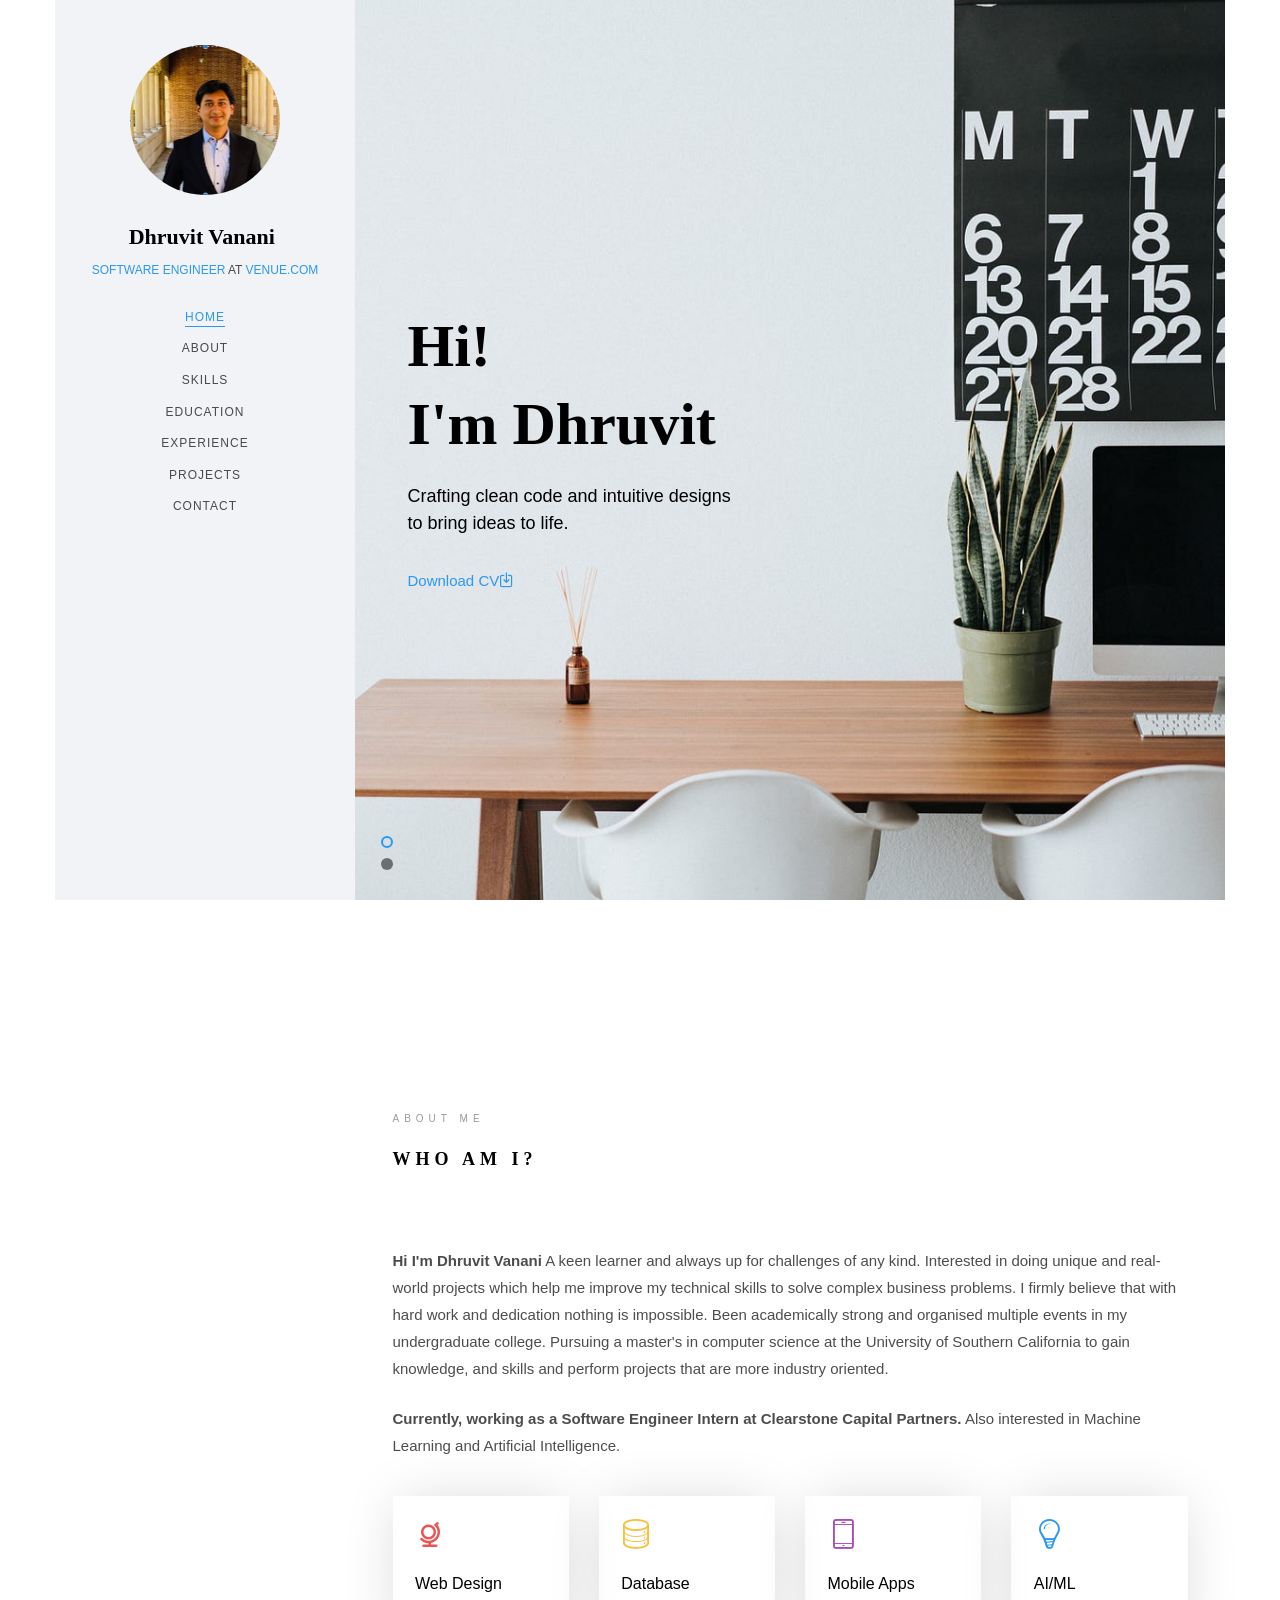
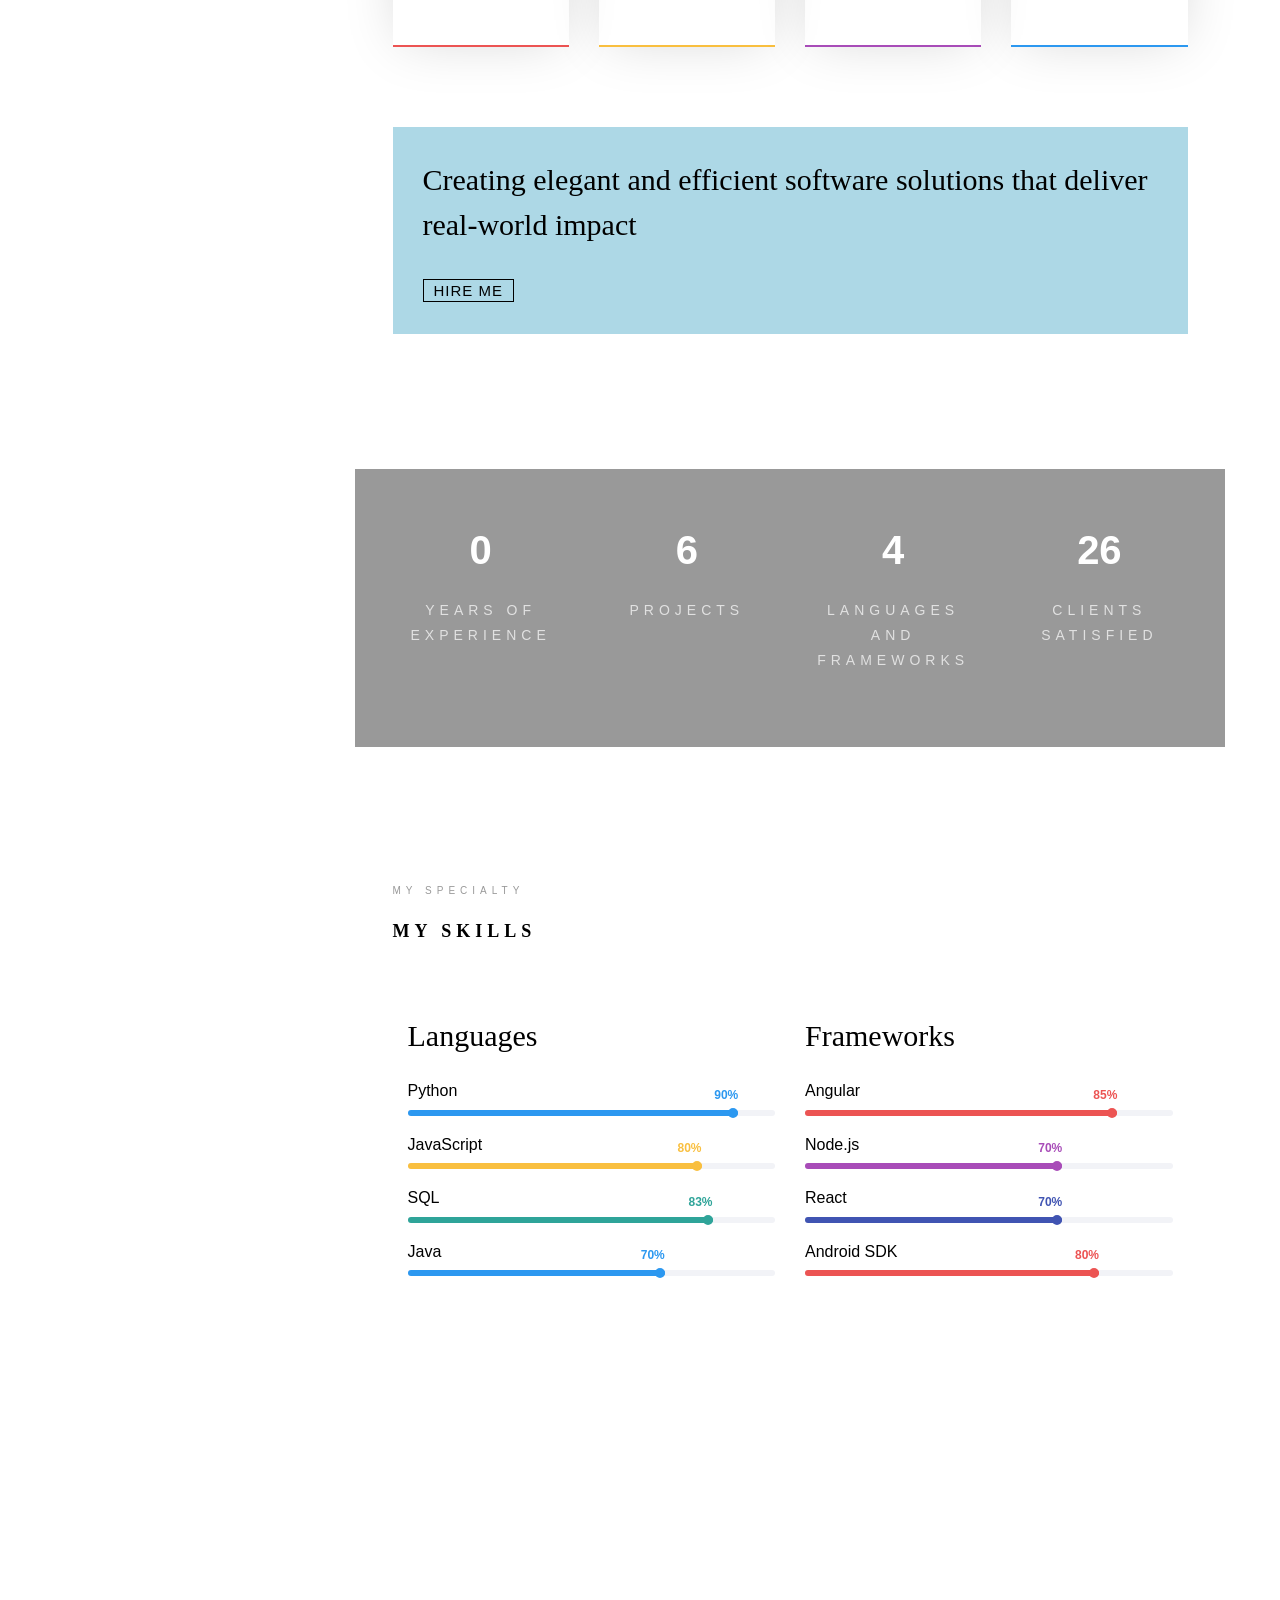
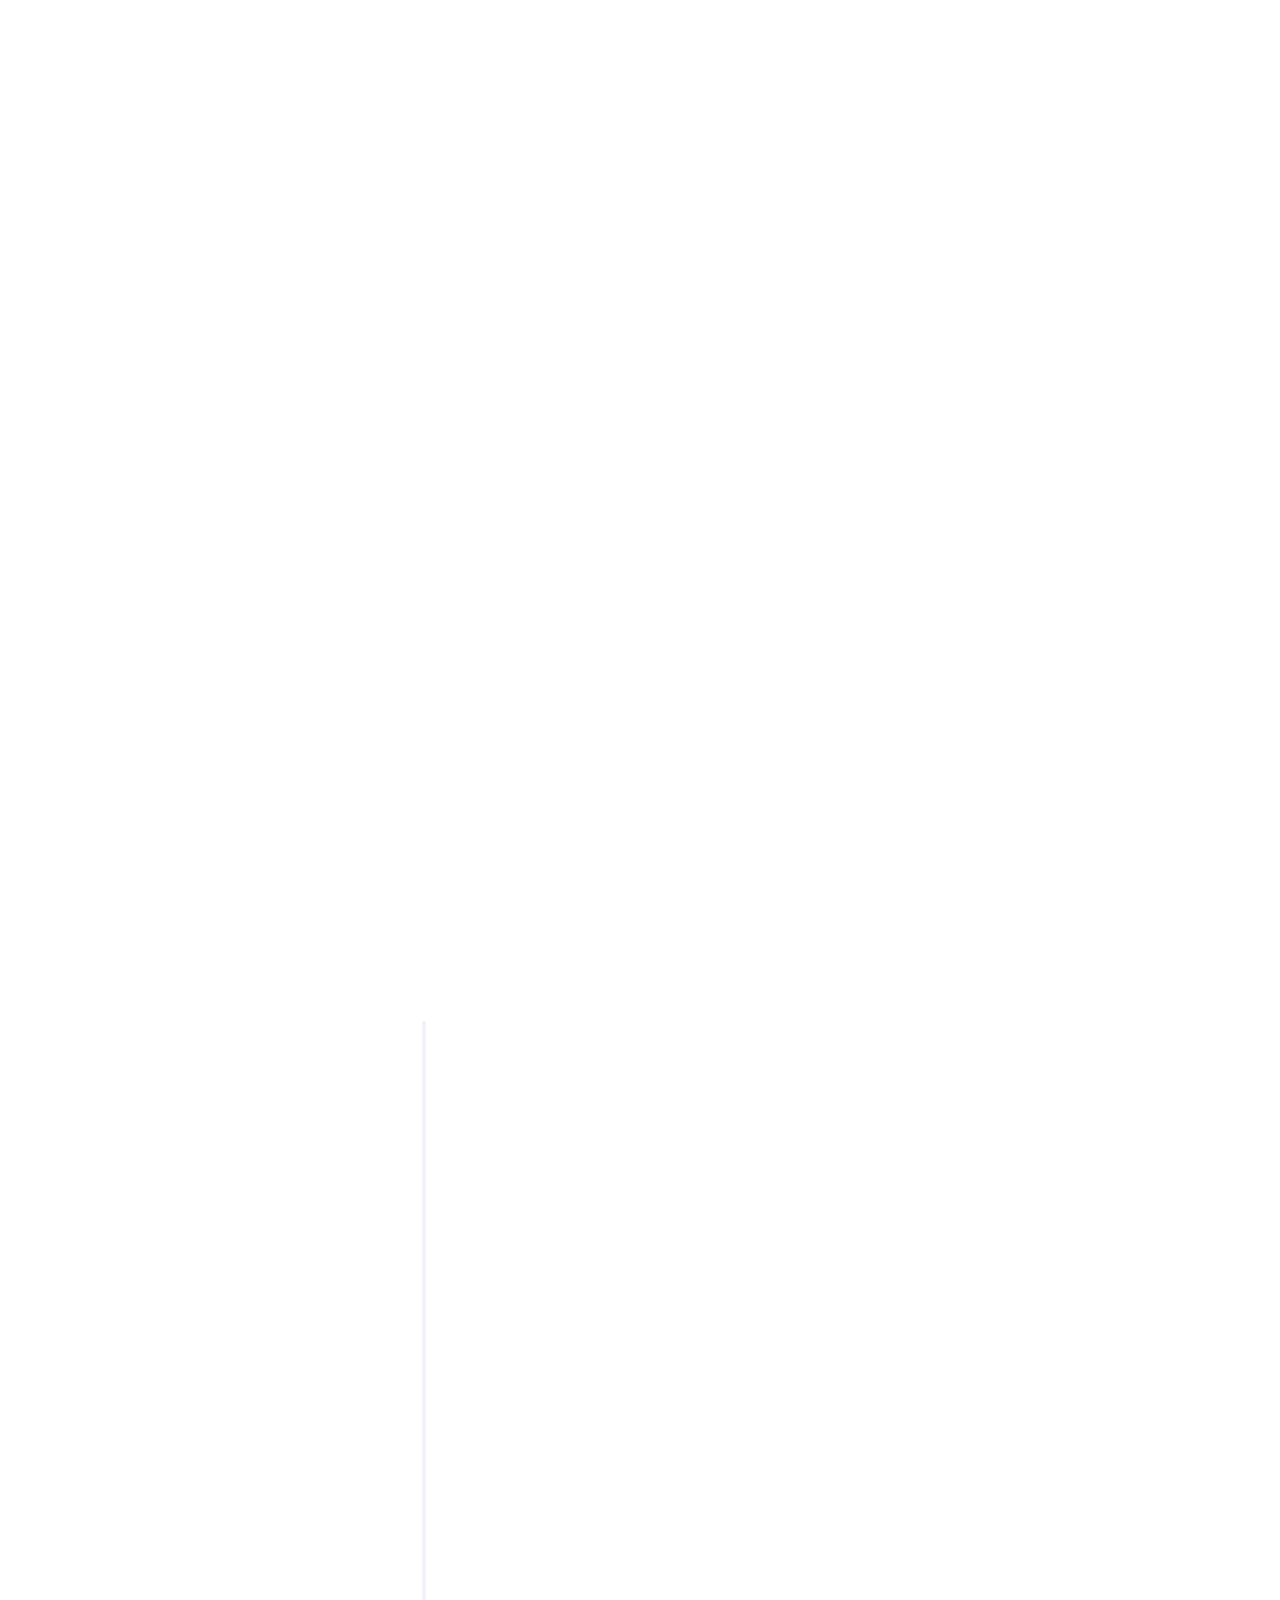
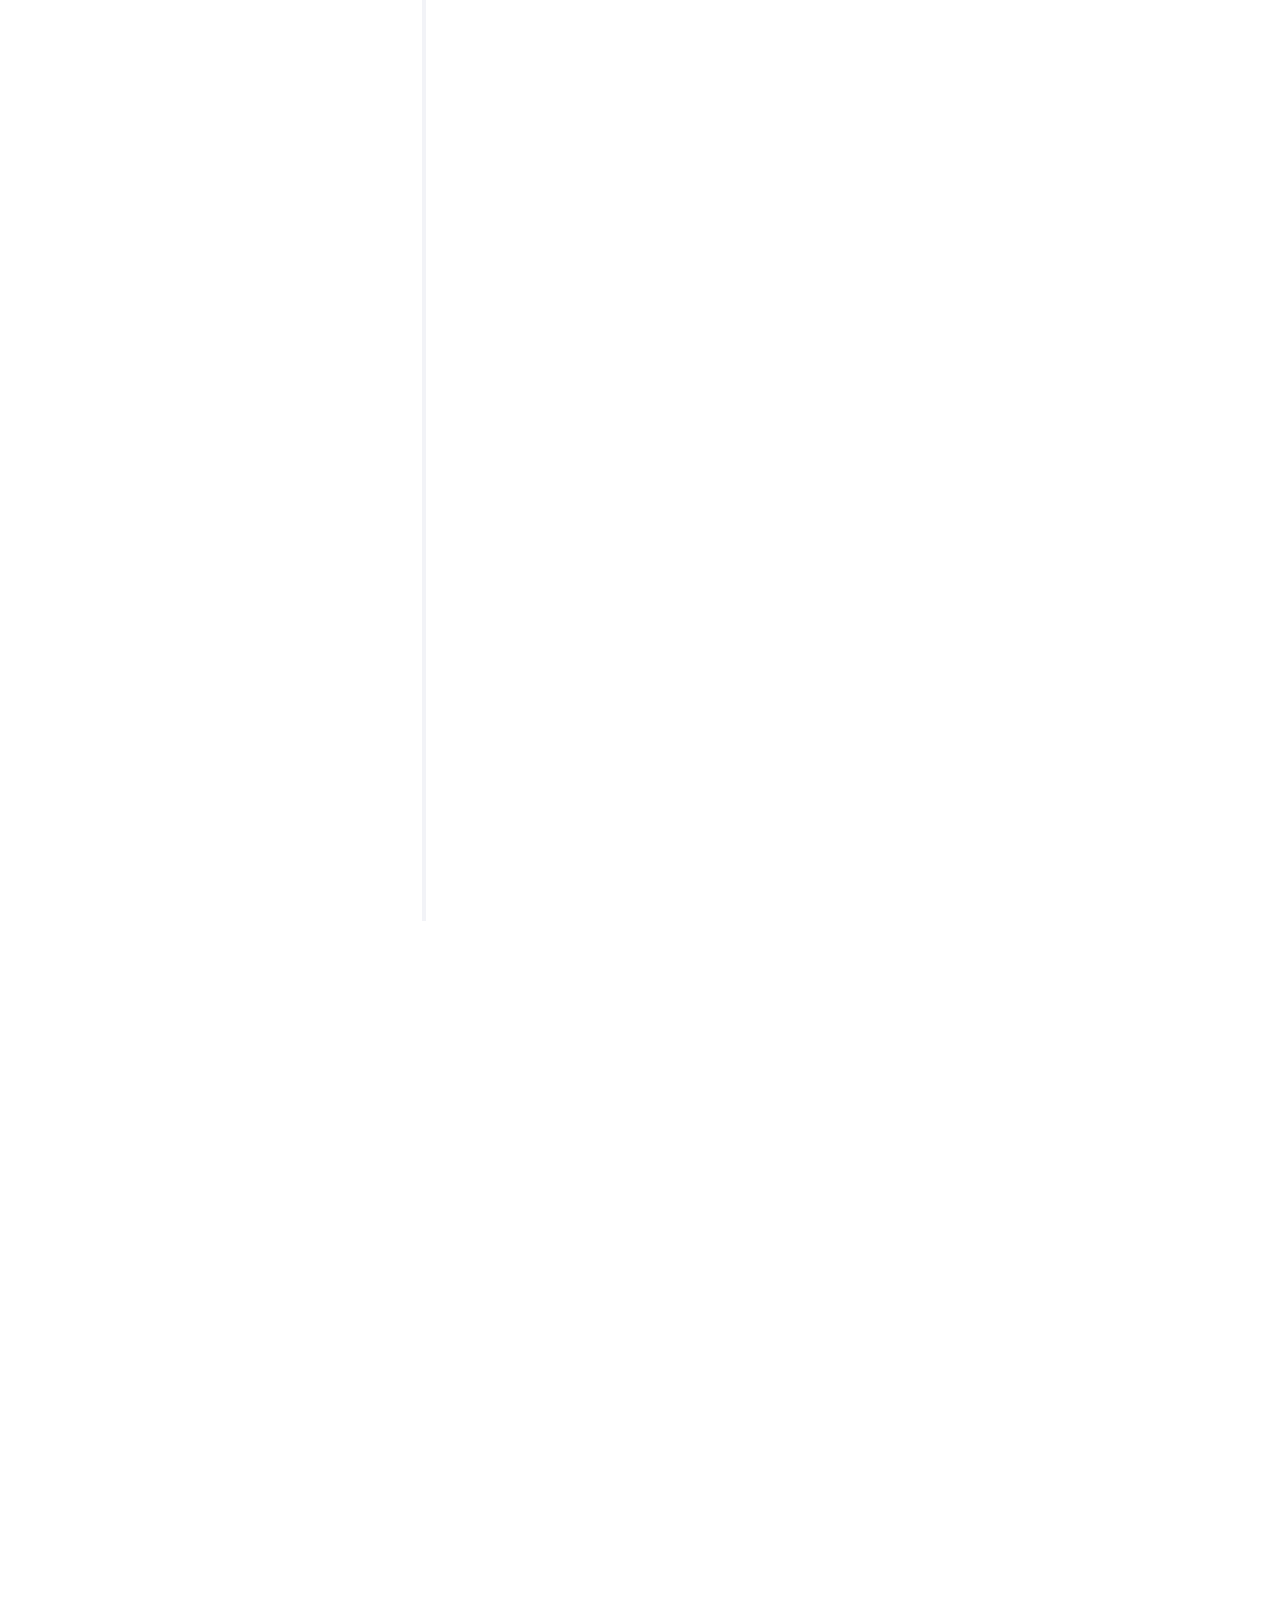
==== commit 14f3c55d: "Update index.html" ====
--- a/index.html
+++ b/index.html
@@ -89,7 +89,7 @@
 					   					<div class="desc">
 						   					<h1>Hi! <br>I'm Dhruvit</h1>
 						   					<h2>Crafting clean code and intuitive designs to bring ideas to life.</h2>
-												<p><a href="https://drive.google.com/file/d/1wRsM4aTiJpBGH_Ic5LsvvDmcjvGIGerb/view?usp=drive_link" target="_blank">Download CV<i class="icon-download4"></i></a></p>
+												<p><a href="https://drive.google.com/file/d/1tKjLK1i2PmmLz-SOEVrBnxaJecGf6C1D/view?usp=drive_link" target="_blank">Download CV<i class="icon-download4"></i></a></p>
 											</div>
 					   				</div>
 					   			</div>
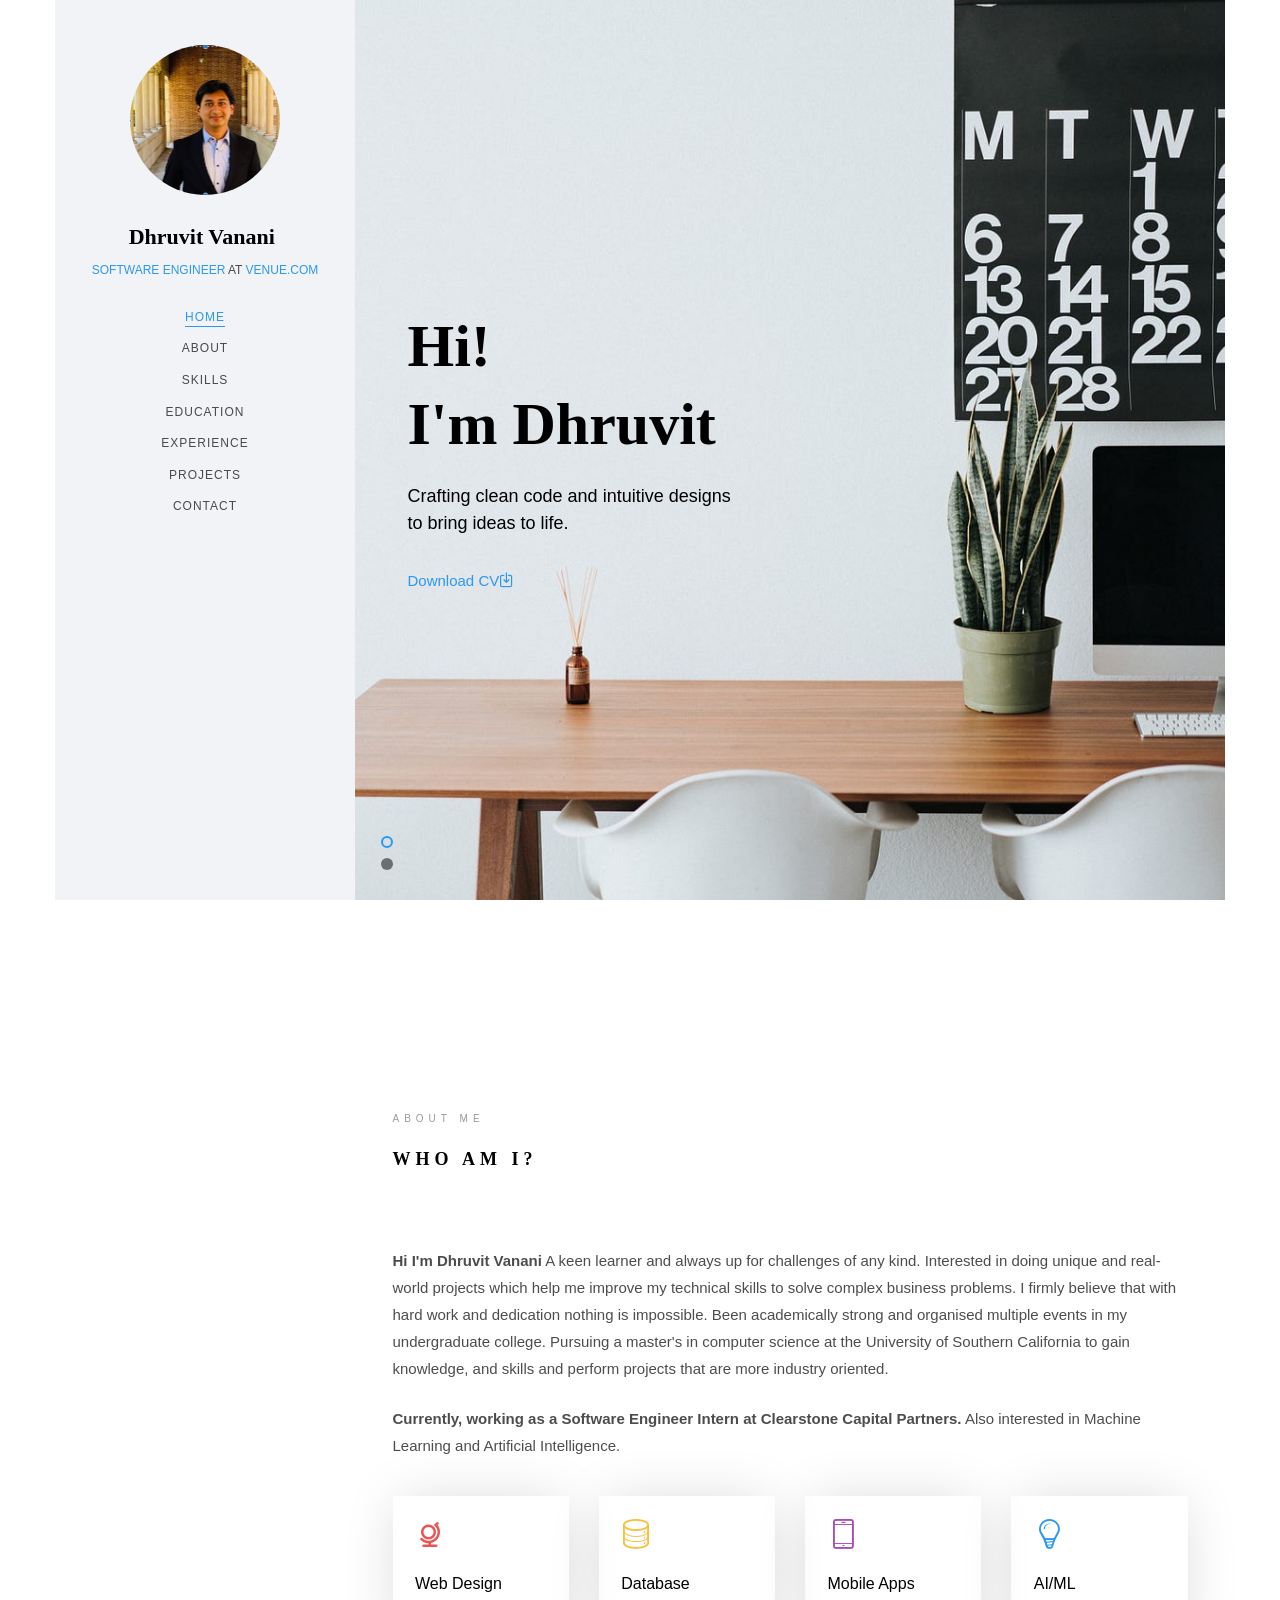
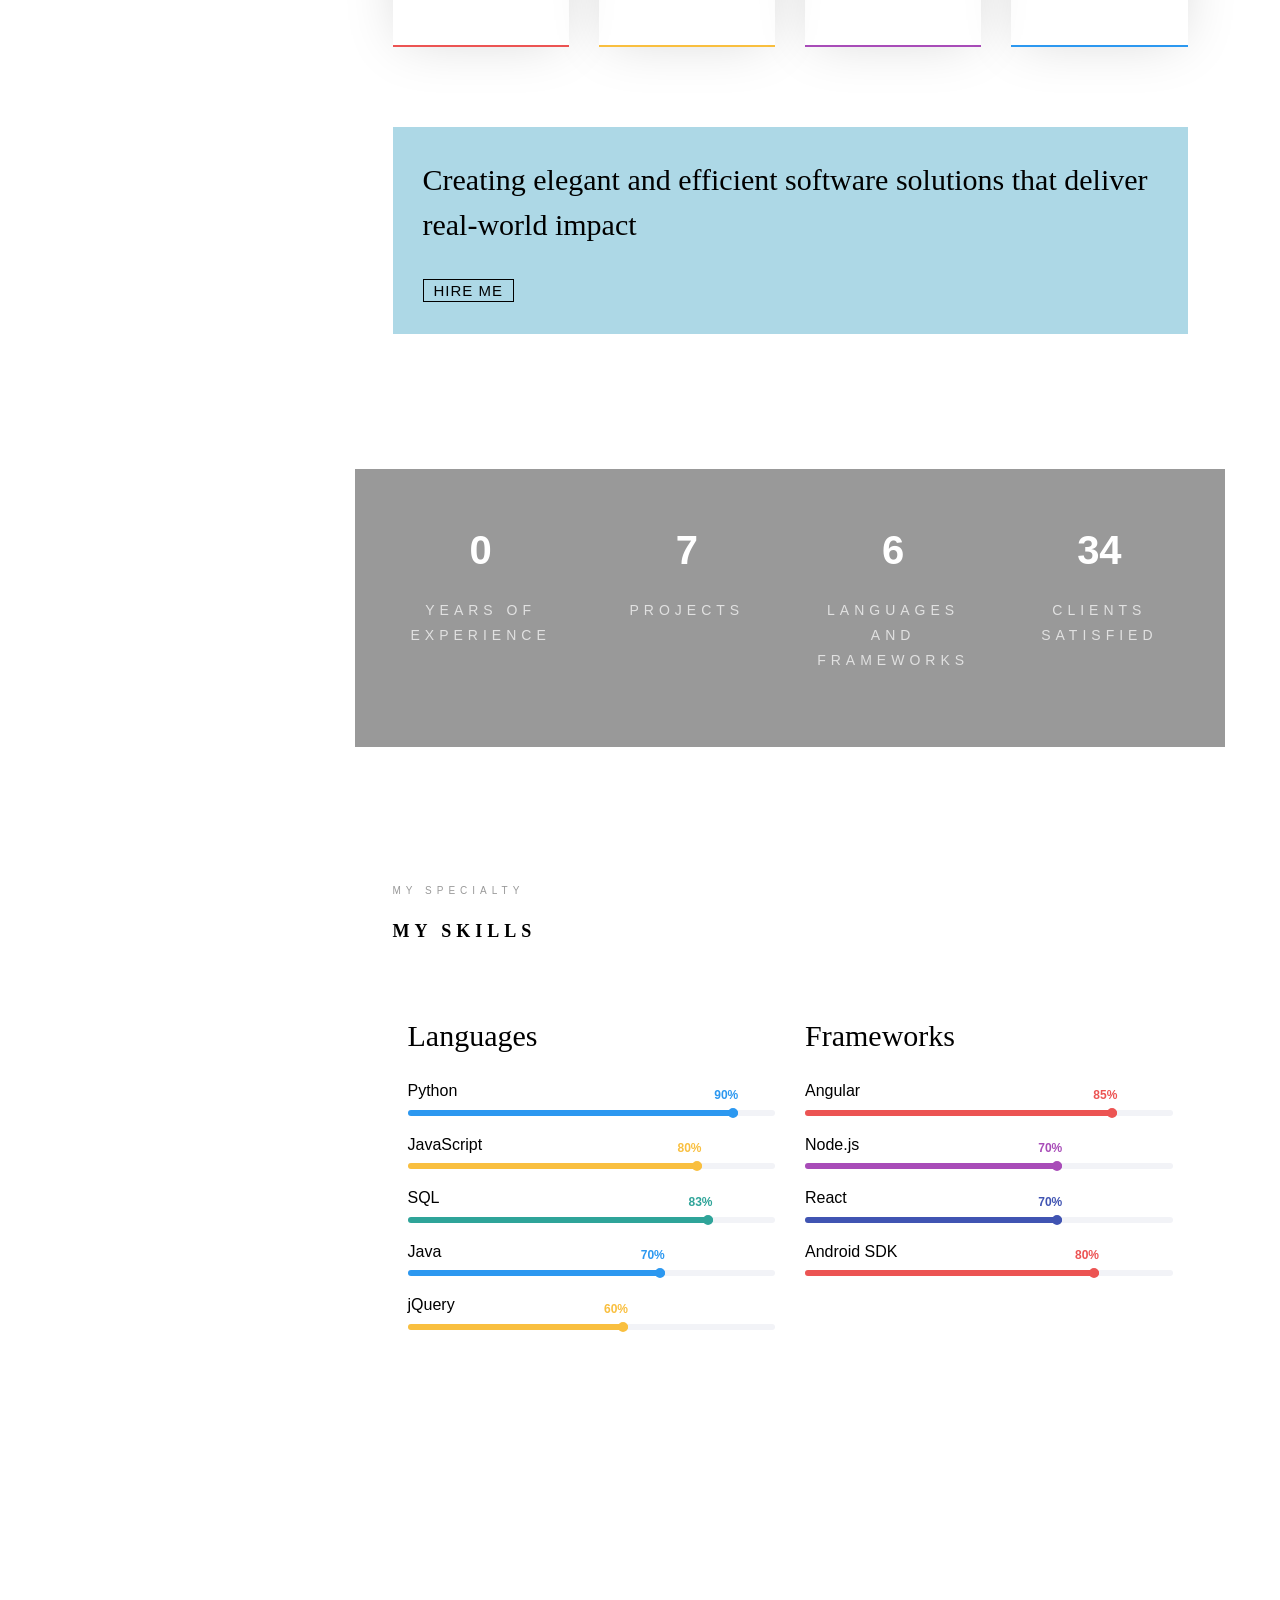
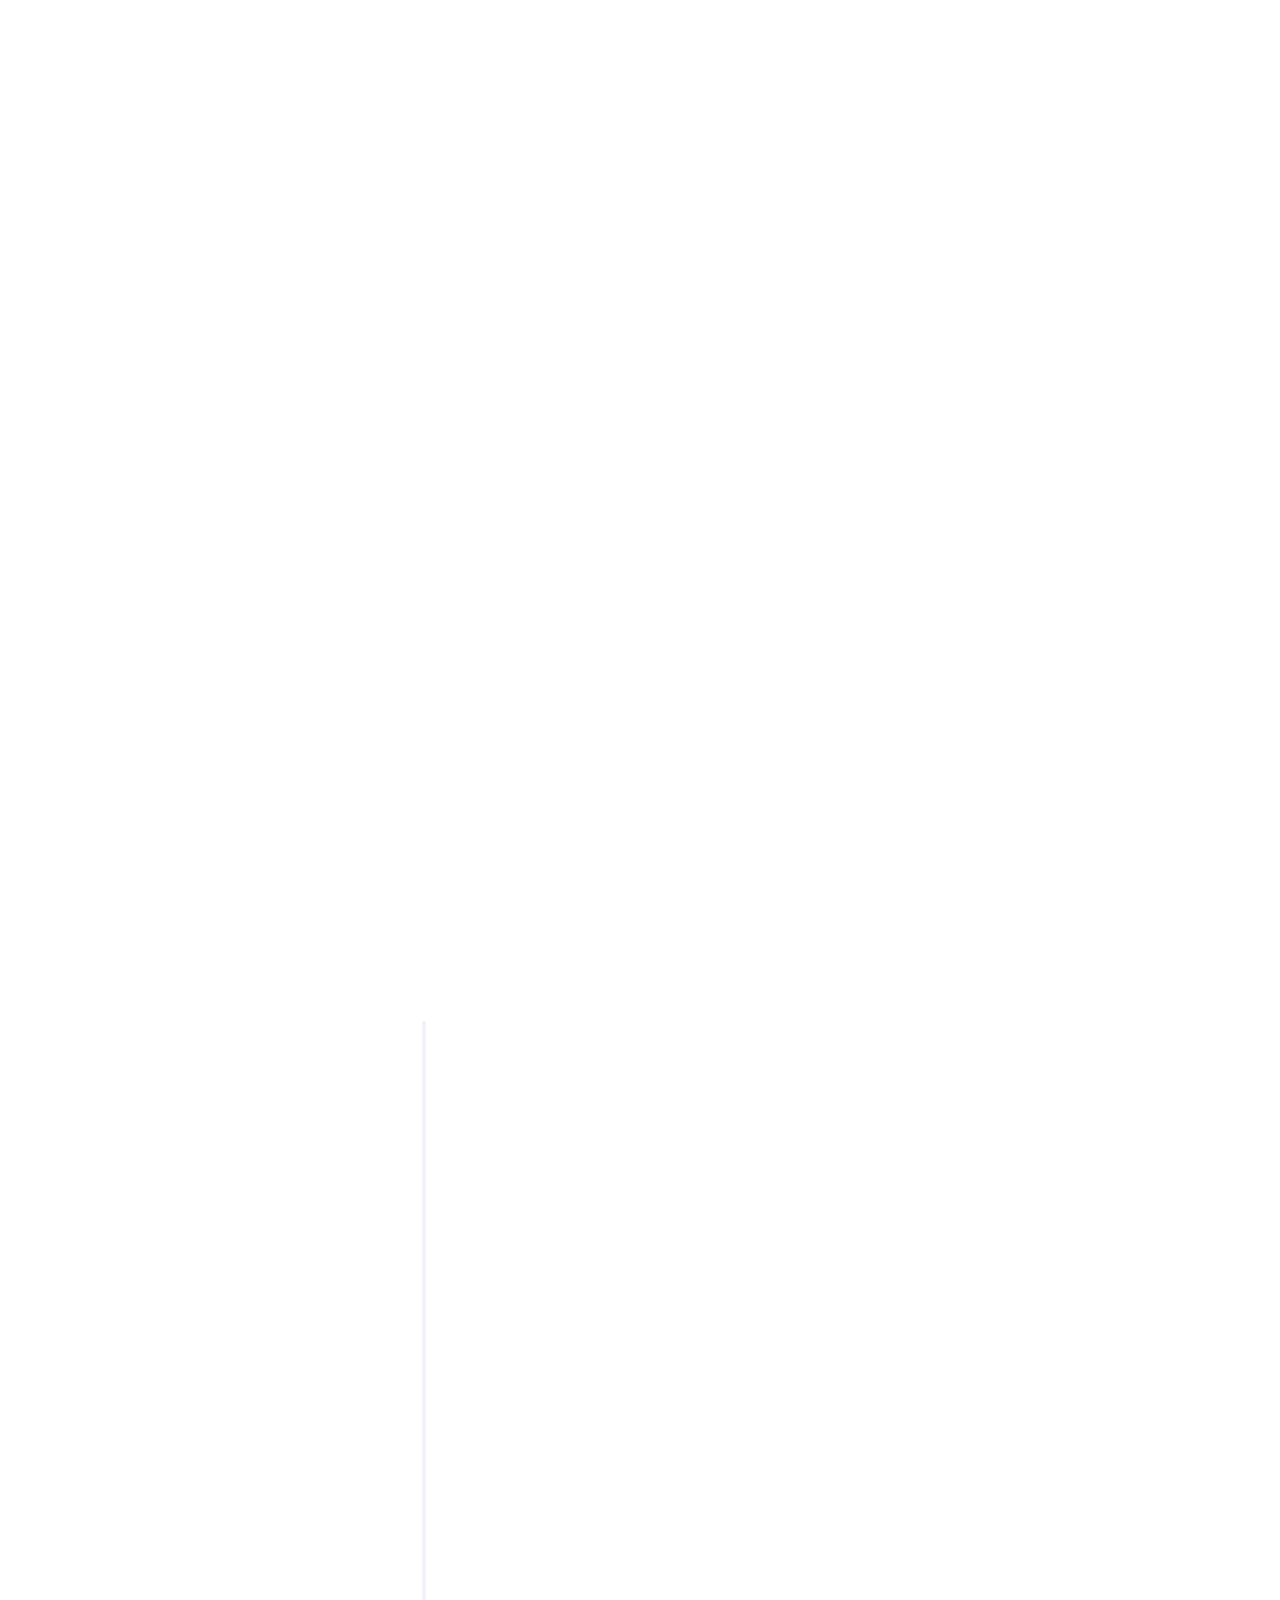
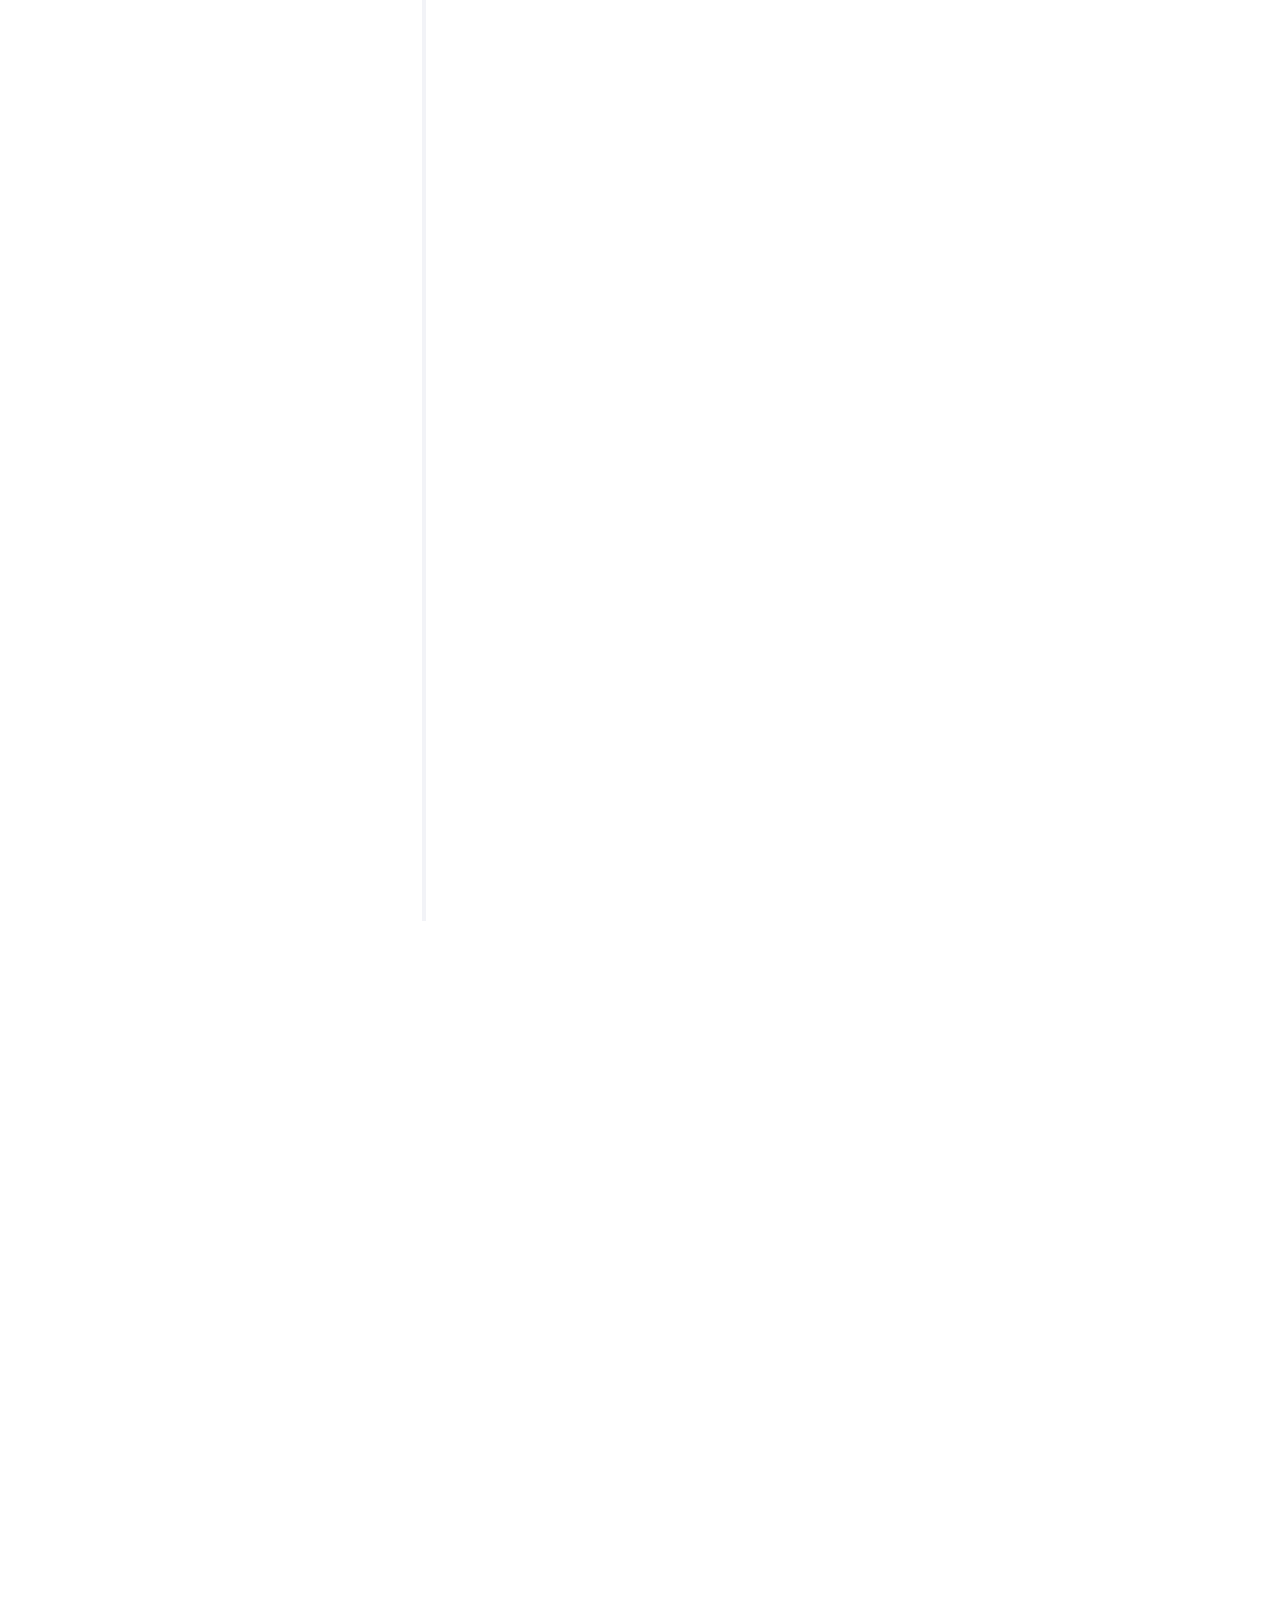
==== commit cc8ab6d1: "Update index.html" ====
--- a/index.html
+++ b/index.html
@@ -89,7 +89,7 @@
 					   					<div class="desc">
 						   					<h1>Hi! <br>I'm Dhruvit</h1>
 						   					<h2>Crafting clean code and intuitive designs to bring ideas to life.</h2>
-												<p><a href="https://drive.google.com/file/d/1tKjLK1i2PmmLz-SOEVrBnxaJecGf6C1D/view?usp=drive_link" target="_blank">Download CV<i class="icon-download4"></i></a></p>
+												<p><a href="https://drive.google.com/file/d/1RDtbfuBNsH_KWpbxWmPVbijKwdZs2FFY/view?usp=sharing" target="_blank">Download CV<i class="icon-download4"></i></a></p>
 											</div>
 					   				</div>
 					   			</div>
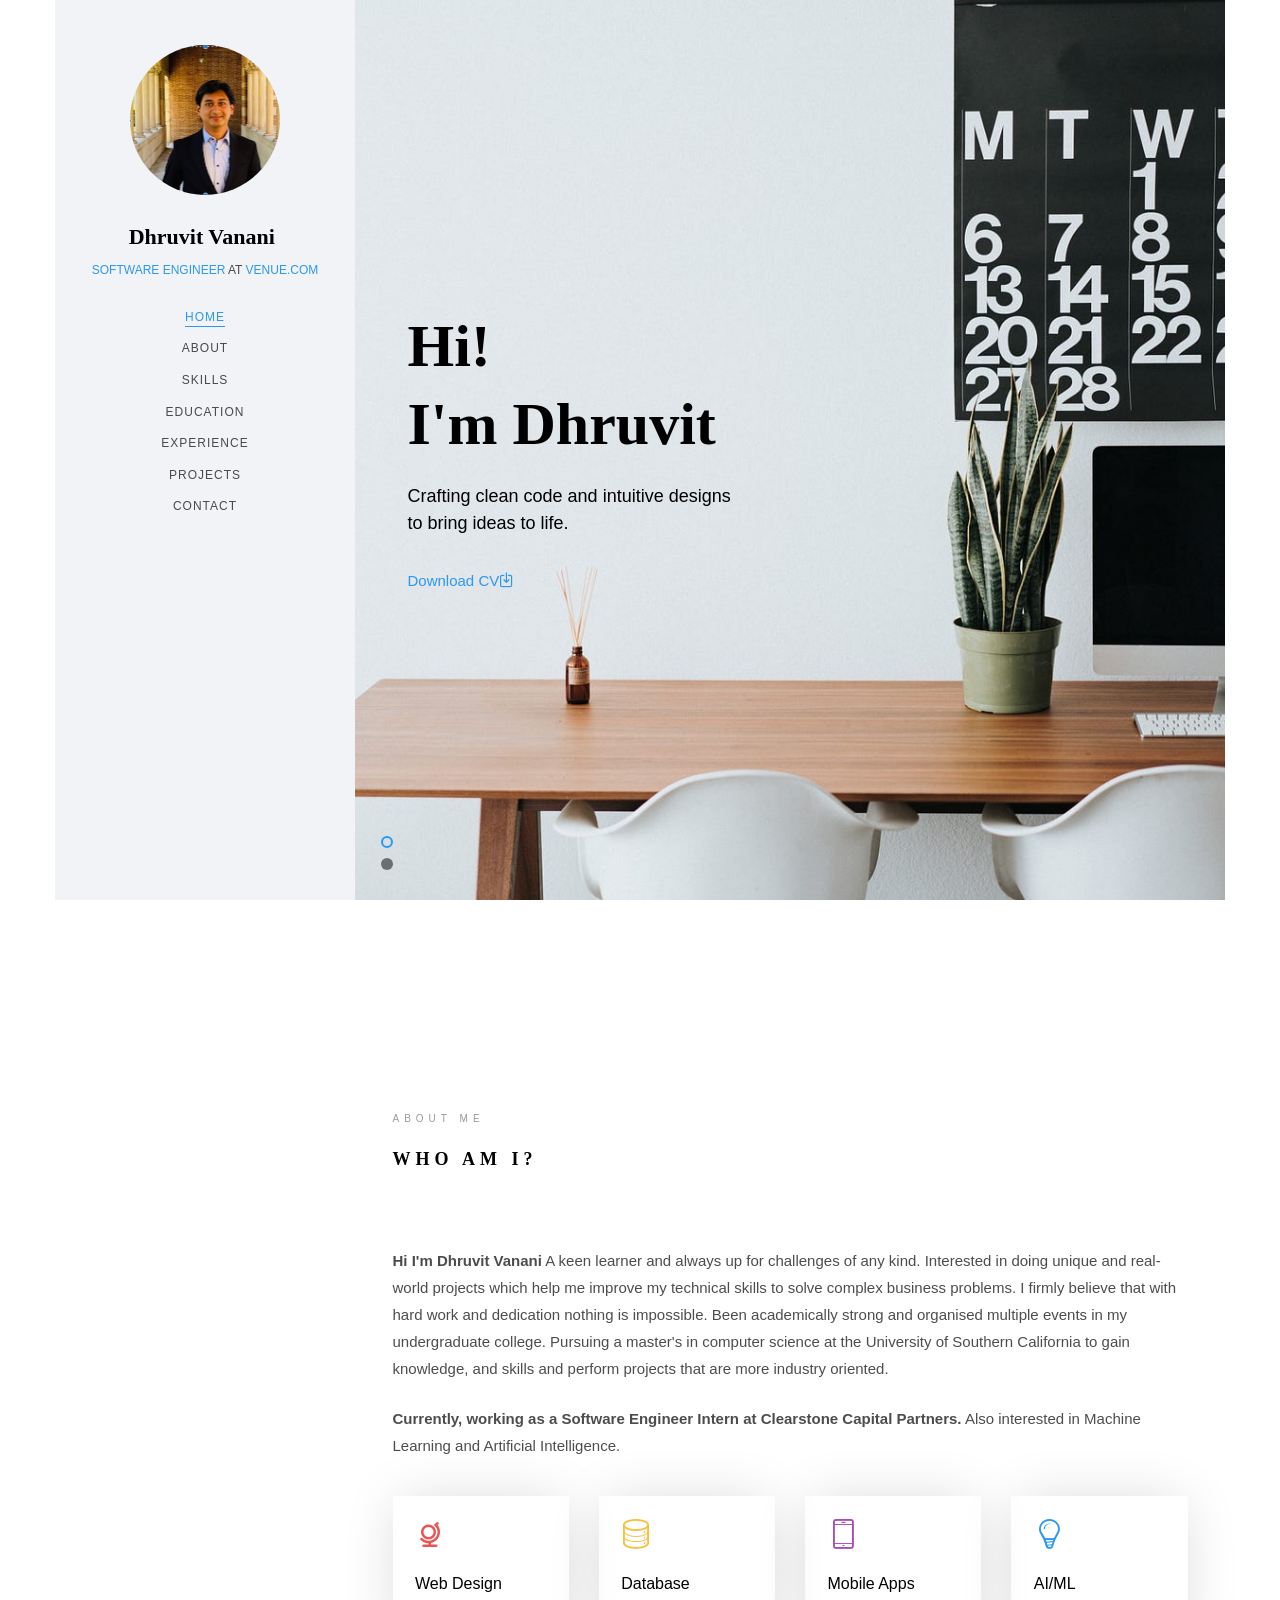
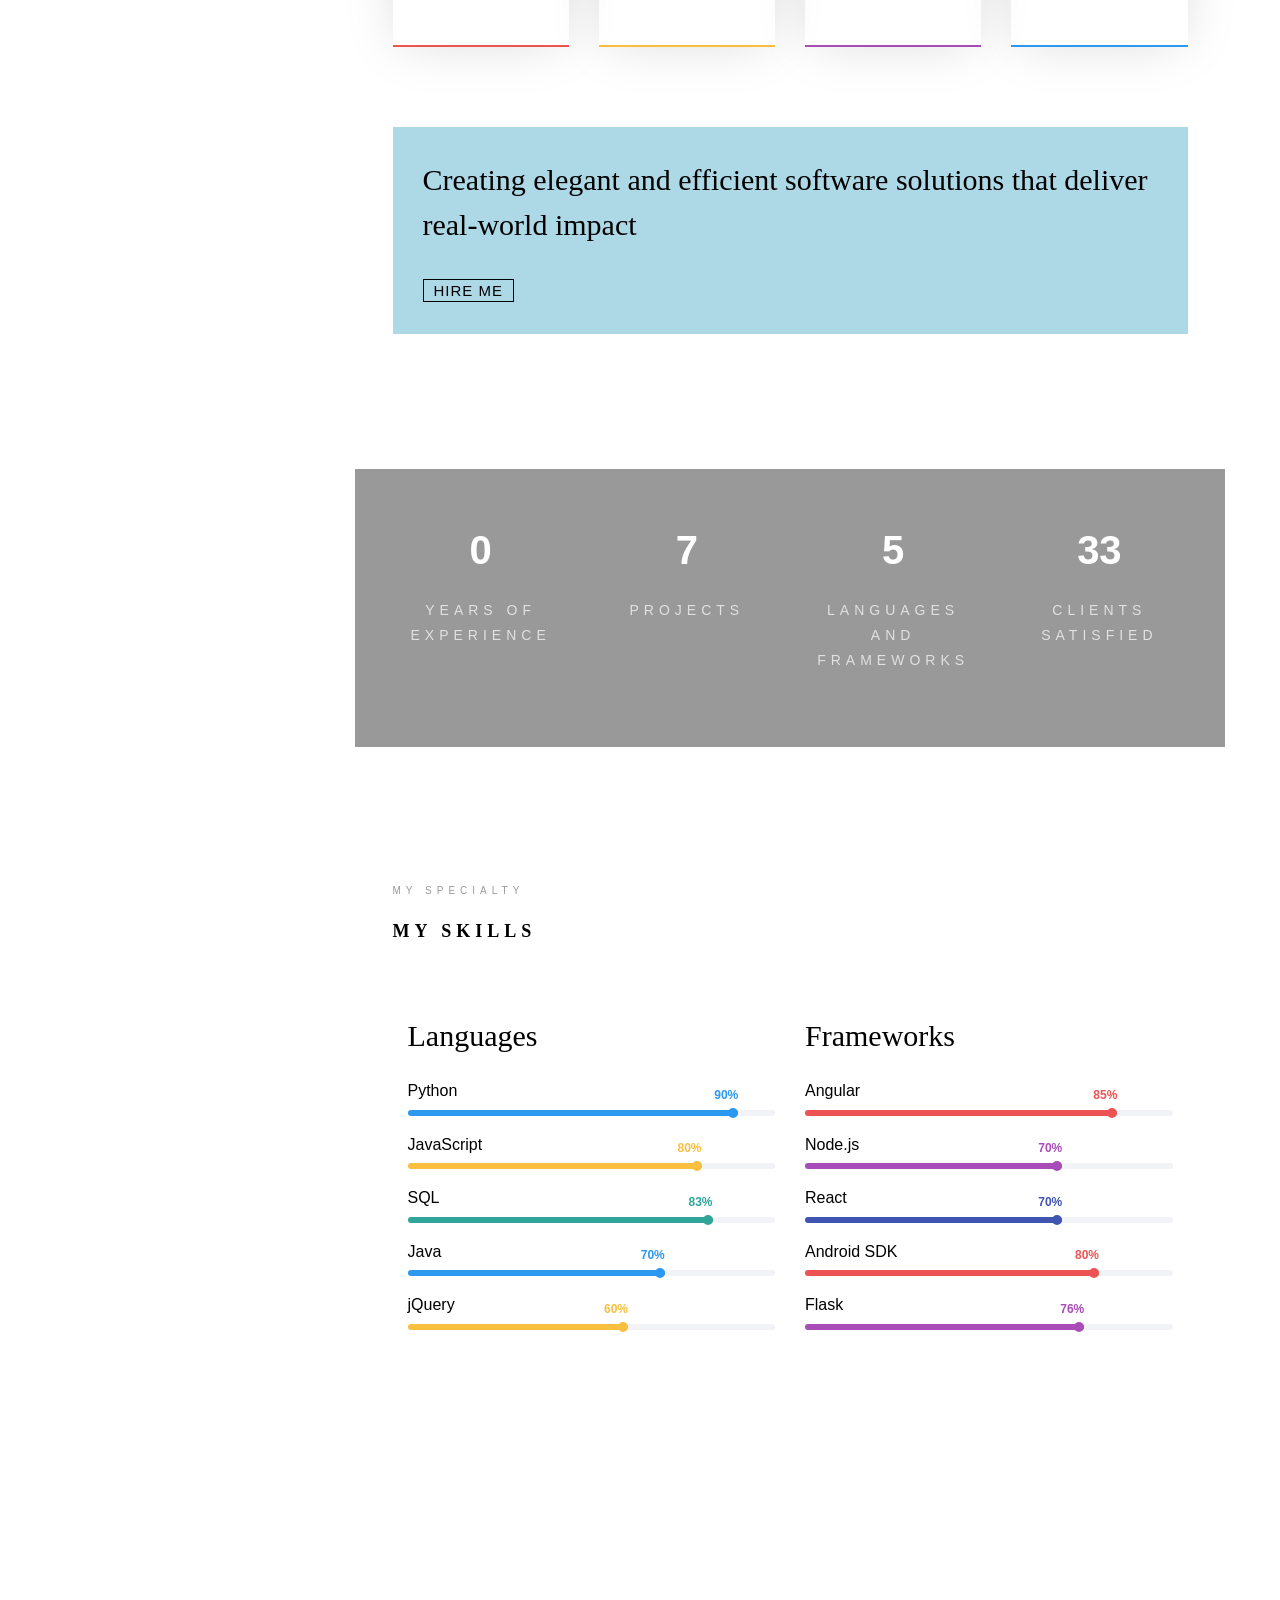
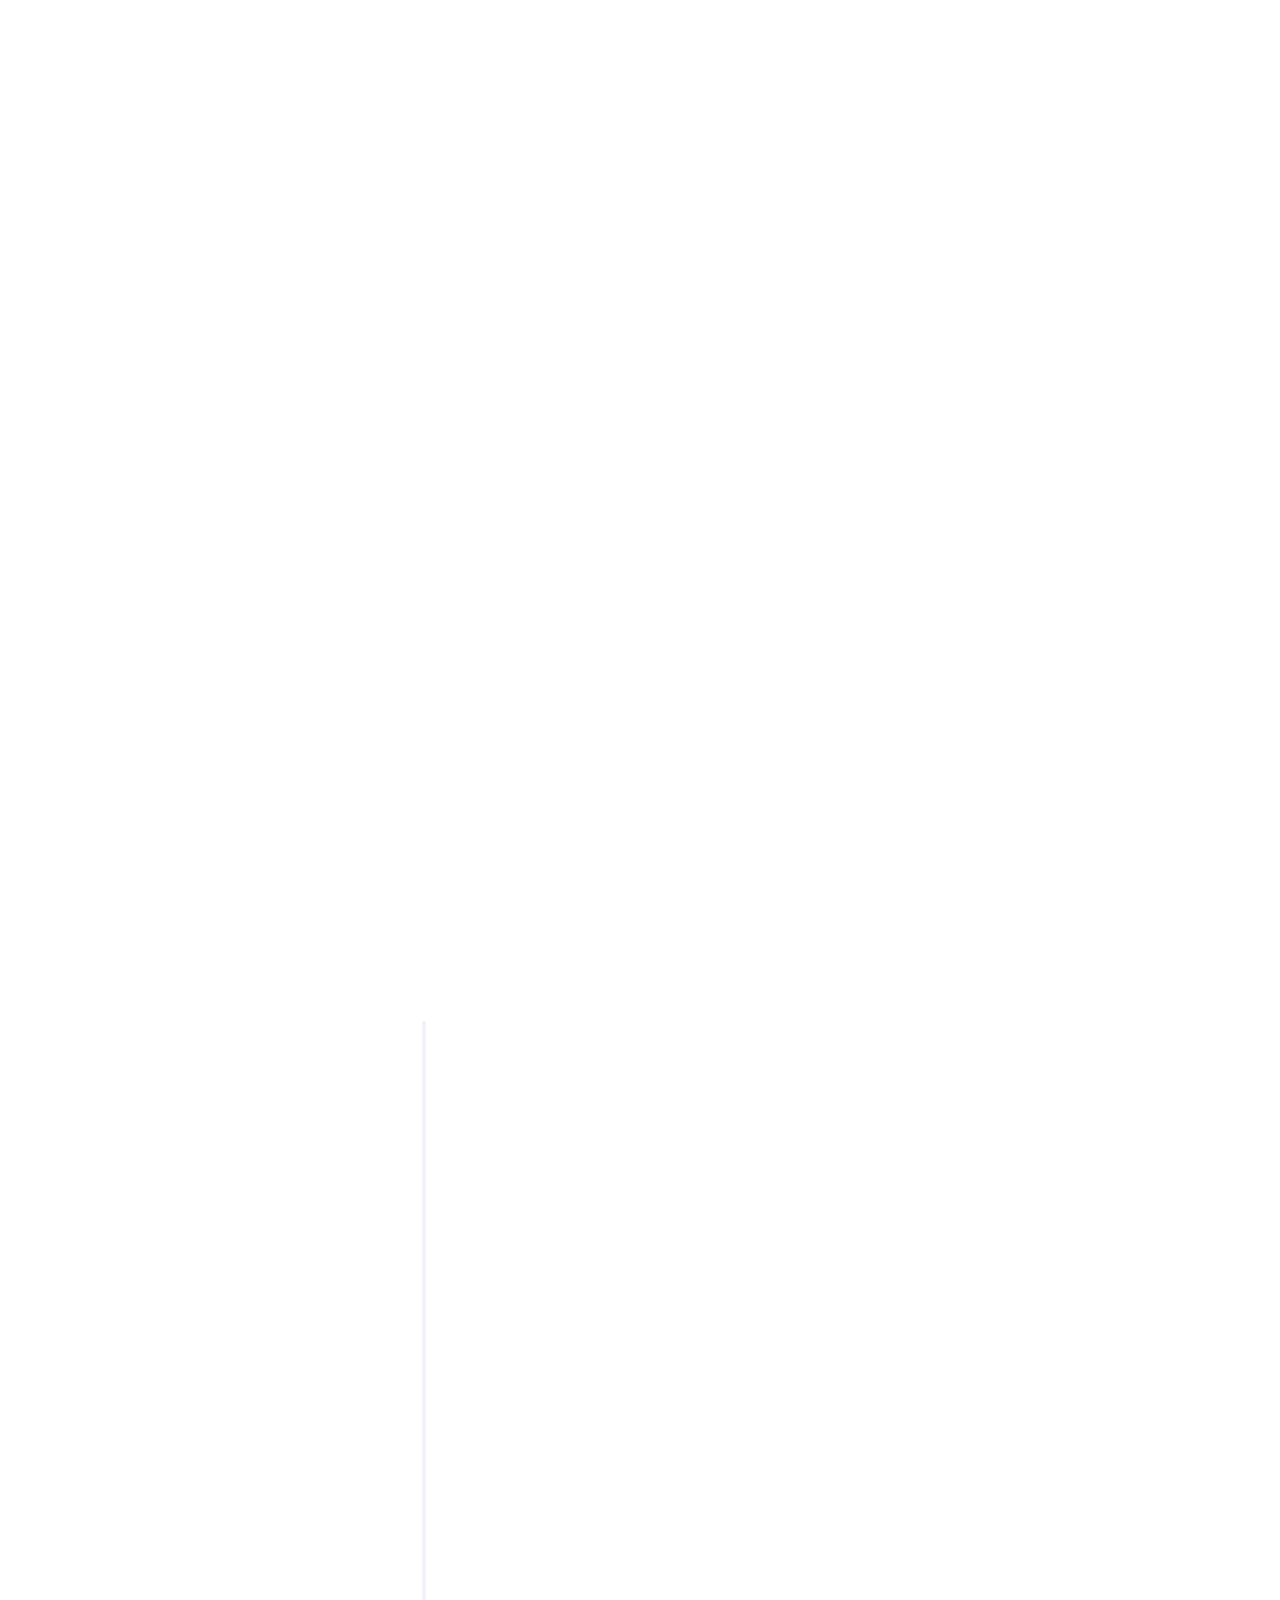
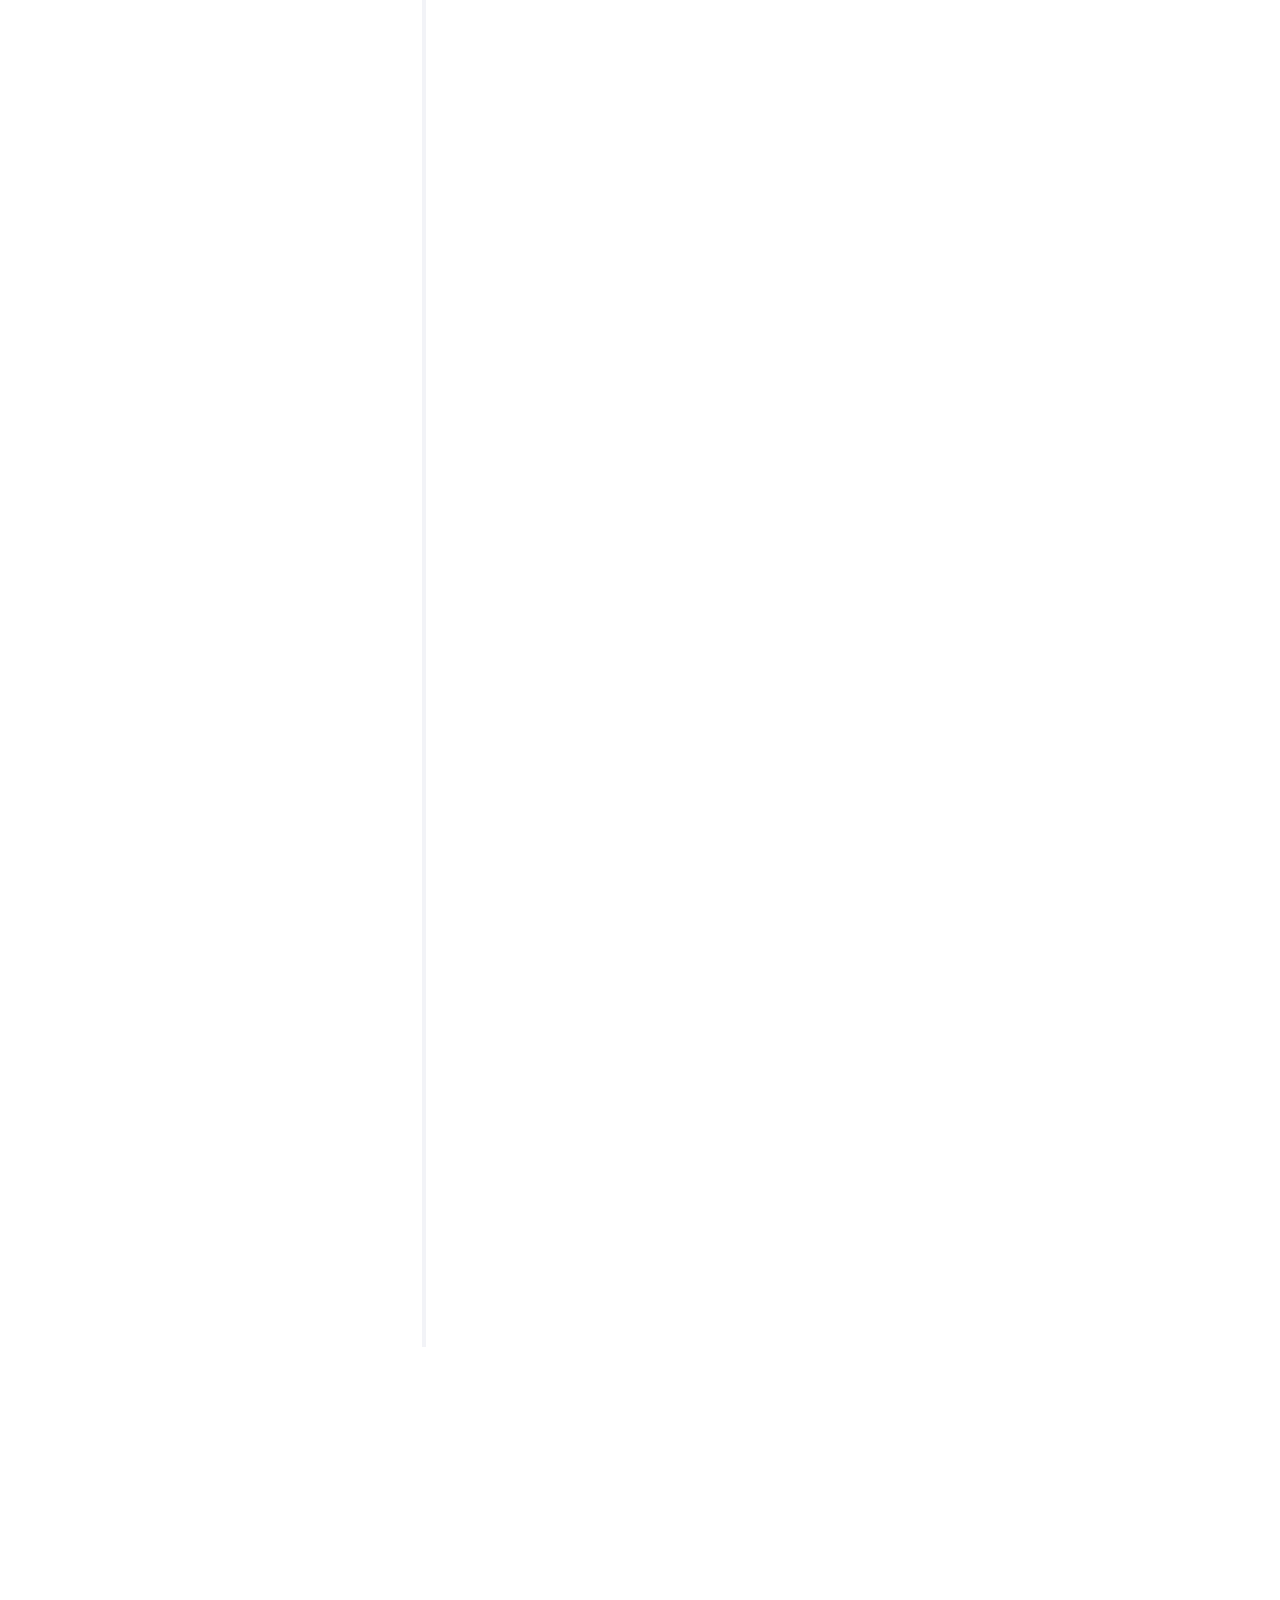
==== commit 3f6c399e: "update" ====
--- a/index.html
+++ b/index.html
@@ -89,7 +89,7 @@
 					   					<div class="desc">
 						   					<h1>Hi! <br>I'm Dhruvit</h1>
 						   					<h2>Crafting clean code and intuitive designs to bring ideas to life.</h2>
-												<p><a href="https://drive.google.com/file/d/1RDtbfuBNsH_KWpbxWmPVbijKwdZs2FFY/view?usp=sharing" target="_blank">Download CV<i class="icon-download4"></i></a></p>
+												<p><a href="https://drive.google.com/file/d/15cN2CZYe6Zf9ZSDl25hukOUsnEi-pN7Z/view?usp=drive_link" target="_blank">Download CV<i class="icon-download4"></i></a></p>
 											</div>
 					   				</div>
 					   			</div>
@@ -473,6 +473,28 @@
 					<div class="row">
 						<div class="col-md-12">
 				         <div class="timeline-centered">
+
+							<article class="timeline-entry animate-box" data-animate-effect="fadeInLeft">
+					            <div class="timeline-entry-inner">
+
+					               <div class="timeline-icon color-1">
+					                  <i class="icon-pen2"></i>
+					               </div>
+
+					               <div class="timeline-label">
+					                  <h2><a href="#">Software Engineer - Intern</a> <span>Jun 2023 - Aug 2023</span></h2>
+									  <h4>Clearstone Capital Partners - Los Angeles, CA</h4>
+									  
+										<li>Streamlined website's frontend with BigCommerce & Stencil.JS, reducing load time by 80% and enhancing user experience</li>
+										<li>Integrated APIs from ChargeAfter, Acima, and Stripe, enabling smooth payment processing and 90% increased order value</li>
+										<li>Engineered backend logic for product updates, reducing processing time and customer complaints by 50%</li>
+										<li>Refined MariaDB and PostgreSQL databases, reducing response time by 40%, efficiently handling increased inventory</li>
+										<li>Enhanced e-commerce analytics with optimized Google BigQuery data warehouse, improving decision-making and query speed</li>
+					               </div>
+					            </div>
+					         </article>
+
+
 					         <article class="timeline-entry animate-box" data-animate-effect="fadeInLeft">
 					            <div class="timeline-entry-inner">
 
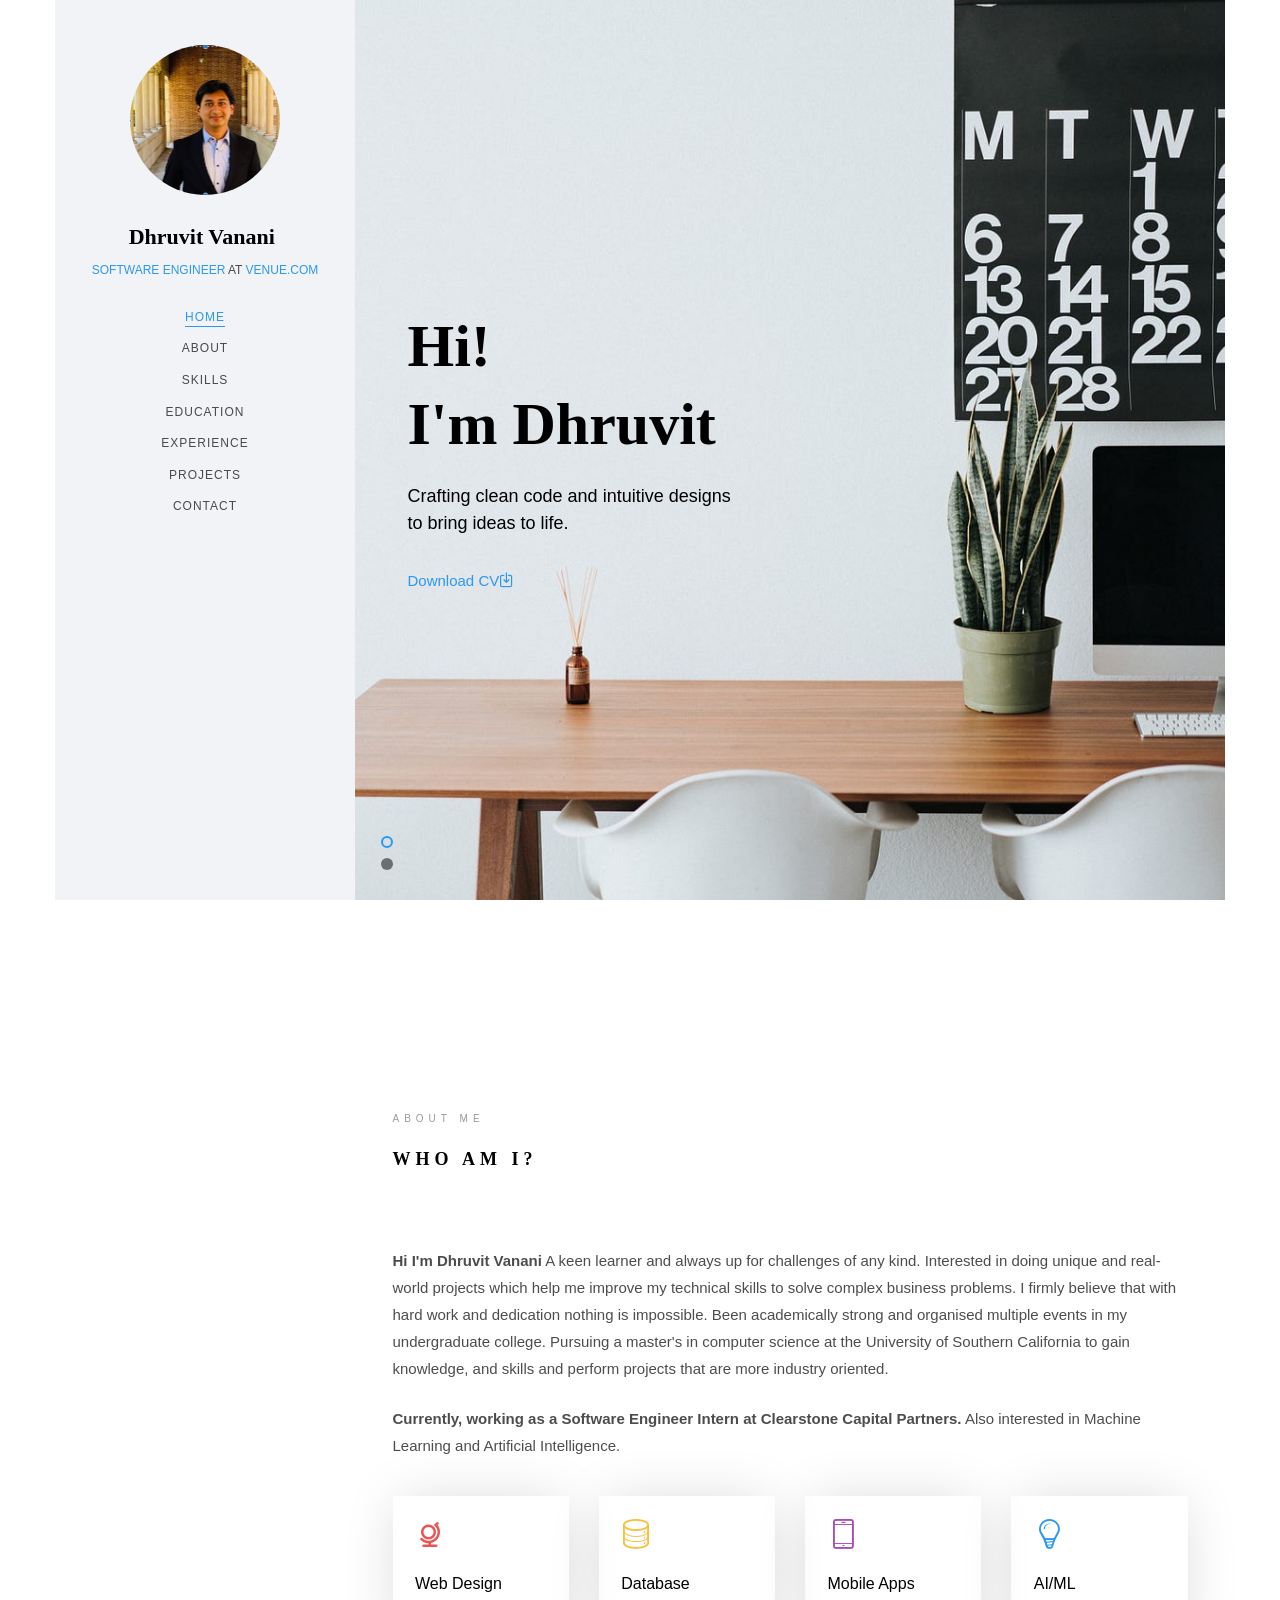
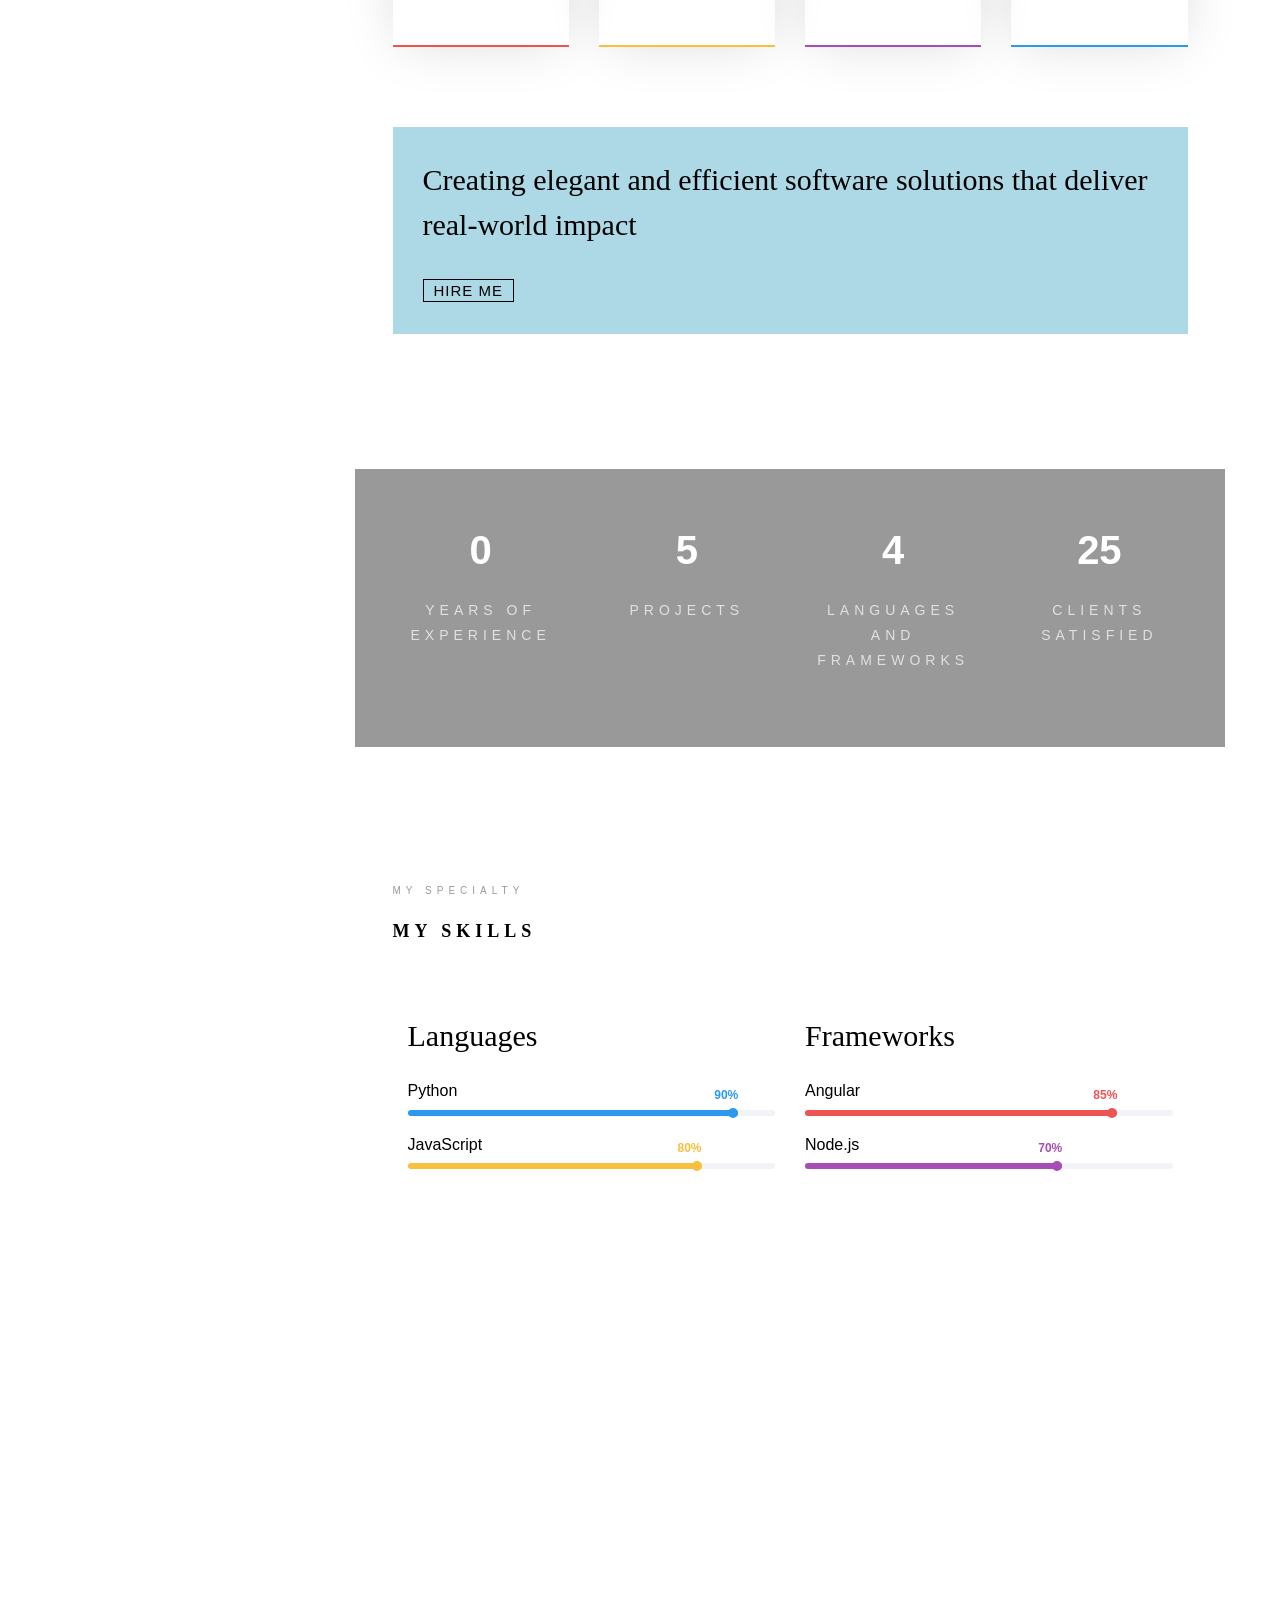
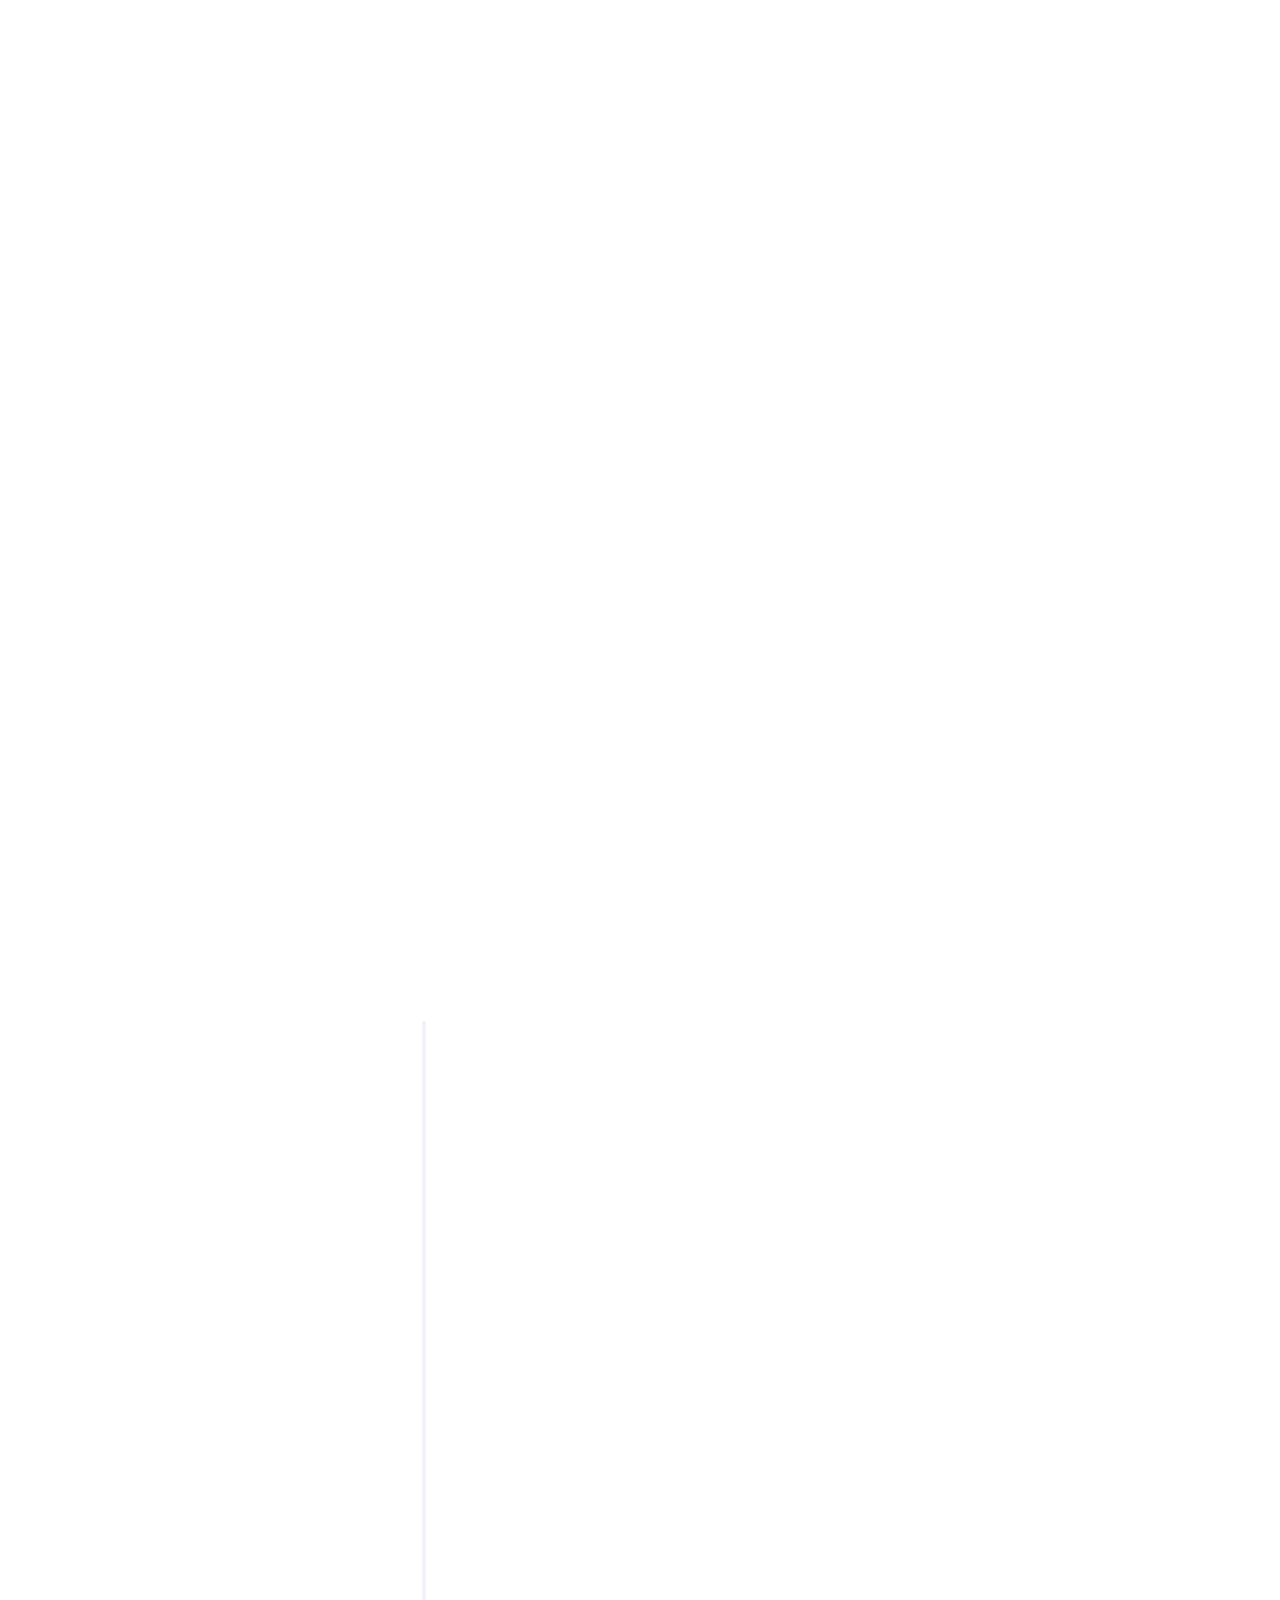
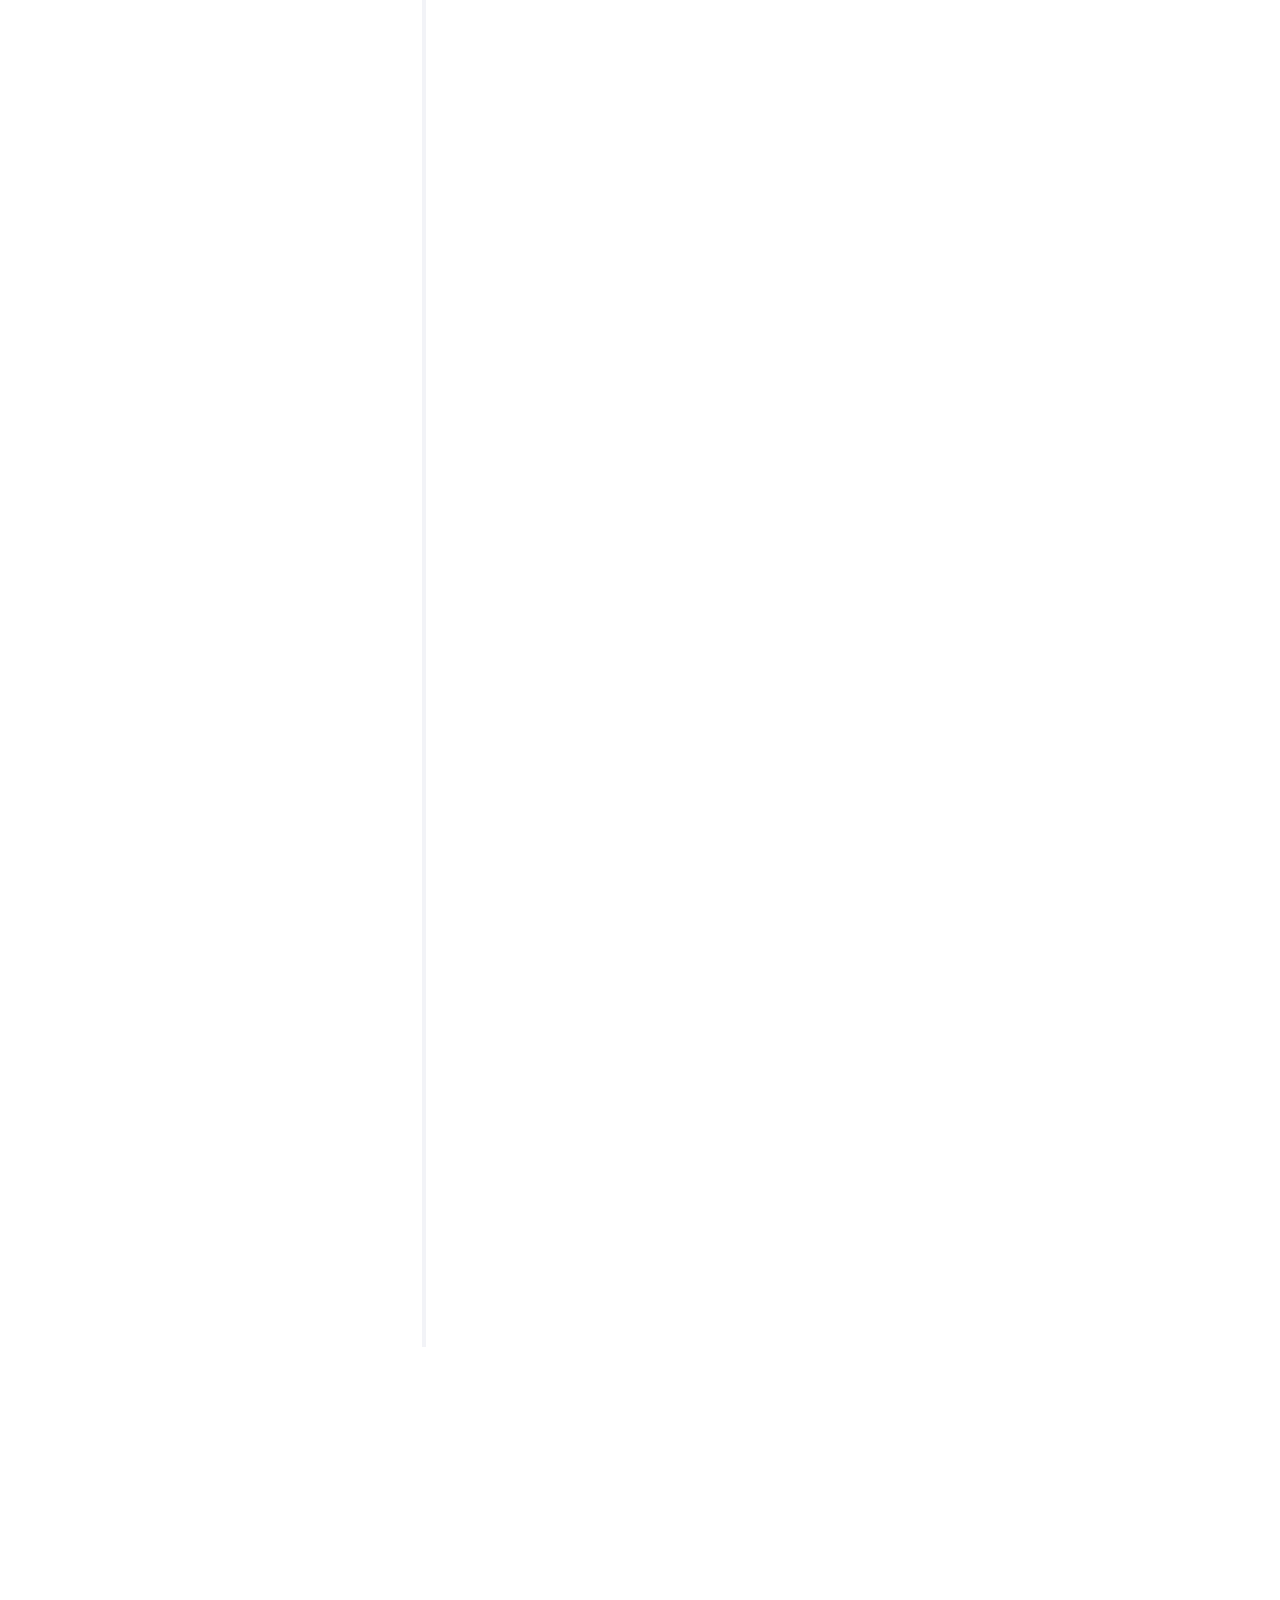
==== commit 125c7fd5: "Merge branch 'main' of https://github.com/dvanani9/dhruvitvanani" ====
--- a/index.html
+++ b/index.html
@@ -89,7 +89,7 @@
 					   					<div class="desc">
 						   					<h1>Hi! <br>I'm Dhruvit</h1>
 						   					<h2>Crafting clean code and intuitive designs to bring ideas to life.</h2>
-												<p><a href="https://drive.google.com/file/d/15cN2CZYe6Zf9ZSDl25hukOUsnEi-pN7Z/view?usp=drive_link" target="_blank">Download CV<i class="icon-download4"></i></a></p>
+												<p><a href="https://drive.google.com/file/d/1RDtbfuBNsH_KWpbxWmPVbijKwdZs2FFY/view?usp=sharing" target="_blank">Download CV<i class="icon-download4"></i></a></p>
 											</div>
 					   				</div>
 					   			</div>
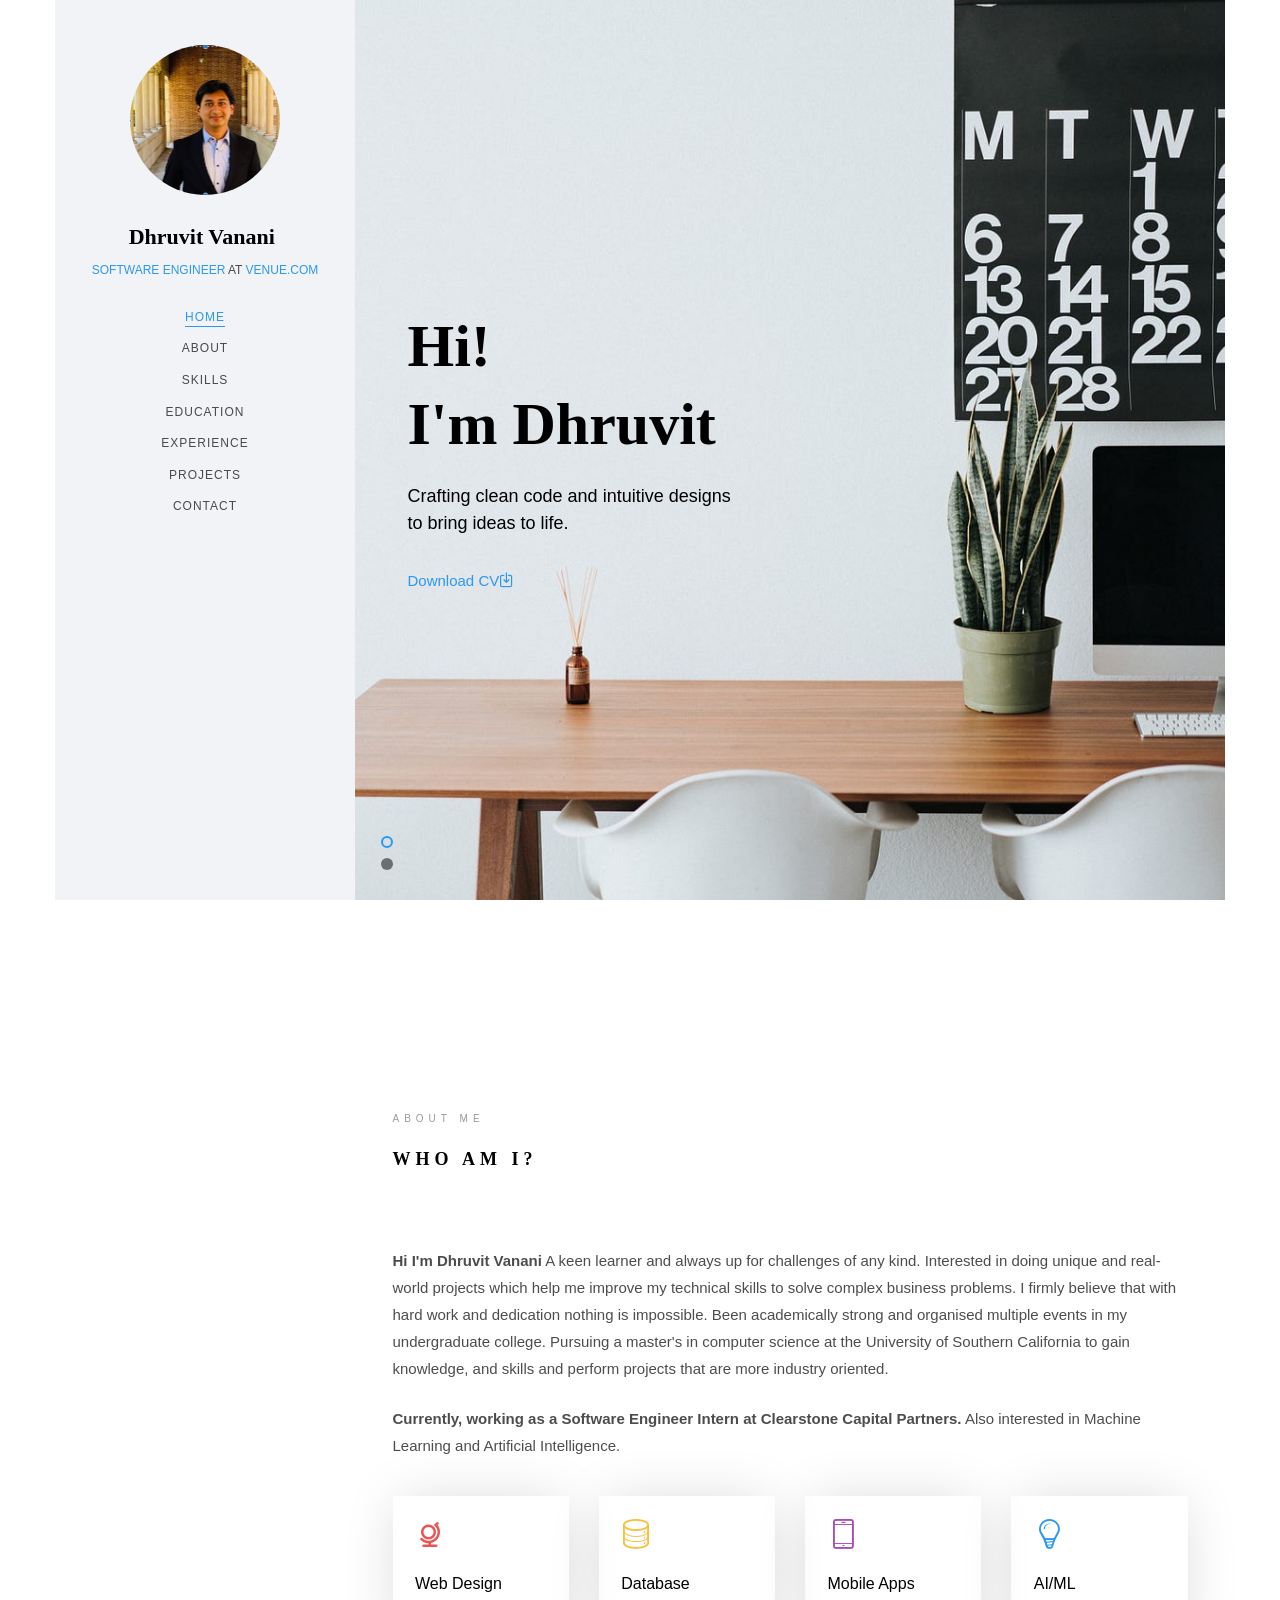
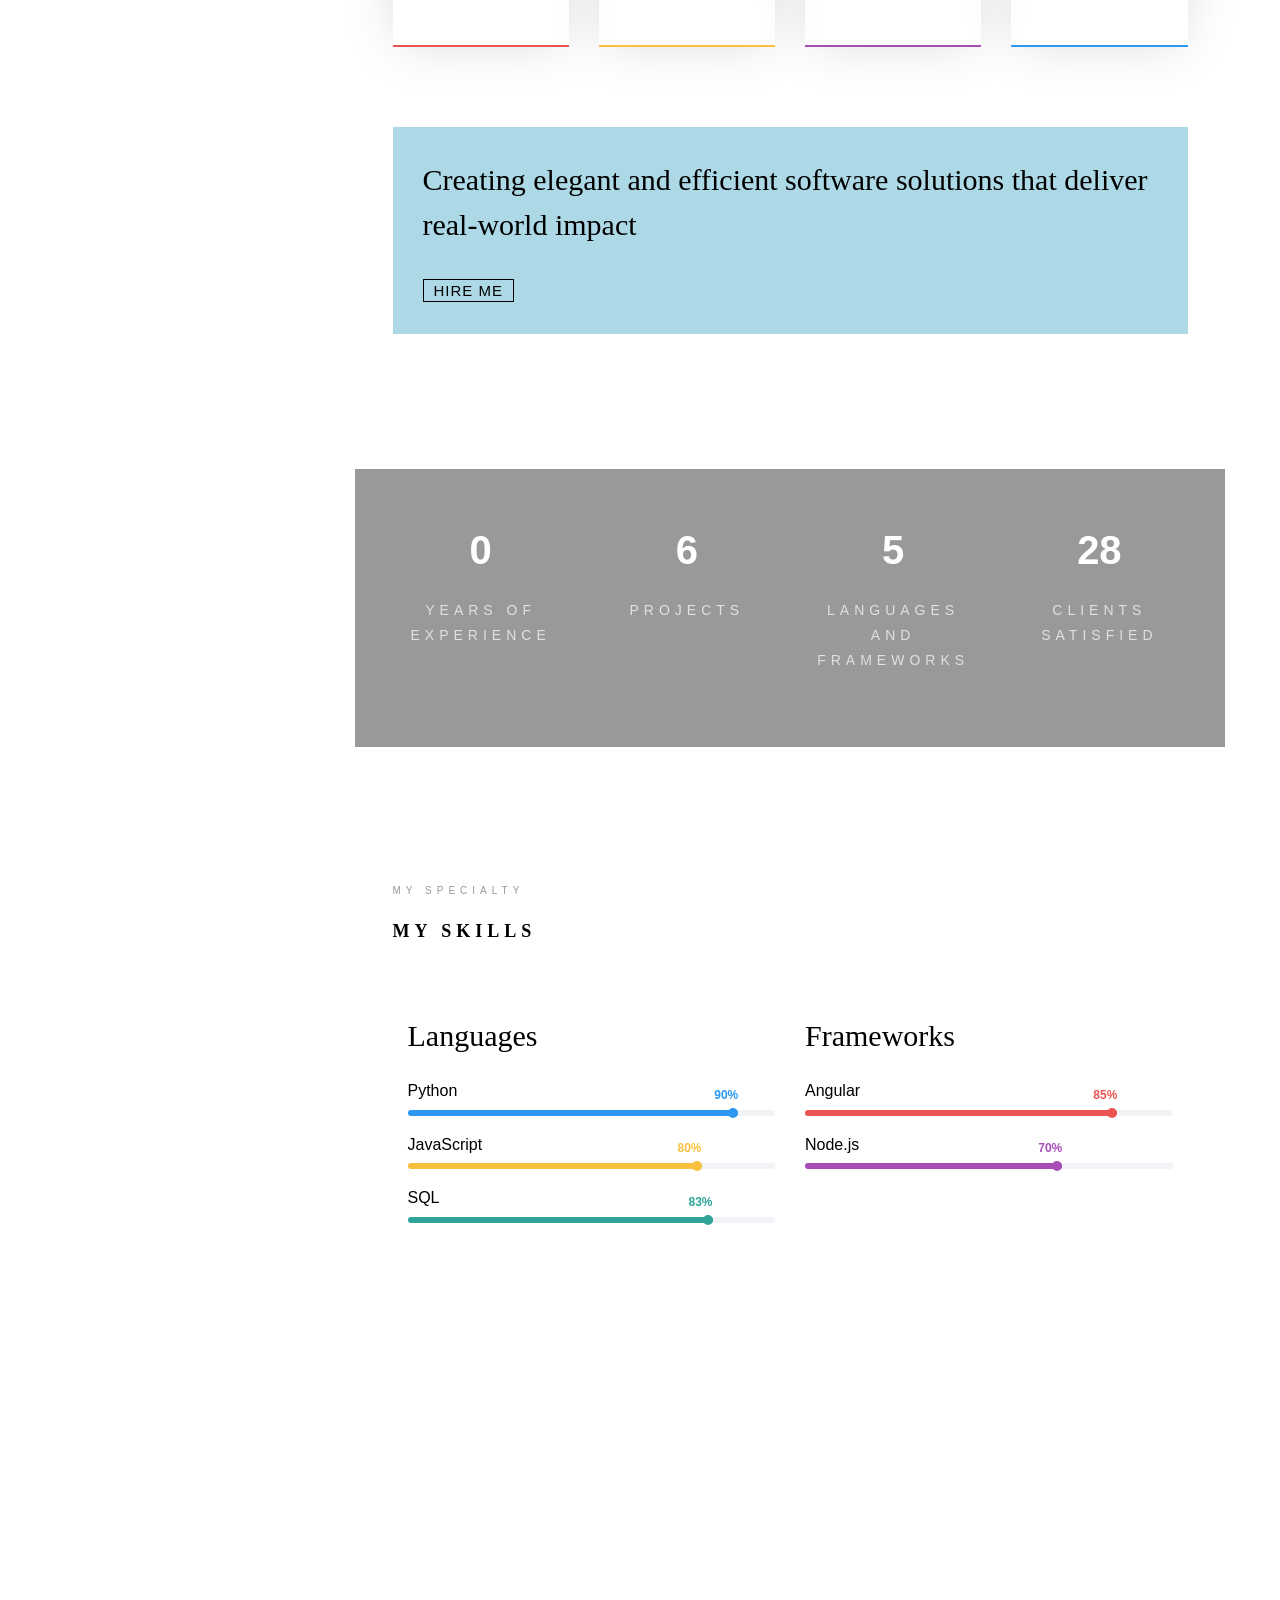
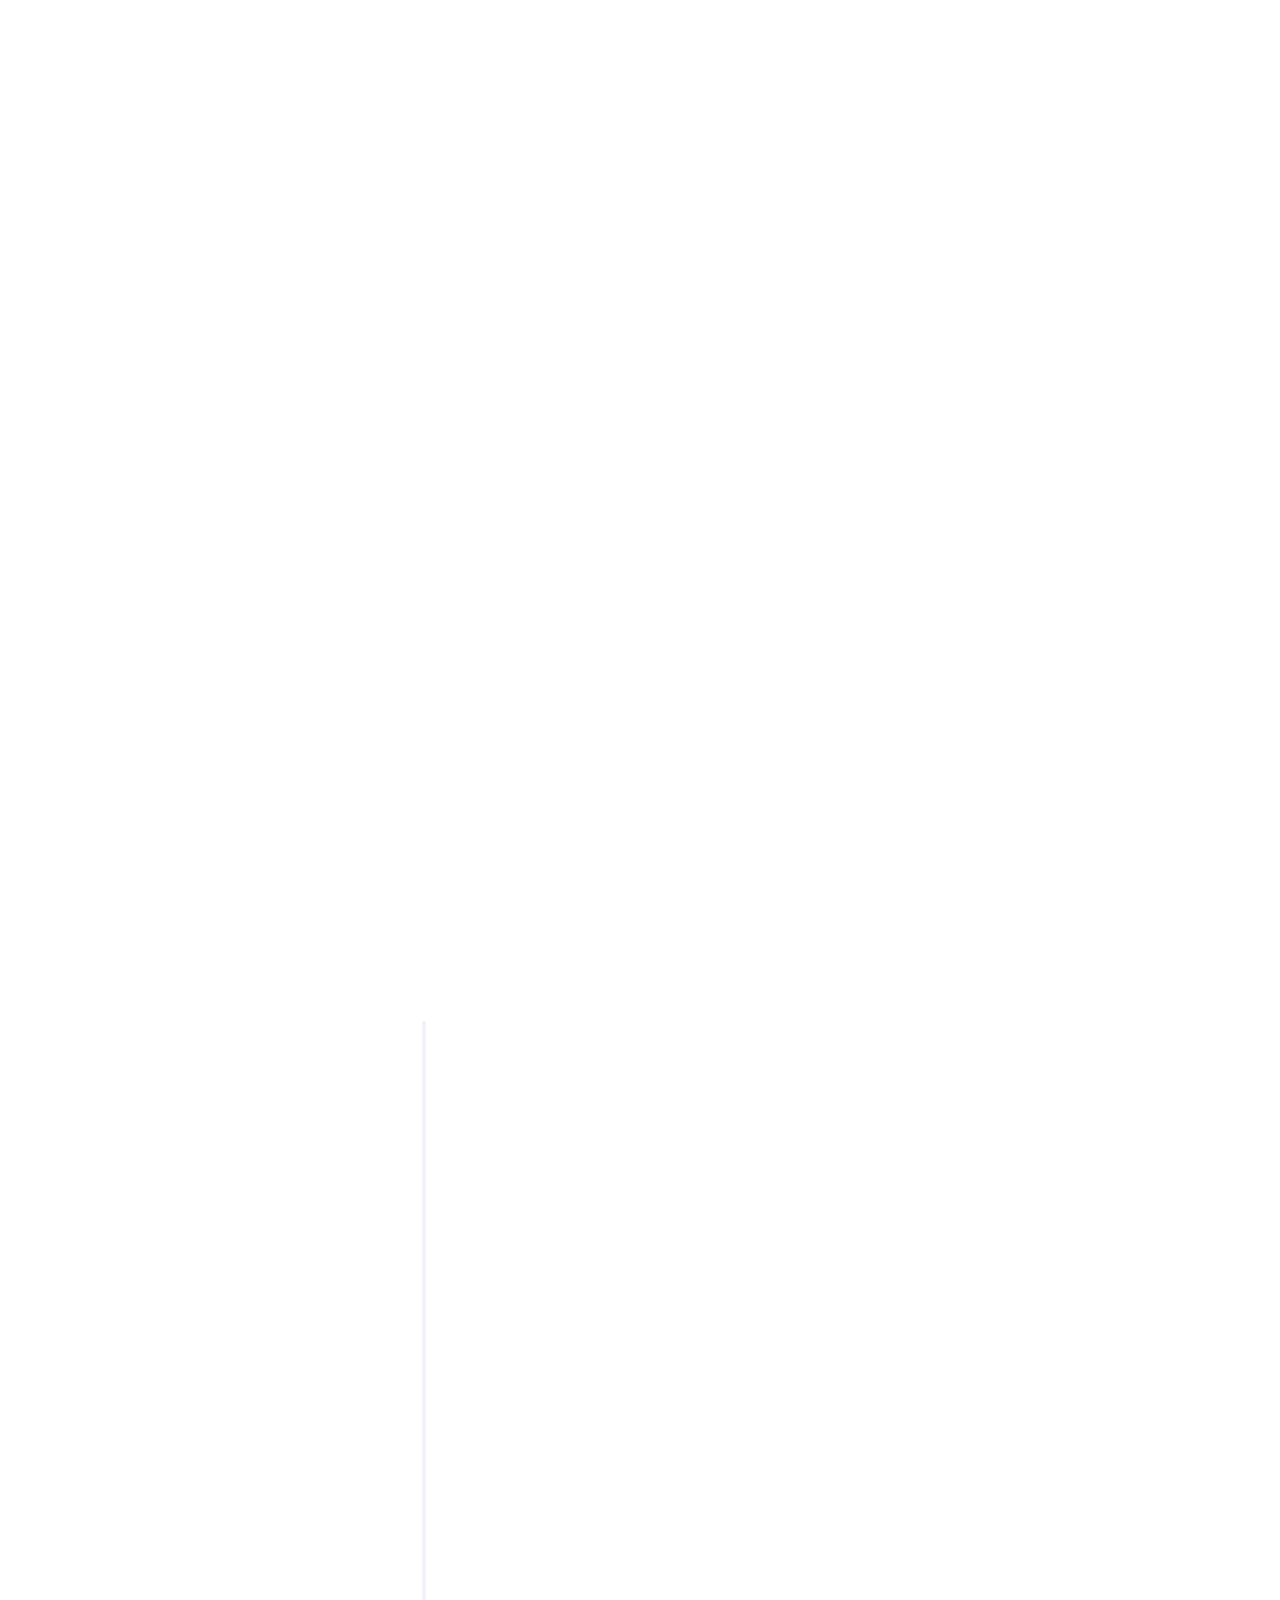
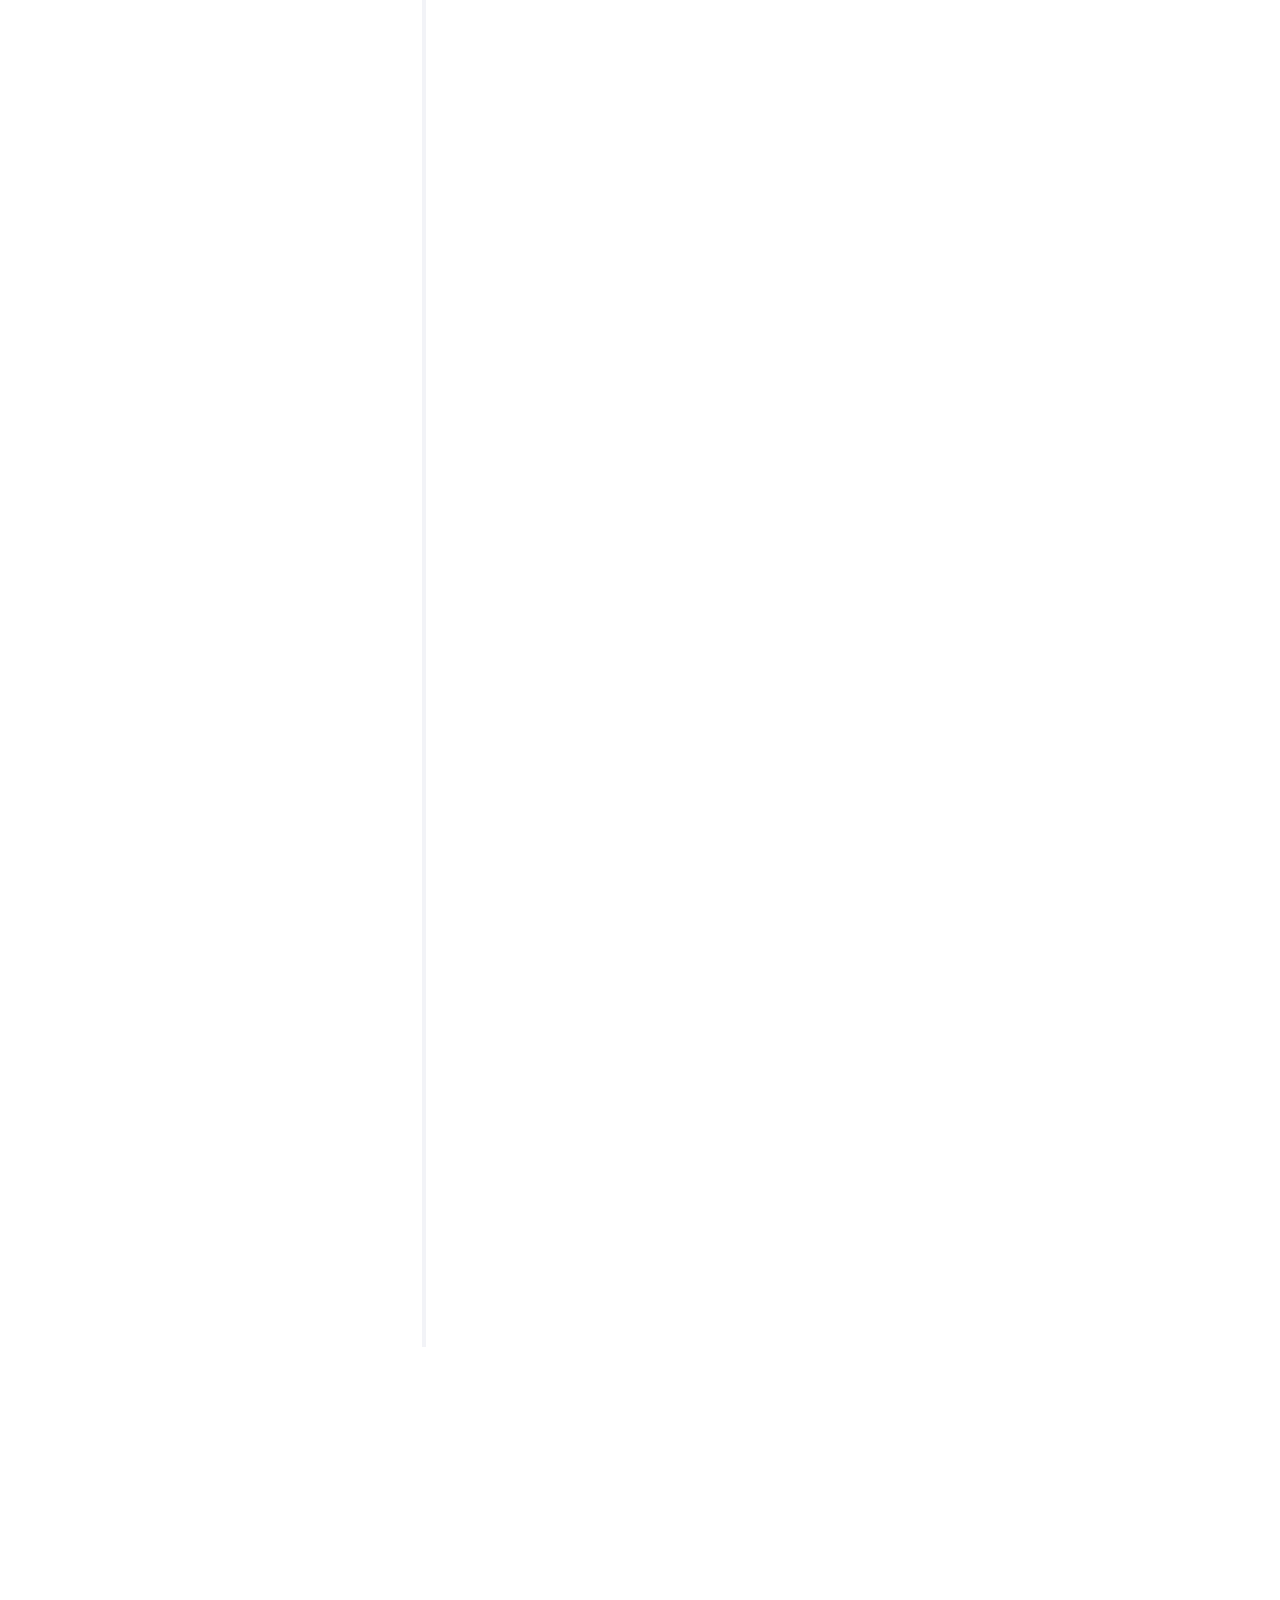
==== commit 9f99497d: "Update index.html" ====
--- a/index.html
+++ b/index.html
@@ -89,7 +89,7 @@
 					   					<div class="desc">
 						   					<h1>Hi! <br>I'm Dhruvit</h1>
 						   					<h2>Crafting clean code and intuitive designs to bring ideas to life.</h2>
-												<p><a href="https://drive.google.com/file/d/1RDtbfuBNsH_KWpbxWmPVbijKwdZs2FFY/view?usp=sharing" target="_blank">Download CV<i class="icon-download4"></i></a></p>
+												<p><a href="https://drive.google.com/file/d/1KJVmWftLpGg6wK7nlG4YQlQZTlJQHHiH/view?usp=sharing" target="_blank">Download CV<i class="icon-download4"></i></a></p>
 											</div>
 					   				</div>
 					   			</div>
